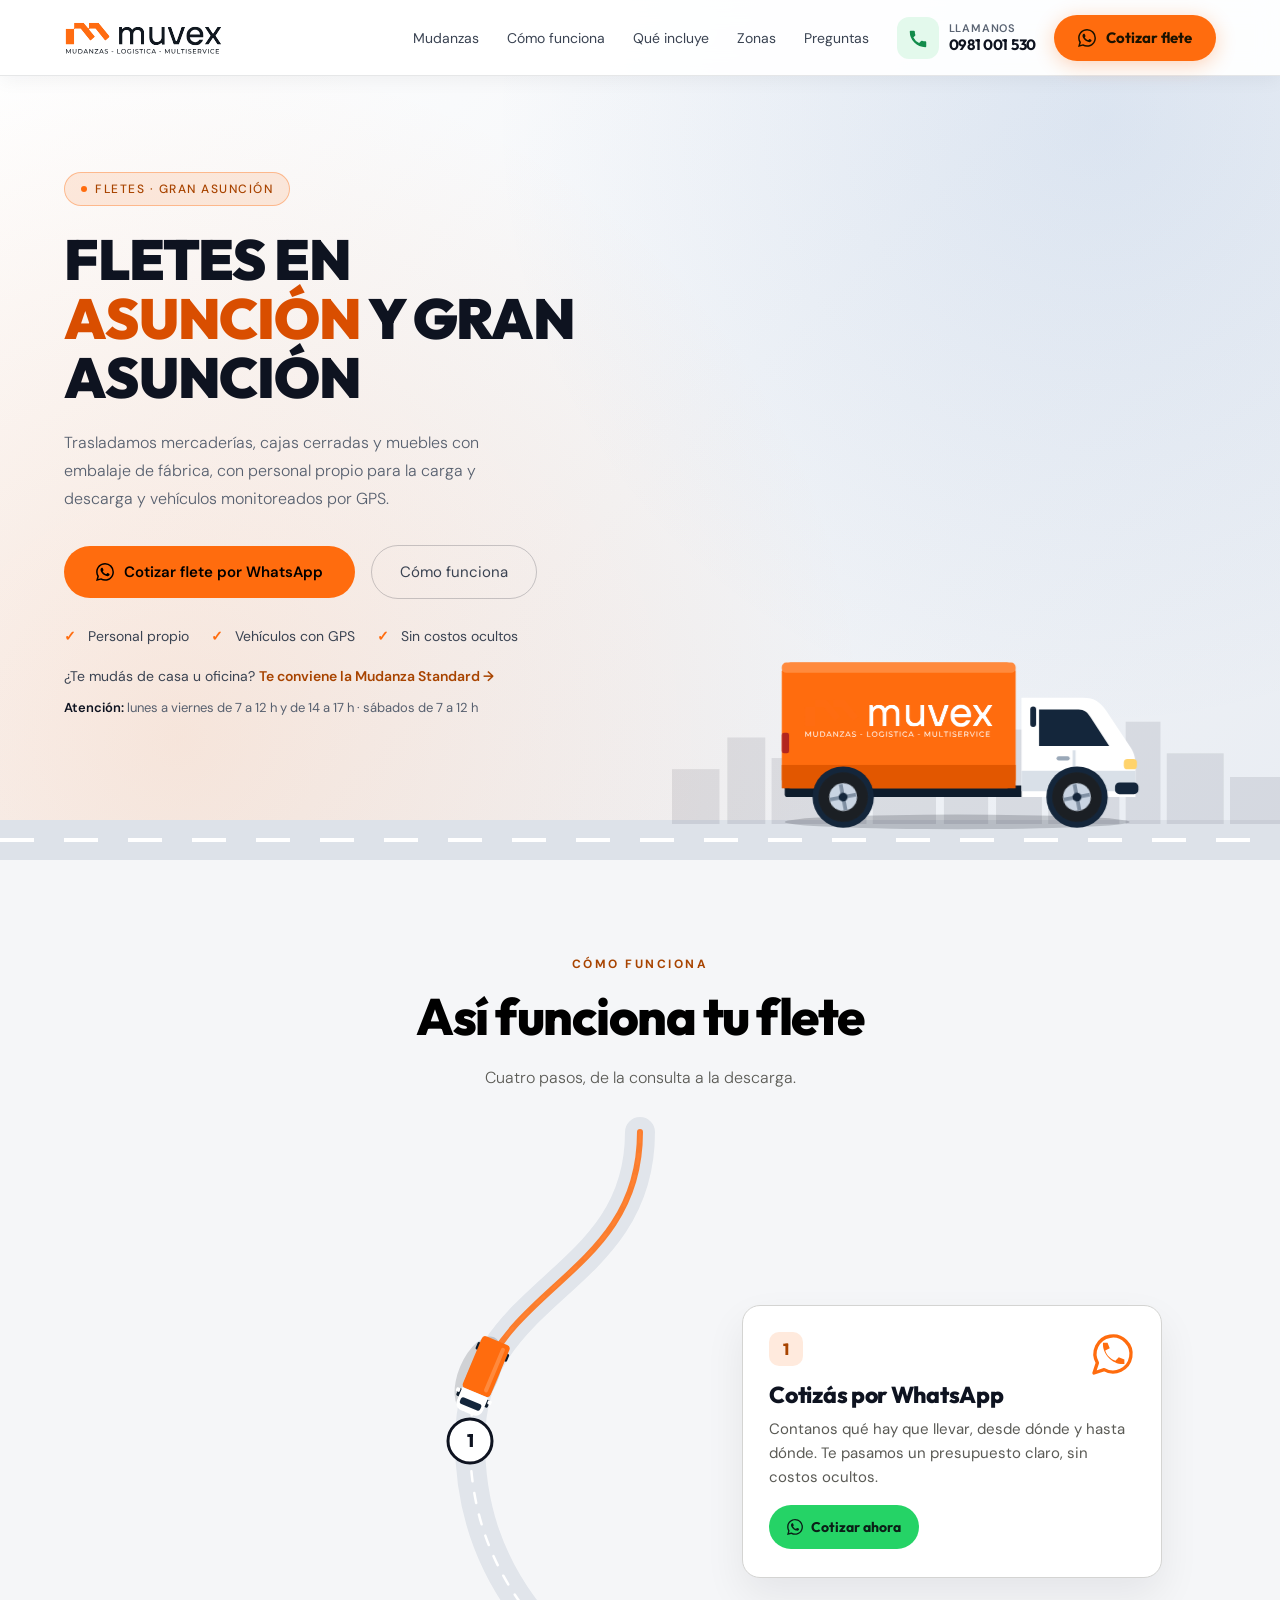
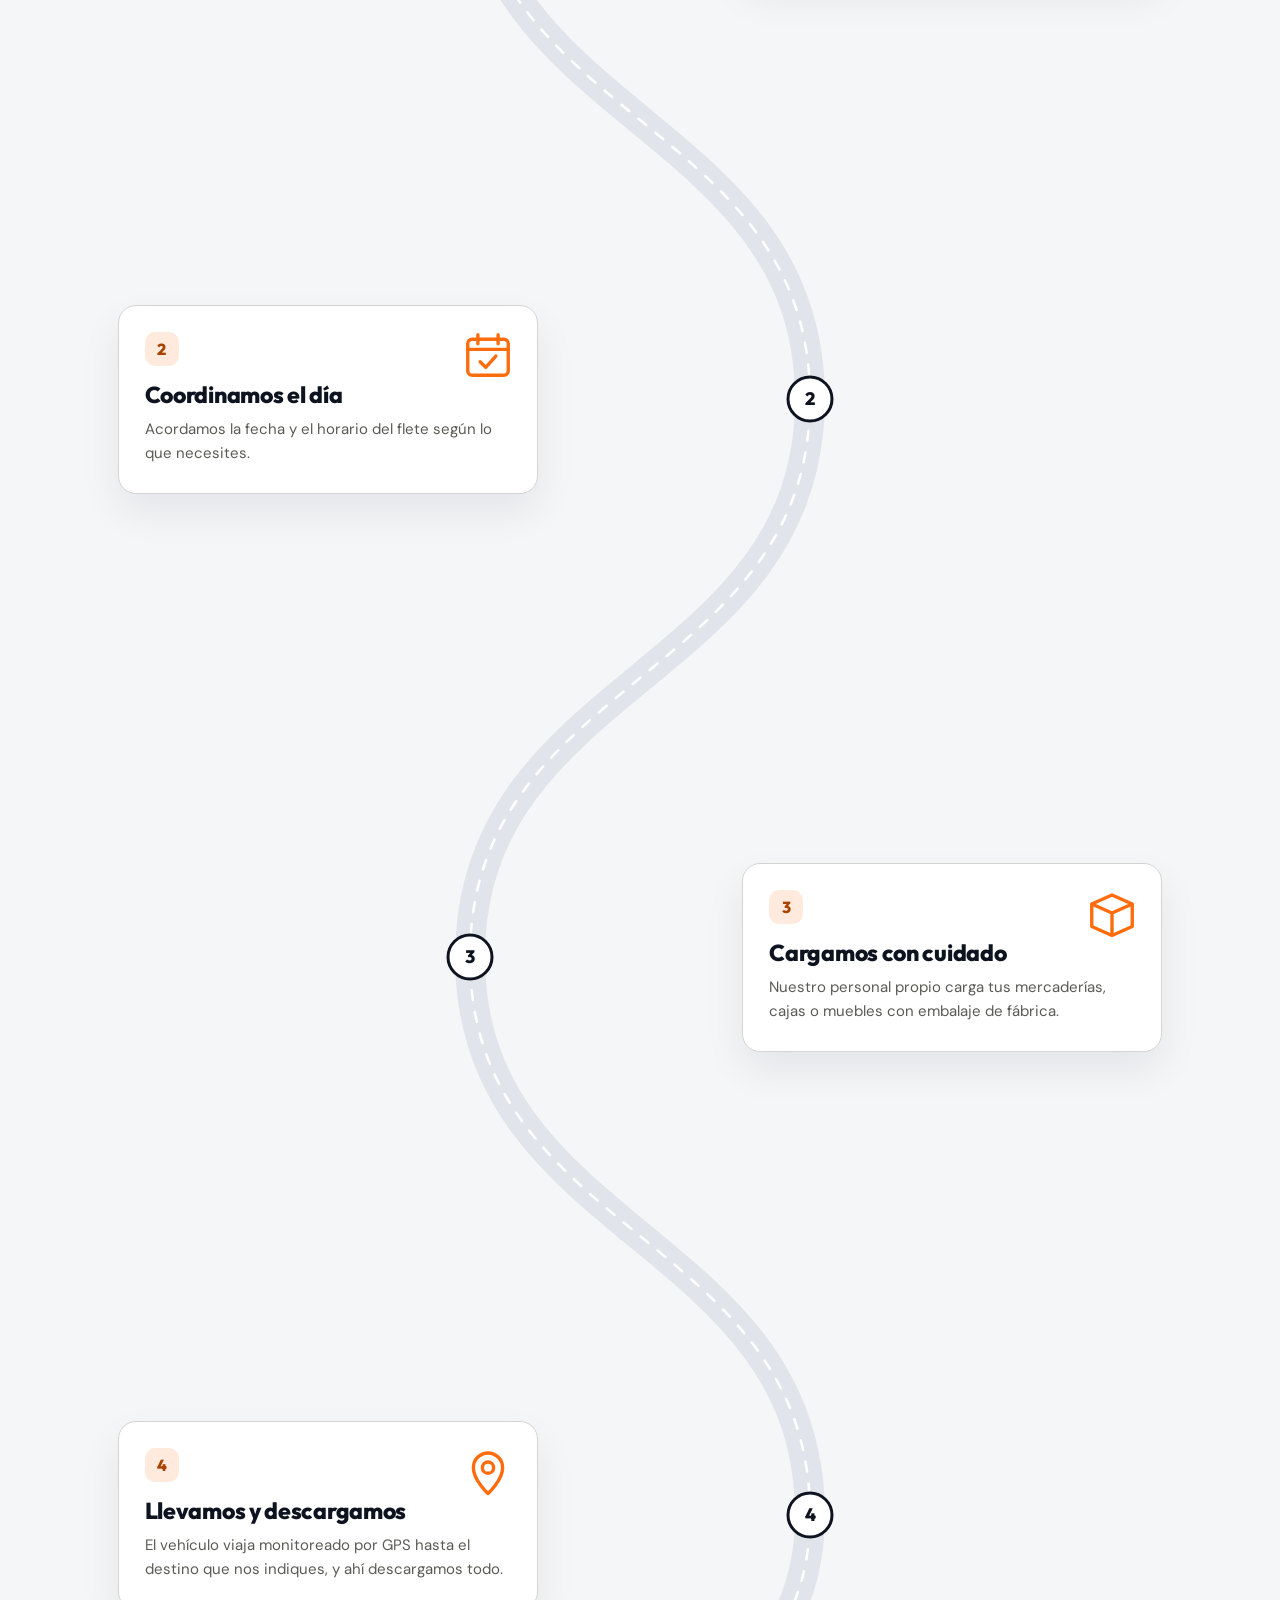
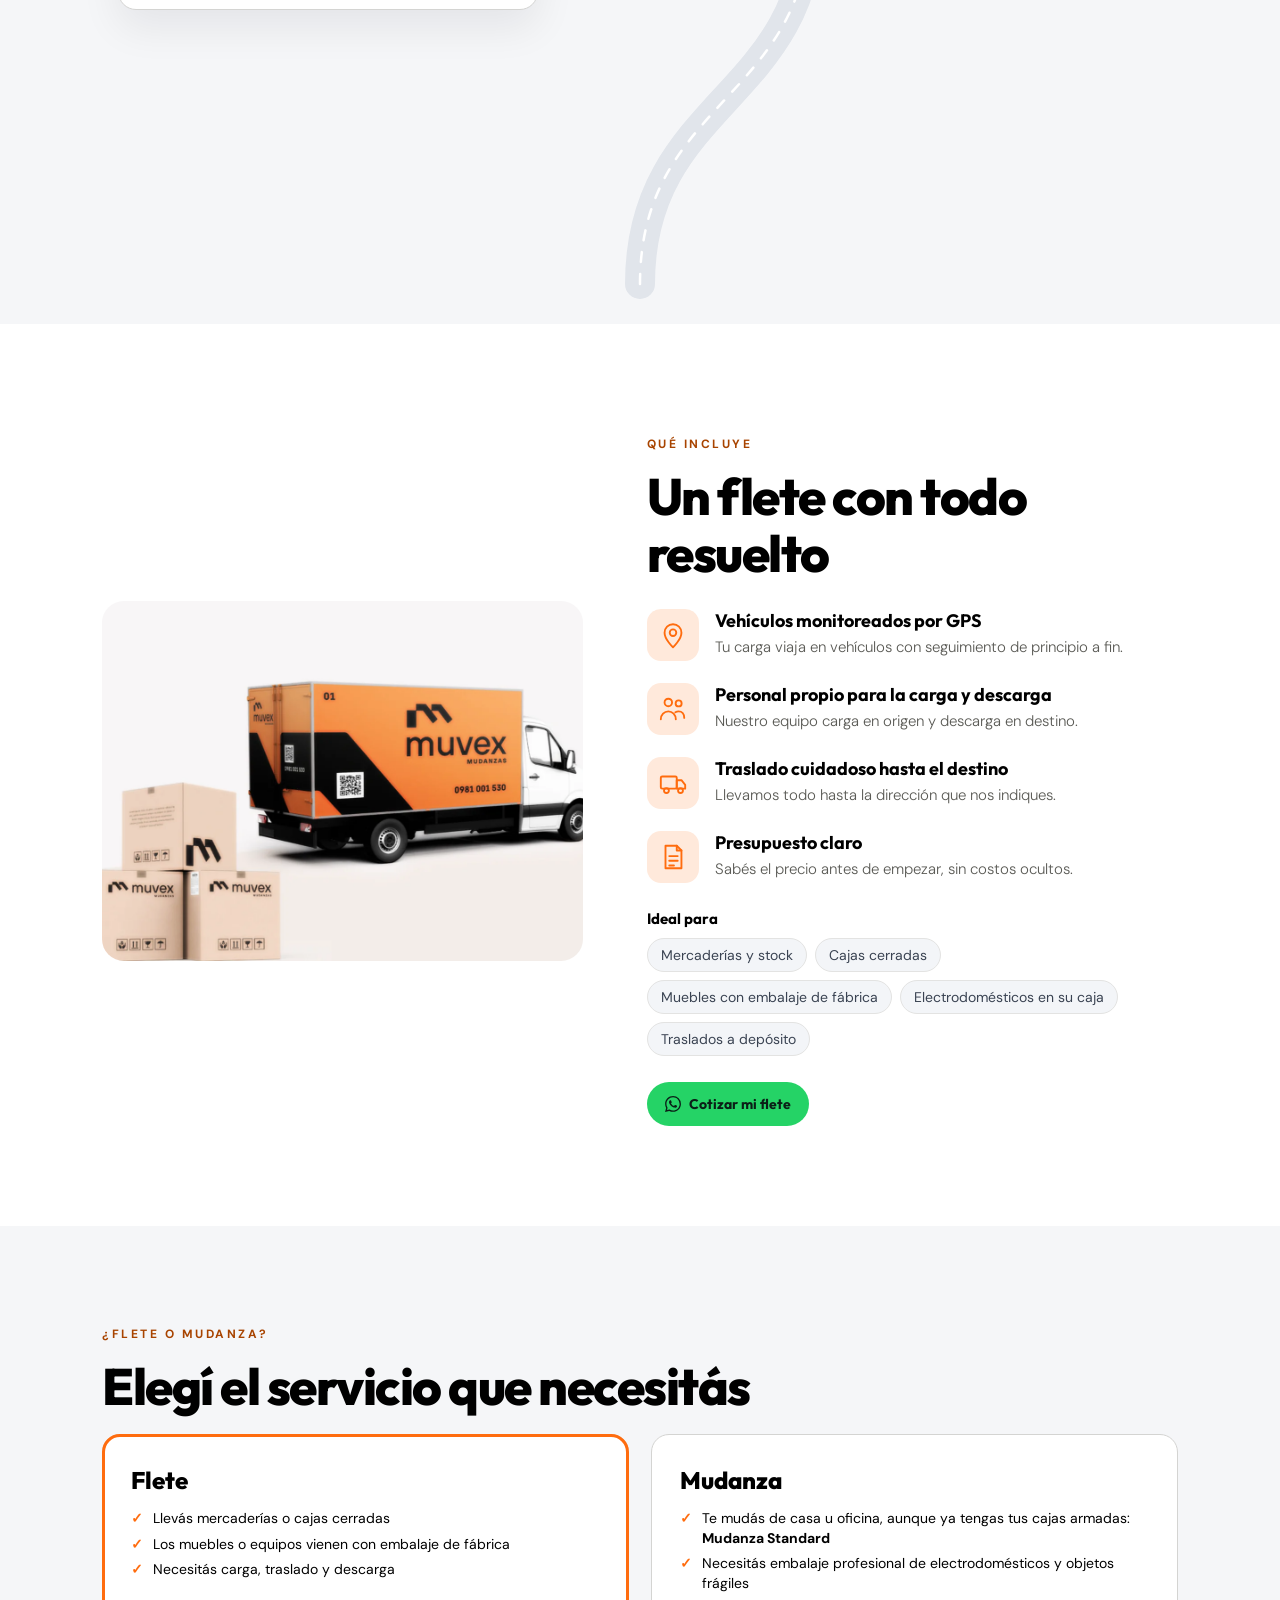
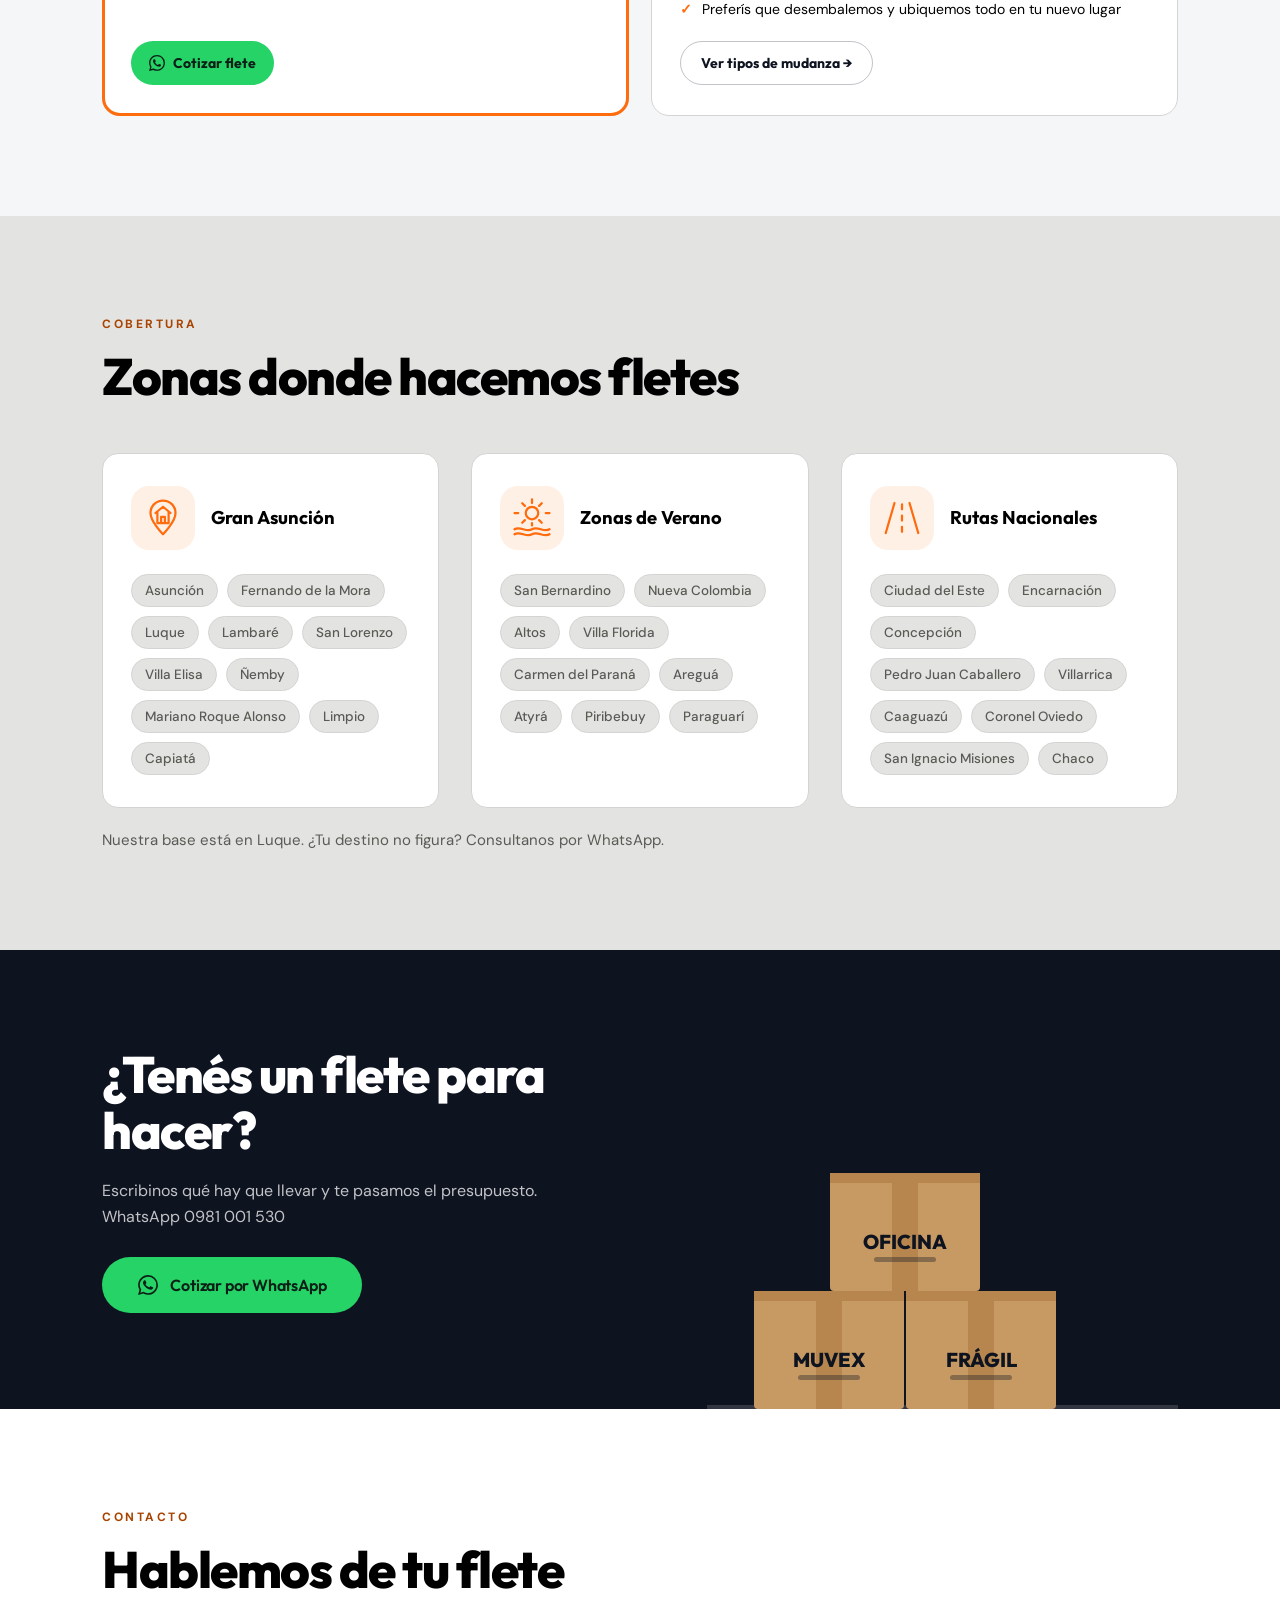
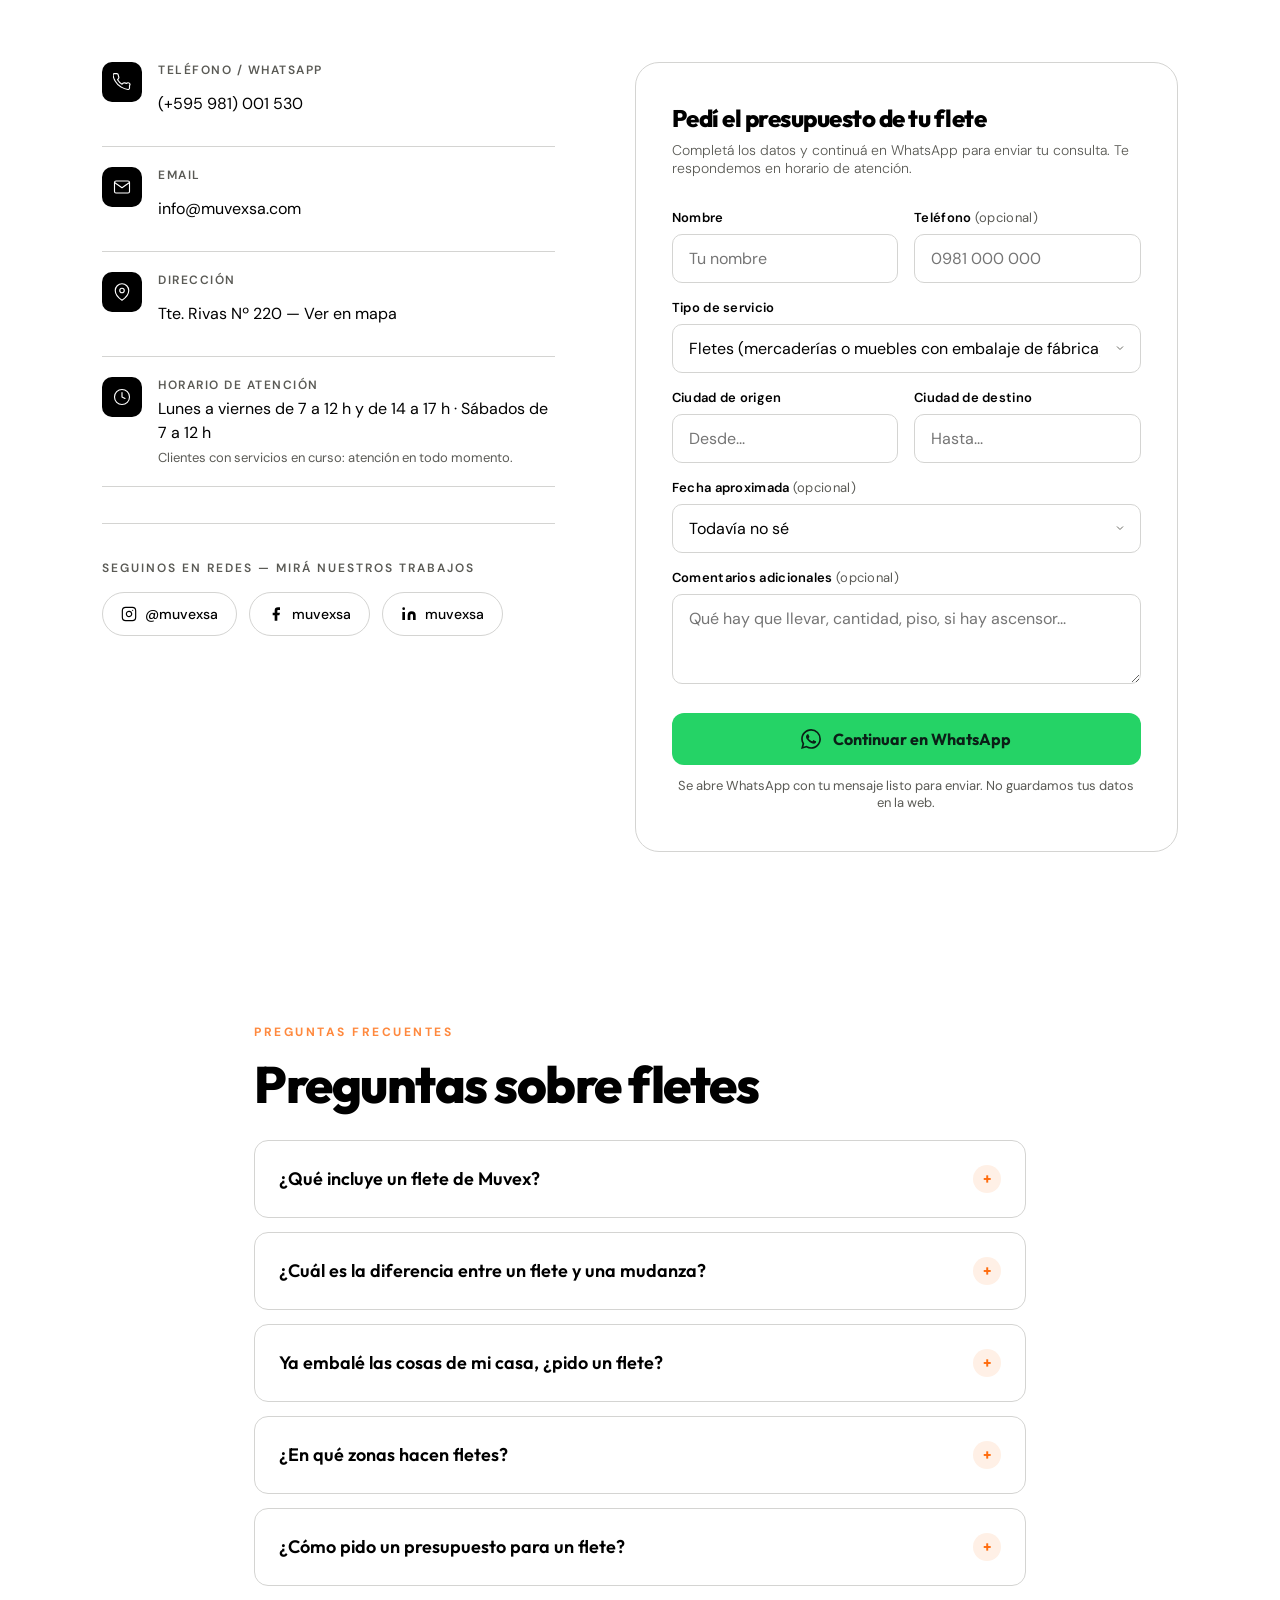
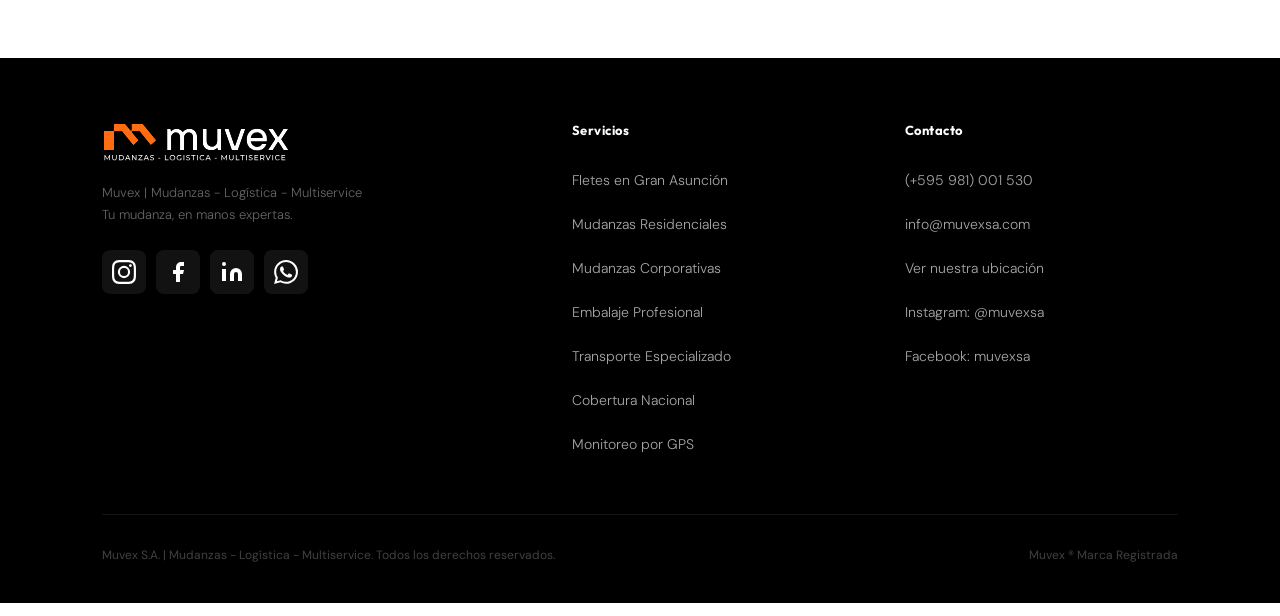
==== fletes/index.html @ d92fb5b8 "Páginas /fletes/ y /tipos-de-mudanza/, CSS compartido, horario nuevo y enlaces en la portada" ====
<!DOCTYPE html>
<html lang="es">
<head>
<meta charset="UTF-8">
<meta name="viewport" content="width=device-width, initial-scale=1.0">
<title>Fletes en Asunción y Gran Asunción | Muvex S.A.</title>
<meta name="description" content="Fletes en Asunción y Gran Asunción: traslado de mercaderías, cajas cerradas y muebles con embalaje de fábrica, con personal propio para carga y descarga y vehículos con GPS.">
<link rel="canonical" href="https://www.muvexsa.com/fletes/">
<meta name="theme-color" content="#FF6C0E">

<meta property="og:type" content="website">
<meta property="og:locale" content="es_PY">
<meta property="og:site_name" content="Muvex S.A.">
<meta property="og:url" content="https://www.muvexsa.com/fletes/">
<meta property="og:title" content="Fletes en Asunción y Gran Asunción | Muvex S.A.">
<meta property="og:description" content="Traslado de mercaderías, cajas cerradas y muebles con embalaje de fábrica, con personal propio y vehículos con GPS. Cotizá tu flete por WhatsApp.">
<meta property="og:image" content="https://www.muvexsa.com/images/og-muvex.jpg">
<meta property="og:image:width" content="1200">
<meta property="og:image:height" content="630">
<meta name="twitter:card" content="summary_large_image">

<link rel="icon" type="image/svg+xml" href="/images/logo-m.svg">
<link rel="icon" type="image/x-icon" href="/images/favicon.ico">
<link rel="icon" type="image/png" sizes="32x32" href="/images/favicon-32x32.png">
<link rel="icon" type="image/png" sizes="16x16" href="/images/favicon-16x16.png">
<link rel="apple-touch-icon" sizes="180x180" href="/images/favicon-180x180.png">

<script async src="https://www.googletagmanager.com/gtag/js?id=AW-17824651050"></script>
<script>
  window.dataLayer = window.dataLayer || [];
  function gtag(){dataLayer.push(arguments);}
  gtag('js', new Date());
  gtag('config', 'AW-17824651050');
  gtag('config', 'G-0B0B4570NR');
</script>
<link rel="preconnect" href="https://fonts.googleapis.com">
<link rel="preconnect" href="https://fonts.gstatic.com" crossorigin>
<link href="https://fonts.googleapis.com/css2?family=Outfit:wght@600;700;800;900&family=DM+Sans:ital,opsz,wght@0,9..40,300;0,9..40,400;0,9..40,500;1,9..40,300&display=swap" rel="stylesheet">
<link rel="stylesheet" href="/assets/muvex.css?v=20261126b">
<link rel="stylesheet" href="/assets/paginas.css?v=20261126b">
<script>if(!(window.matchMedia&&matchMedia('(prefers-reduced-motion: reduce)').matches)&&'IntersectionObserver' in window)document.documentElement.classList.add('fl-anim');</script>
<script type="application/ld+json">
{
  "@context": "https://schema.org",
  "@graph": [
    {
      "@type": "Service",
      "@id": "https://www.muvexsa.com/fletes/#servicio",
      "name": "Fletes en Asunción y Gran Asunción",
      "serviceType": "Flete",
      "url": "https://www.muvexsa.com/fletes/",
      "description": "Traslado de mercaderías, cajas cerradas o muebles con embalaje de fábrica, con personal propio para la carga y descarga y vehículos monitoreados por GPS.",
      "provider": {
        "@type": "MovingCompany",
        "@id": "https://www.muvexsa.com/#organization",
        "name": "Muvex S.A.",
        "url": "https://www.muvexsa.com",
        "telephone": "+595981001530",
        "address": {
          "@type": "PostalAddress",
          "streetAddress": "Tte. Rivas Nº 220",
          "addressLocality": "Luque",
          "addressRegion": "Central",
          "addressCountry": "PY"
        }
      },
      "areaServed": [
        {
          "@type": "City",
          "name": "Asunción"
        },
        {
          "@type": "City",
          "name": "Fernando de la Mora"
        },
        {
          "@type": "City",
          "name": "Luque"
        },
        {
          "@type": "City",
          "name": "Lambaré"
        },
        {
          "@type": "City",
          "name": "San Lorenzo"
        },
        {
          "@type": "City",
          "name": "Villa Elisa"
        },
        {
          "@type": "City",
          "name": "Ñemby"
        },
        {
          "@type": "City",
          "name": "Mariano Roque Alonso"
        },
        {
          "@type": "City",
          "name": "Limpio"
        },
        {
          "@type": "City",
          "name": "Capiatá"
        }
      ]
    },
    {
      "@type": "BreadcrumbList",
      "itemListElement": [
        {
          "@type": "ListItem",
          "position": 1,
          "name": "Inicio",
          "item": "https://www.muvexsa.com/"
        },
        {
          "@type": "ListItem",
          "position": 2,
          "name": "Fletes",
          "item": "https://www.muvexsa.com/fletes/"
        }
      ]
    },
    {
      "@type": "FAQPage",
      "mainEntity": [
        {
          "@type": "Question",
          "name": "¿Qué incluye un flete de Muvex?",
          "acceptedAnswer": {
            "@type": "Answer",
            "text": "Incluye el traslado de mercaderías, cajas cerradas o muebles con embalaje de fábrica, con personal propio para la carga y la descarga y vehículos monitoreados por GPS, hasta el destino que nos indiques."
          }
        },
        {
          "@type": "Question",
          "name": "¿Cuál es la diferencia entre un flete y una mudanza?",
          "acceptedAnswer": {
            "@type": "Answer",
            "text": "El flete es para mercaderías, cajas cerradas o muebles que vienen con embalaje de fábrica: nos encargamos de la carga, el traslado y la descarga. Si te mudás de casa u oficina, lo que necesitás es una mudanza (Standard, Integral o Llave en Mano), que suma embalaje de muebles y objetos y, según el paquete, desembalaje y organización en tu nuevo lugar."
          }
        },
        {
          "@type": "Question",
          "name": "Ya embalé las cosas de mi casa, ¿pido un flete?",
          "acceptedAnswer": {
            "@type": "Answer",
            "text": "Te conviene la Mudanza Standard: incluye la carga, el traslado y la descarga de tus cajas y el embalaje de los muebles grandes."
          }
        },
        {
          "@type": "Question",
          "name": "¿En qué zonas hacen fletes?",
          "acceptedAnswer": {
            "@type": "Answer",
            "text": "Hacemos fletes en Asunción y todo Gran Asunción: Fernando de la Mora, Luque, Lambaré, San Lorenzo, Villa Elisa, Ñemby, Mariano Roque Alonso, Limpio, Capiatá. Nuestra base está en Luque. También hacemos traslados al interior del país; consultanos por tu destino."
          }
        },
        {
          "@type": "Question",
          "name": "¿Cómo pido un presupuesto para un flete?",
          "acceptedAnswer": {
            "@type": "Answer",
            "text": "Escribinos por WhatsApp al 0981 001 530 o completá el formulario de esta página con qué hay que llevar, desde dónde y hasta dónde. Te pasamos un presupuesto claro, sin costos ocultos."
          }
        }
      ]
    }
  ]
}
</script>
</head>
<body>

<!-- NAV -->
<nav aria-label="Principal">
  <a href="/" class="nav-logo" aria-label="Muvex - inicio">
    <img src="/images/logo-muvex-dark.svg" alt="Muvex - Mudanzas, Logística y Multiservice" width="159" height="34">
  </a>
  <ul class="nav-links">
    <li><a href="/tipos-de-mudanza/">Mudanzas</a></li>
    <li><a href="#como-funciona">Cómo funciona</a></li>
    <li><a href="#incluye">Qué incluye</a></li>
    <li><a href="#cobertura">Zonas</a></li>
    <li><a href="#faq">Preguntas</a></li>
    <li>
      <div style="display:flex;align-items:center;gap:18px;flex-shrink:0;">
        <a href="tel:+595981001530" class="nav-phone" data-origen="nav-llamar" style="display:flex;align-items:center;gap:10px;text-decoration:none;color:#0E1320;">
          <div style="width:42px;height:42px;background:rgba(37,211,102,0.12);border-radius:12px;display:flex;align-items:center;justify-content:center;flex-shrink:0;">
            <svg style="width:22px;height:22px;" viewBox="0 0 24 24" fill="#128C4B"><path d="M6.62 10.79a15.05 15.05 0 006.59 6.59l2.2-2.2a1 1 0 011.01-.24 11.47 11.47 0 003.58.57 1 1 0 011 1V21a1 1 0 01-1 1A17 17 0 013 5a1 1 0 011-1h3.5a1 1 0 011 1 11.47 11.47 0 00.57 3.58 1 1 0 01-.25 1.01l-2.2 2.2z"/></svg>
          </div>
          <div>
            <div style="font-size:11px;font-weight:600;color:#5A6473;letter-spacing:0.8px;line-height:1;margin-bottom:3px;">LLAMANOS</div>
            <div style="font-family:var(--font-display);font-size:15px;font-weight:700;color:#0E1320;letter-spacing:-0.3px;line-height:1;">0981 001 530</div>
          </div>
        </a>
        <a href="https://wa.me/595981001530" class="nav-cta" target="_blank" rel="noopener" data-origen="nav-cotizar">
          <svg class="whatsapp-icon" viewBox="0 0 24 24"><path d="M17.472 14.382c-.297-.149-1.758-.867-2.03-.967-.273-.099-.471-.148-.67.15-.197.297-.767.966-.94 1.164-.173.199-.347.223-.644.075-.297-.15-1.255-.463-2.39-1.475-.883-.788-1.48-1.761-1.653-2.059-.173-.297-.018-.458.13-.606.134-.133.298-.347.446-.52.149-.174.198-.298.298-.497.099-.198.05-.371-.025-.52-.075-.149-.669-1.612-.916-2.207-.242-.579-.487-.5-.669-.51-.173-.008-.371-.01-.57-.01-.198 0-.52.074-.792.372-.272.297-1.04 1.016-1.04 2.479 0 1.462 1.065 2.875 1.213 3.074.149.198 2.096 3.2 5.077 4.487.709.306 1.262.489 1.694.625.712.227 1.36.195 1.871.118.571-.085 1.758-.719 2.006-1.413.248-.694.248-1.289.173-1.413-.074-.124-.272-.198-.57-.347m-5.421 7.403h-.004a9.87 9.87 0 01-5.031-1.378l-.361-.214-3.741.982.998-3.648-.235-.374a9.86 9.86 0 01-1.51-5.26c.001-5.45 4.436-9.884 9.888-9.884 2.64 0 5.122 1.03 6.988 2.898a9.825 9.825 0 012.893 6.994c-.003 5.45-4.437 9.884-9.885 9.884m8.413-18.297A11.815 11.815 0 0012.05 0C5.495 0 .16 5.335.157 11.892c0 2.096.547 4.142 1.588 5.945L.057 24l6.305-1.654a11.882 11.882 0 005.683 1.448h.005c6.554 0 11.89-5.335 11.893-11.893a11.821 11.821 0 00-3.48-8.413z"/></svg>
          Cotizar flete
        </a>
      </div>
    </li>
  </ul>

  <div class="nav-mobile-actions">
    <a href="tel:+595981001530" class="nav-mobile-call" data-origen="nav-movil-llamar" aria-label="Llamar al 0981 001 530">
      <svg viewBox="0 0 24 24"><path d="M6.62 10.79a15.05 15.05 0 006.59 6.59l2.2-2.2a1 1 0 011.01-.24 11.47 11.47 0 003.58.57 1 1 0 011 1V21a1 1 0 01-1 1A17 17 0 013 5a1 1 0 011-1h3.5a1 1 0 011 1 11.47 11.47 0 00.57 3.58 1 1 0 01-.25 1.01l-2.2 2.2z"/></svg>
    </a>
    <a href="https://wa.me/595981001530" class="nav-mobile-cta" target="_blank" rel="noopener" data-origen="nav-movil-cotizar" aria-label="Cotizar flete por WhatsApp">
      <svg viewBox="0 0 24 24"><path d="M17.472 14.382c-.297-.149-1.758-.867-2.03-.967-.273-.099-.471-.148-.67.15-.197.297-.767.966-.94 1.164-.173.199-.347.223-.644.075-.297-.15-1.255-.463-2.39-1.475-.883-.788-1.48-1.761-1.653-2.059-.173-.297-.018-.458.13-.606.134-.133.298-.347.446-.52.149-.174.198-.298.298-.497.099-.198.05-.371-.025-.52-.075-.149-.669-1.612-.916-2.207-.242-.579-.487-.5-.669-.51-.173-.008-.371-.01-.57-.01-.198 0-.52.074-.792.372-.272.297-1.04 1.016-1.04 2.479 0 1.462 1.065 2.875 1.213 3.074.149.198 2.096 3.2 5.077 4.487.709.306 1.262.489 1.694.625.712.227 1.36.195 1.871.118.571-.085 1.758-.719 2.006-1.413.248-.694.248-1.289.173-1.413-.074-.124-.272-.198-.57-.347m-5.421 7.403h-.004a9.87 9.87 0 01-5.031-1.378l-.361-.214-3.741.982.998-3.648-.235-.374a9.86 9.86 0 01-1.51-5.26c.001-5.45 4.436-9.884 9.888-9.884 2.64 0 5.122 1.03 6.988 2.898a9.825 9.825 0 012.893 6.994c-.003 5.45-4.437 9.884-9.885 9.884m8.413-18.297A11.815 11.815 0 0012.05 0C5.495 0 .16 5.335.157 11.892c0 2.096.547 4.142 1.588 5.945L.057 24l6.305-1.654a11.882 11.882 0 005.683 1.448h.005c6.554 0 11.89-5.335 11.893-11.893a11.821 11.821 0 00-3.48-8.413z"/></svg>
      <span>Cotizar</span>
    </a>
    <button class="nav-toggle" id="nav-toggle" aria-label="Abrir menú" aria-expanded="false" aria-controls="nav-menu"><span></span></button>
  </div>
  <ul class="nav-menu" id="nav-menu">
    <li><a href="/tipos-de-mudanza/">Mudanzas</a></li>
    <li><a href="#como-funciona">Cómo funciona</a></li>
    <li><a href="#incluye">Qué incluye</a></li>
    <li><a href="#cobertura">Zonas</a></li>
    <li><a href="#faq">Preguntas frecuentes</a></li>
    <li><a href="#contacto">Contacto y presupuesto</a></li>
    <li class="nav-menu-socials">
      <a href="https://www.instagram.com/muvexsa/" target="_blank" rel="noopener" aria-label="Instagram"><svg viewBox="0 0 24 24"><path d="M12 2.163c3.204 0 3.584.012 4.85.07 3.252.148 4.771 1.691 4.919 4.919.058 1.265.069 1.645.069 4.849 0 3.205-.012 3.584-.069 4.849-.149 3.225-1.664 4.771-4.919 4.919-1.266.058-1.644.07-4.85.07-3.204 0-3.584-.012-4.849-.07-3.26-.149-4.771-1.699-4.919-4.92-.058-1.265-.07-1.644-.07-4.849 0-3.204.013-3.583.07-4.849.149-3.227 1.664-4.771 4.919-4.919 1.266-.057 1.645-.069 4.849-.069zm0-2.163c-3.259 0-3.667.014-4.947.072-4.358.2-6.78 2.618-6.98 6.98-.059 1.281-.073 1.689-.073 4.948 0 3.259.014 3.668.072 4.948.2 4.358 2.618 6.78 6.98 6.98 1.281.058 1.689.072 4.948.072 3.259 0 3.668-.014 4.948-.072 4.354-.2 6.782-2.618 6.979-6.98.059-1.28.073-1.689.073-4.948 0-3.259-.014-3.667-.072-4.947-.196-4.354-2.617-6.78-6.979-6.98-1.281-.059-1.69-.073-4.949-.073zm0 5.838c-3.403 0-6.162 2.759-6.162 6.162s2.759 6.163 6.162 6.163 6.162-2.759 6.162-6.163c0-3.403-2.759-6.162-6.162-6.162zm0 10.162c-2.209 0-4-1.79-4-4 0-2.209 1.791-4 4-4s4 1.791 4 4c0 2.21-1.791 4-4 4zm6.406-11.845c-.796 0-1.441.645-1.441 1.44s.645 1.44 1.441 1.44c.795 0 1.439-.645 1.439-1.44s-.644-1.44-1.439-1.44z"/></svg></a>
      <a href="https://www.facebook.com/muvexsa/" target="_blank" rel="noopener" aria-label="Facebook"><svg viewBox="0 0 24 24"><path d="M24 12.073c0-6.627-5.373-12-12-12s-12 5.373-12 12c0 5.99 4.388 10.954 10.125 11.854v-8.385H7.078v-3.47h3.047V9.43c0-3.007 1.792-4.669 4.533-4.669 1.312 0 2.686.235 2.686.235v2.953H15.83c-1.491 0-1.956.925-1.956 1.874v2.25h3.328l-.532 3.47h-2.796v8.385C19.612 23.027 24 18.062 24 12.073z"/></svg></a>
      <a href="https://www.linkedin.com/company/muvexsa/" target="_blank" rel="noopener" aria-label="LinkedIn"><svg viewBox="0 0 24 24"><path d="M20.447 20.452h-3.554v-5.569c0-1.328-.027-3.037-1.852-3.037-1.853 0-2.136 1.445-2.136 2.939v5.667H9.351V9h3.414v1.561h.046c.477-.9 1.637-1.85 3.37-1.85 3.601 0 4.267 2.37 4.267 5.455v6.286zM5.337 7.433c-1.144 0-2.063-.926-2.063-2.065 0-1.138.92-2.063 2.063-2.063 1.14 0 2.064.925 2.064 2.063 0 1.139-.925 2.065-2.064 2.065zm1.782 13.019H3.555V9h3.564v11.452zM22.225 0H1.771C.792 0 0 .774 0 1.729v20.542C0 23.227.792 24 1.771 24h20.451C23.2 24 24 23.227 24 22.271V1.729C24 .774 23.2 0 22.222 0h.003z"/></svg></a>
    </li>
  </ul>
</nav>

<!-- HERO -->
<section class="fl-hero" id="inicio">
  <div class="hero-texture"></div>
  <div class="hero-left">
    <div class="hero-badge">Fletes · Gran Asunción</div>
    <h1 class="hero-title">Fletes en <span>Asunción</span> y Gran Asunción</h1>
    <p class="hero-subtitle">Trasladamos mercaderías, cajas cerradas y muebles con embalaje de fábrica, con personal propio para la carga y descarga y vehículos monitoreados por GPS.</p>
    <div class="hero-actions">
      <a href="https://wa.me/595981001530" class="btn-primary" target="_blank" rel="noopener" data-origen="fletes-hero">
        <svg viewBox="0 0 24 24"><path d="M17.472 14.382c-.297-.149-1.758-.867-2.03-.967-.273-.099-.471-.148-.67.15-.197.297-.767.966-.94 1.164-.173.199-.347.223-.644.075-.297-.15-1.255-.463-2.39-1.475-.883-.788-1.48-1.761-1.653-2.059-.173-.297-.018-.458.13-.606.134-.133.298-.347.446-.52.149-.174.198-.298.298-.497.099-.198.05-.371-.025-.52-.075-.149-.669-1.612-.916-2.207-.242-.579-.487-.5-.669-.51-.173-.008-.371-.01-.57-.01-.198 0-.52.074-.792.372-.272.297-1.04 1.016-1.04 2.479 0 1.462 1.065 2.875 1.213 3.074.149.198 2.096 3.2 5.077 4.487.709.306 1.262.489 1.694.625.712.227 1.36.195 1.871.118.571-.085 1.758-.719 2.006-1.413.248-.694.248-1.289.173-1.413-.074-.124-.272-.198-.57-.347m-5.421 7.403h-.004a9.87 9.87 0 01-5.031-1.378l-.361-.214-3.741.982.998-3.648-.235-.374a9.86 9.86 0 01-1.51-5.26c.001-5.45 4.436-9.884 9.888-9.884 2.64 0 5.122 1.03 6.988 2.898a9.825 9.825 0 012.893 6.994c-.003 5.45-4.437 9.884-9.885 9.884m8.413-18.297A11.815 11.815 0 0012.05 0C5.495 0 .16 5.335.157 11.892c0 2.096.547 4.142 1.588 5.945L.057 24l6.305-1.654a11.882 11.882 0 005.683 1.448h.005c6.554 0 11.89-5.335 11.893-11.893a11.821 11.821 0 00-3.48-8.413z"/></svg>
        Cotizar flete por WhatsApp
      </a>
      <a href="#como-funciona" class="btn-secondary">Cómo funciona</a>
    </div>
    <ul class="fl-points">
      <li>Personal propio</li>
      <li>Vehículos con GPS</li>
      <li>Sin costos ocultos</li>
    </ul>
    <p class="fl-moving">¿Te mudás de casa u oficina? <a href="/tipos-de-mudanza/#standard">Te conviene la Mudanza Standard →</a></p>
    <p class="fl-hours"><strong>Atención:</strong> lunes a viernes de 7 a 12 h y de 14 a 17 h · sábados de 7 a 12 h</p>
  </div>

  <div class="fl-road" aria-hidden="true"></div>
  <div class="fl-scene" aria-hidden="true">
    <svg class="fl-skyline" viewBox="0 0 800 160">
      <g fill="#0E1320">
        <rect x="0" y="90" width="60" height="70"/><rect x="70" y="50" width="48" height="110"/><rect x="126" y="76" width="70" height="84"/>
        <rect x="206" y="20" width="40" height="140"/><rect x="254" y="64" width="80" height="96"/><rect x="344" y="96" width="56" height="64"/>
        <rect x="410" y="40" width="58" height="120"/><rect x="476" y="80" width="90" height="80"/><rect x="574" y="30" width="44" height="130"/>
        <rect x="626" y="70" width="72" height="90"/><rect x="706" y="100" width="94" height="60"/>
      </g>
    </svg>
    <div class="fl-truck-out">
      <svg class="fl-truck fl-truck-in" viewBox="0 0 260 130">
        <ellipse cx="128" cy="119" rx="118" ry="5" fill="#0E1320" opacity=".18"/>
        <g>
          <circle class="fl-puff" cx="2" cy="104" r="5" fill="#B9C3CF"/>
          <circle class="fl-puff" cx="2" cy="104" r="5" fill="#B9C3CF"/>
          <circle class="fl-puff" cx="2" cy="104" r="5" fill="#B9C3CF"/>
        </g>
        <g class="fl-body">
          <rect x="10" y="94" width="236" height="8" rx="2" fill="#0E1C2C"/>
          <rect x="8" y="10" width="160" height="86" rx="6" fill="#FF6C0E"/>
          <rect x="8" y="80" width="160" height="16" fill="#E25700"/>
          <rect x="8" y="10" width="160" height="7" rx="3" fill="#FF8A3D"/>
          <rect x="8" y="58" width="5" height="14" rx="1.5" fill="#B3261E"/>
          <image href="/images/logo-muvex.svg" x="22" y="34" width="132" height="28" preserveAspectRatio="xMidYMid meet"/>
          <path d="M172 34h42c8 0 12 3 16 9l16 24c3 4 4 8 4 13v22h-78z" fill="#fff"/>
          <path d="M184 42h27c4 0 6 2 8 5l13 20h-48z" fill="#14263B"/>
          <path d="M208 70v28" stroke="#D9E0E8" stroke-width="2"/>
          <rect x="196" y="74" width="9" height="3" rx="1.5" fill="#9AA8B8"/>
          <rect x="178" y="40" width="4" height="14" rx="2" fill="#14263B"/>
          <rect x="172" y="84" width="78" height="14" fill="#D9E0E8"/>
          <rect x="242" y="76" width="9" height="7" rx="2.5" fill="#FFD36B"/>
          <rect x="236" y="92" width="16" height="8" rx="3" fill="#14263B"/>
          <circle cx="50" cy="102" r="21" fill="#14263B"/>
          <circle cx="210" cy="102" r="21" fill="#14263B"/>
        </g>
        <g transform="translate(50 102)"><g class="fl-wheel-spin"><g class="fl-wheel">
          <circle r="17" fill="#1B1F24"/><circle r="9.5" fill="#C9D4E2"/>
          <path d="M0-9V9M-9 0H9" stroke="#7F8FA2" stroke-width="2.5"/><circle r="3" fill="#14263B"/>
        </g></g></g>
        <g transform="translate(210 102)"><g class="fl-wheel-spin"><g class="fl-wheel">
          <circle r="17" fill="#1B1F24"/><circle r="9.5" fill="#C9D4E2"/>
          <path d="M0-9V9M-9 0H9" stroke="#7F8FA2" stroke-width="2.5"/><circle r="3" fill="#14263B"/>
        </g></g></g>
      </svg>
    </div>
  </div>
</section>

<!-- CÓMO FUNCIONA: ruta animada -->
<section class="fl-how" id="como-funciona" style="padding-left:0;padding-right:0">
  <div class="fl-how-head">
    <p class="section-label">Cómo funciona</p>
    <h2 class="section-title">Así funciona tu flete</h2>
    <p class="section-body">Cuatro pasos, de la consulta a la descarga.</p>
  </div>
  <div class="fl-route" id="fl-route">
    <svg class="fl-map" id="fl-map" aria-hidden="true">
      <path id="fl-road-base" fill="none" stroke="#E1E5EB" stroke-width="30" stroke-linecap="round"/>
      <path id="fl-road-line" fill="none" stroke="#fff" stroke-width="2.5" stroke-dasharray="10 12" stroke-linecap="round"/>
      <path id="fl-road-trail" fill="none" stroke="#FF6C0E" stroke-width="6" stroke-linecap="round" opacity=".85"/>
      <g id="fl-pins"></g>
      <g id="fl-van">
        <ellipse cx="0" cy="4" rx="40" ry="20" fill="#0E1320" opacity=".16"/>
        <rect x="-30" y="-17" width="8" height="5" rx="1.5" fill="#0E1C2C"/><rect x="-30" y="12" width="8" height="5" rx="1.5" fill="#0E1C2C"/>
        <rect x="20" y="-17" width="8" height="5" rx="1.5" fill="#0E1C2C"/><rect x="20" y="12" width="8" height="5" rx="1.5" fill="#0E1C2C"/>
        <rect x="-38" y="-15" width="56" height="30" rx="4" fill="#FF6C0E"/>
        <rect x="-34" y="-11" width="48" height="4" rx="2" fill="#FF8A3D"/>
        <path d="M18 -14h14c5 0 8 4 8 8v12c0 4-3 8-8 8H18z" fill="#fff"/>
        <rect x="27" y="-11" width="7" height="22" rx="2.5" fill="#14263B"/>
        <rect x="20" y="-19" width="4" height="4" rx="1" fill="#fff"/><rect x="20" y="15" width="4" height="4" rx="1" fill="#fff"/>
      </g>
    </svg>

    <div class="fl-stop r">
      <div class="fl-card">
        <svg class="fl-ico" viewBox="0 0 48 48" fill="none" stroke="#FF6C0E" stroke-width="3" stroke-linejoin="round" stroke-linecap="round"><path d="M8 40l3-9a16 16 0 1 1 6 6z"/><path d="M18 20c1 4 5 8 9 9l3-3 5 2v4c-10 1-20-9-19-19h4l2 5z" fill="#FF6C0E" stroke="none"/></svg>
        <span class="fl-step">1</span>
        <h3>Cotizás por WhatsApp</h3>
        <p>Contanos qué hay que llevar, desde dónde y hasta dónde. Te pasamos un presupuesto claro, sin costos ocultos.</p>
        <a href="https://wa.me/595981001530" class="service-cta" target="_blank" rel="noopener" data-origen="fletes-ruta"><svg viewBox="0 0 24 24"><path d="M17.472 14.382c-.297-.149-1.758-.867-2.03-.967-.273-.099-.471-.148-.67.15-.197.297-.767.966-.94 1.164-.173.199-.347.223-.644.075-.297-.15-1.255-.463-2.39-1.475-.883-.788-1.48-1.761-1.653-2.059-.173-.297-.018-.458.13-.606.134-.133.298-.347.446-.52.149-.174.198-.298.298-.497.099-.198.05-.371-.025-.52-.075-.149-.669-1.612-.916-2.207-.242-.579-.487-.5-.669-.51-.173-.008-.371-.01-.57-.01-.198 0-.52.074-.792.372-.272.297-1.04 1.016-1.04 2.479 0 1.462 1.065 2.875 1.213 3.074.149.198 2.096 3.2 5.077 4.487.709.306 1.262.489 1.694.625.712.227 1.36.195 1.871.118.571-.085 1.758-.719 2.006-1.413.248-.694.248-1.289.173-1.413-.074-.124-.272-.198-.57-.347m-5.421 7.403h-.004a9.87 9.87 0 01-5.031-1.378l-.361-.214-3.741.982.998-3.648-.235-.374a9.86 9.86 0 01-1.51-5.26c.001-5.45 4.436-9.884 9.888-9.884 2.64 0 5.122 1.03 6.988 2.898a9.825 9.825 0 012.893 6.994c-.003 5.45-4.437 9.884-9.885 9.884m8.413-18.297A11.815 11.815 0 0012.05 0C5.495 0 .16 5.335.157 11.892c0 2.096.547 4.142 1.588 5.945L.057 24l6.305-1.654a11.882 11.882 0 005.683 1.448h.005c6.554 0 11.89-5.335 11.893-11.893a11.821 11.821 0 00-3.48-8.413z"/></svg>Cotizar ahora</a>
      </div>
    </div>
    <div class="fl-stop l">
      <div class="fl-card">
        <svg class="fl-ico" viewBox="0 0 48 48" fill="none" stroke="#FF6C0E" stroke-width="3" stroke-linejoin="round" stroke-linecap="round"><rect x="6" y="10" width="36" height="32" rx="4"/><path d="M6 19h36M15 6v8M33 6v8"/><path d="M17 30l5 5 9-10"/></svg>
        <span class="fl-step">2</span>
        <h3>Coordinamos el día</h3>
        <p>Acordamos la fecha y el horario del flete según lo que necesites.</p>
      </div>
    </div>
    <div class="fl-stop r">
      <div class="fl-card">
        <svg class="fl-ico" viewBox="0 0 48 48" fill="none" stroke="#FF6C0E" stroke-width="3" stroke-linejoin="round"><path d="M6 16l18-8 18 8v20l-18 8-18-8z"/><path d="M6 16l18 8 18-8M24 24v20"/></svg>
        <span class="fl-step">3</span>
        <h3>Cargamos con cuidado</h3>
        <p>Nuestro personal propio carga tus mercaderías, cajas o muebles con embalaje de fábrica.</p>
      </div>
    </div>
    <div class="fl-stop l">
      <div class="fl-card">
        <svg class="fl-ico" viewBox="0 0 48 48" fill="none" stroke="#FF6C0E" stroke-width="3" stroke-linejoin="round" stroke-linecap="round"><path d="M24 44s-13-12-13-23a13 13 0 0 1 26 0c0 11-13 23-13 23z"/><circle cx="24" cy="21" r="5"/></svg>
        <span class="fl-step">4</span>
        <h3>Llevamos y descargamos</h3>
        <p>El vehículo viaja monitoreado por GPS hasta el destino que nos indiques, y ahí descargamos todo.</p>
      </div>
    </div>
  </div>
</section>

<!-- QUÉ INCLUYE -->
<section class="fl-incl" id="incluye">
  <div class="fl-incl-layout">
    <div class="fl-incl-photo">
      <img src="/images/servicio-fletes-deposito.webp" alt="Camión de Muvex con cajas listas para un flete" width="800" height="600" loading="lazy" decoding="async">
    </div>
    <div>
      <p class="section-label">Qué incluye</p>
      <h2 class="section-title">Un flete con todo resuelto</h2>
      <ul class="fl-incl-list">
        <li>
          <span class="fl-incl-ic"><svg viewBox="0 0 32 32"><path d="M16 29s-9-8.3-9-15.5a9 9 0 0 1 18 0C25 20.7 16 29 16 29z"/><circle cx="16" cy="13.5" r="3.5"/></svg></span>
          <div><h3>Vehículos monitoreados por GPS</h3><p>Tu carga viaja en vehículos con seguimiento de principio a fin.</p></div>
        </li>
        <li>
          <span class="fl-incl-ic"><svg viewBox="0 0 32 32"><circle cx="11" cy="9" r="4"/><circle cx="22" cy="10" r="3.2"/><path d="M3 27c0-5 3.6-8.5 8-8.5s8 3.5 8 8.5M18.5 19.5c1-.6 2.2-1 3.5-1 3.6 0 6 2.9 6 7"/></svg></span>
          <div><h3>Personal propio para la carga y descarga</h3><p>Nuestro equipo carga en origen y descarga en destino.</p></div>
        </li>
        <li>
          <span class="fl-incl-ic"><svg viewBox="0 0 32 32"><rect x="3" y="9" width="17" height="13" rx="1.5"/><path d="M20 13h5l4 5v4h-9z"/><circle cx="9" cy="24" r="2.6"/><circle cx="24" cy="24" r="2.6"/></svg></span>
          <div><h3>Traslado cuidadoso hasta el destino</h3><p>Llevamos todo hasta la dirección que nos indiques.</p></div>
        </li>
        <li>
          <span class="fl-incl-ic"><svg viewBox="0 0 32 32"><path d="M8 4h12l5 5v19H8z"/><path d="M20 4v5h5M12 15h9M12 20h9M12 25h5"/></svg></span>
          <div><h3>Presupuesto claro</h3><p>Sabés el precio antes de empezar, sin costos ocultos.</p></div>
        </li>
      </ul>
      <p class="fl-ideal-title">Ideal para</p>
      <div class="fl-chips"><span>Mercaderías y stock</span><span>Cajas cerradas</span><span>Muebles con embalaje de fábrica</span><span>Electrodomésticos en su caja</span><span>Traslados a depósito</span></div>
      <a href="https://wa.me/595981001530" class="service-cta" target="_blank" rel="noopener" data-origen="fletes-incluye"><svg viewBox="0 0 24 24"><path d="M17.472 14.382c-.297-.149-1.758-.867-2.03-.967-.273-.099-.471-.148-.67.15-.197.297-.767.966-.94 1.164-.173.199-.347.223-.644.075-.297-.15-1.255-.463-2.39-1.475-.883-.788-1.48-1.761-1.653-2.059-.173-.297-.018-.458.13-.606.134-.133.298-.347.446-.52.149-.174.198-.298.298-.497.099-.198.05-.371-.025-.52-.075-.149-.669-1.612-.916-2.207-.242-.579-.487-.5-.669-.51-.173-.008-.371-.01-.57-.01-.198 0-.52.074-.792.372-.272.297-1.04 1.016-1.04 2.479 0 1.462 1.065 2.875 1.213 3.074.149.198 2.096 3.2 5.077 4.487.709.306 1.262.489 1.694.625.712.227 1.36.195 1.871.118.571-.085 1.758-.719 2.006-1.413.248-.694.248-1.289.173-1.413-.074-.124-.272-.198-.57-.347m-5.421 7.403h-.004a9.87 9.87 0 01-5.031-1.378l-.361-.214-3.741.982.998-3.648-.235-.374a9.86 9.86 0 01-1.51-5.26c.001-5.45 4.436-9.884 9.888-9.884 2.64 0 5.122 1.03 6.988 2.898a9.825 9.825 0 012.893 6.994c-.003 5.45-4.437 9.884-9.885 9.884m8.413-18.297A11.815 11.815 0 0012.05 0C5.495 0 .16 5.335.157 11.892c0 2.096.547 4.142 1.588 5.945L.057 24l6.305-1.654a11.882 11.882 0 005.683 1.448h.005c6.554 0 11.89-5.335 11.893-11.893a11.821 11.821 0 00-3.48-8.413z"/></svg>Cotizar mi flete</a>
    </div>
  </div>
</section>

<!-- ¿FLETE O MUDANZA? -->
<section class="fl-vs" id="flete-o-mudanza">
  <p class="section-label">¿Flete o mudanza?</p>
  <h2 class="section-title">Elegí el servicio que necesitás</h2>
  <div class="fl-vs-grid">
    <div class="fl-vs-card main">
      <h3>Flete</h3>
      <ul class="service-incl">
        <li>Llevás mercaderías o cajas cerradas</li>
        <li>Los muebles o equipos vienen con embalaje de fábrica</li>
        <li>Necesitás carga, traslado y descarga</li>
      </ul>
      <a href="https://wa.me/595981001530" class="service-cta" target="_blank" rel="noopener" data-origen="fletes-comparar"><svg viewBox="0 0 24 24"><path d="M17.472 14.382c-.297-.149-1.758-.867-2.03-.967-.273-.099-.471-.148-.67.15-.197.297-.767.966-.94 1.164-.173.199-.347.223-.644.075-.297-.15-1.255-.463-2.39-1.475-.883-.788-1.48-1.761-1.653-2.059-.173-.297-.018-.458.13-.606.134-.133.298-.347.446-.52.149-.174.198-.298.298-.497.099-.198.05-.371-.025-.52-.075-.149-.669-1.612-.916-2.207-.242-.579-.487-.5-.669-.51-.173-.008-.371-.01-.57-.01-.198 0-.52.074-.792.372-.272.297-1.04 1.016-1.04 2.479 0 1.462 1.065 2.875 1.213 3.074.149.198 2.096 3.2 5.077 4.487.709.306 1.262.489 1.694.625.712.227 1.36.195 1.871.118.571-.085 1.758-.719 2.006-1.413.248-.694.248-1.289.173-1.413-.074-.124-.272-.198-.57-.347m-5.421 7.403h-.004a9.87 9.87 0 01-5.031-1.378l-.361-.214-3.741.982.998-3.648-.235-.374a9.86 9.86 0 01-1.51-5.26c.001-5.45 4.436-9.884 9.888-9.884 2.64 0 5.122 1.03 6.988 2.898a9.825 9.825 0 012.893 6.994c-.003 5.45-4.437 9.884-9.885 9.884m8.413-18.297A11.815 11.815 0 0012.05 0C5.495 0 .16 5.335.157 11.892c0 2.096.547 4.142 1.588 5.945L.057 24l6.305-1.654a11.882 11.882 0 005.683 1.448h.005c6.554 0 11.89-5.335 11.893-11.893a11.821 11.821 0 00-3.48-8.413z"/></svg>Cotizar flete</a>
    </div>
    <div class="fl-vs-card">
      <h3>Mudanza</h3>
      <ul class="service-incl">
        <li>Te mudás de casa u oficina, aunque ya tengas tus cajas armadas: <strong>Mudanza Standard</strong></li>
        <li>Necesitás embalaje profesional de electrodomésticos y objetos frágiles</li>
        <li>Preferís que desembalemos y ubiquemos todo en tu nuevo lugar</li>
      </ul>
      <a href="/tipos-de-mudanza/" class="fl-vs-link">Ver tipos de mudanza →</a>
    </div>
  </div>
</section>

<section class="coverage" id="cobertura">
  <p class="section-label">Cobertura</p>
  <h2 class="section-title">Zonas donde hacemos fletes</h2>
  <div class="coverage-grid">
    <div class="coverage-col">
      <div class="coverage-zone-head">
        <div class="coverage-icon">
          <svg viewBox="0 0 32 32" aria-hidden="true" focusable="false"><path d="M26 12c0 7-10 17-10 17S6 19 6 12a10 10 0 0 1 20 0Z"/><path d="m10 12 6-5 6 5M11.5 11v9h9v-9M14.5 20v-5h3v5"/></svg>
        </div>
        <h3 class="coverage-zone-title">Gran Asunción</h3>
      </div>
      <div class="coverage-tags">
        <span class="coverage-tag">Asunción</span>
        <span class="coverage-tag">Fernando de la Mora</span>
        <span class="coverage-tag">Luque</span>
        <span class="coverage-tag">Lambaré</span>
        <span class="coverage-tag">San Lorenzo</span>
        <span class="coverage-tag">Villa Elisa</span>
        <span class="coverage-tag">Ñemby</span>
        <span class="coverage-tag">Mariano Roque Alonso</span>
        <span class="coverage-tag">Limpio</span>
        <span class="coverage-tag">Capiatá</span>
      </div>
    </div>
    <div class="coverage-col">
      <div class="coverage-zone-head">
        <div class="coverage-icon">
          <svg viewBox="0 0 32 32" aria-hidden="true" focusable="false"><circle cx="16" cy="12" r="5"/><path d="M16 1v3M16 20v2M5 12H2M30 12h-3M8.2 4.2l2.1 2.1M21.7 17.7l2.1 2.1M23.8 4.2l-2.1 2.1M10.3 17.7l-2.1 2.1M2 25c4.7-3 9.3 3 14 0s9.3 3 14 0M2 29c4.7-3 9.3 3 14 0s9.3 3 14 0"/></svg>
        </div>
        <h3 class="coverage-zone-title">Zonas de Verano</h3>
      </div>
      <div class="coverage-tags">
        <span class="coverage-tag">San Bernardino</span>
        <span class="coverage-tag">Nueva Colombia</span>
        <span class="coverage-tag">Altos</span>
        <span class="coverage-tag">Villa Florida</span>
        <span class="coverage-tag">Carmen del Paraná</span>
        <span class="coverage-tag">Areguá</span>
        <span class="coverage-tag">Atyrá</span>
        <span class="coverage-tag">Piribebuy</span>
        <span class="coverage-tag">Paraguarí</span>
      </div>
    </div>
    <div class="coverage-col">
      <div class="coverage-zone-head">
        <div class="coverage-icon">
          <svg viewBox="0 0 32 32" aria-hidden="true" focusable="false"><path d="M10 4 3 28M22 4l7 24M16 5v4M16 14v4M16 23v4"/></svg>
        </div>
        <h3 class="coverage-zone-title">Rutas Nacionales</h3>
      </div>
      <div class="coverage-tags">
        <span class="coverage-tag">Ciudad del Este</span>
        <span class="coverage-tag">Encarnación</span>
        <span class="coverage-tag">Concepción</span>
        <span class="coverage-tag">Pedro Juan Caballero</span>
        <span class="coverage-tag">Villarrica</span>
        <span class="coverage-tag">Caaguazú</span>
        <span class="coverage-tag">Coronel Oviedo</span>
        <span class="coverage-tag">San Ignacio Misiones</span>
        <span class="coverage-tag">Chaco</span>
      </div>
    </div>
  </div>
  <p class="fl-cov-note">Nuestra base está en Luque. ¿Tu destino no figura? Consultanos por WhatsApp.</p>
</section>

<!-- CTA con cajas -->
<section class="fl-cta">
  <div class="fl-cta-txt">
    <h2 class="section-title">¿Tenés un flete para hacer?</h2>
    <p>Escribinos qué hay que llevar y te pasamos el presupuesto.<br>WhatsApp 0981 001 530</p>
    <a href="https://wa.me/595981001530" class="btn-white" target="_blank" rel="noopener" data-origen="fletes-banner">
      <svg viewBox="0 0 24 24"><path d="M17.472 14.382c-.297-.149-1.758-.867-2.03-.967-.273-.099-.471-.148-.67.15-.197.297-.767.966-.94 1.164-.173.199-.347.223-.644.075-.297-.15-1.255-.463-2.39-1.475-.883-.788-1.48-1.761-1.653-2.059-.173-.297-.018-.458.13-.606.134-.133.298-.347.446-.52.149-.174.198-.298.298-.497.099-.198.05-.371-.025-.52-.075-.149-.669-1.612-.916-2.207-.242-.579-.487-.5-.669-.51-.173-.008-.371-.01-.57-.01-.198 0-.52.074-.792.372-.272.297-1.04 1.016-1.04 2.479 0 1.462 1.065 2.875 1.213 3.074.149.198 2.096 3.2 5.077 4.487.709.306 1.262.489 1.694.625.712.227 1.36.195 1.871.118.571-.085 1.758-.719 2.006-1.413.248-.694.248-1.289.173-1.413-.074-.124-.272-.198-.57-.347m-5.421 7.403h-.004a9.87 9.87 0 01-5.031-1.378l-.361-.214-3.741.982.998-3.648-.235-.374a9.86 9.86 0 01-1.51-5.26c.001-5.45 4.436-9.884 9.888-9.884 2.64 0 5.122 1.03 6.988 2.898a9.825 9.825 0 012.893 6.994c-.003 5.45-4.437 9.884-9.885 9.884m8.413-18.297A11.815 11.815 0 0012.05 0C5.495 0 .16 5.335.157 11.892c0 2.096.547 4.142 1.588 5.945L.057 24l6.305-1.654a11.882 11.882 0 005.683 1.448h.005c6.554 0 11.89-5.335 11.893-11.893a11.821 11.821 0 00-3.48-8.413z"/></svg>
      Cotizar por WhatsApp
    </a>
  </div>
  <div class="fl-stack" aria-hidden="true">
    <div class="fl-floor"></div>
    <div class="fl-box fl-b1"><svg viewBox="0 0 150 118"><rect width="150" height="118" rx="4" fill="#C89A63"/><rect x="62" width="26" height="118" fill="#B7864F"/><rect x="0" y="0" width="150" height="10" fill="#B7864F"/><text x="75" y="76" text-anchor="middle" font-family="Outfit, sans-serif" font-weight="800" font-size="20" fill="#0E1320">MUVEX</text><rect x="44" y="84" width="62" height="5" rx="2.5" fill="#0E1320" opacity=".35"/></svg></div>
    <div class="fl-box fl-b2"><svg viewBox="0 0 150 118"><rect width="150" height="118" rx="4" fill="#C89A63"/><rect x="62" width="26" height="118" fill="#B7864F"/><rect x="0" y="0" width="150" height="10" fill="#B7864F"/><text x="75" y="76" text-anchor="middle" font-family="Outfit, sans-serif" font-weight="800" font-size="20" fill="#0E1320">FRÁGIL</text><rect x="44" y="84" width="62" height="5" rx="2.5" fill="#0E1320" opacity=".35"/></svg></div>
    <div class="fl-box fl-b3"><svg viewBox="0 0 150 118"><rect width="150" height="118" rx="4" fill="#C89A63"/><rect x="62" width="26" height="118" fill="#B7864F"/><rect x="0" y="0" width="150" height="10" fill="#B7864F"/><text x="75" y="76" text-anchor="middle" font-family="Outfit, sans-serif" font-weight="800" font-size="20" fill="#0E1320">OFICINA</text><rect x="44" y="84" width="62" height="5" rx="2.5" fill="#0E1320" opacity=".35"/></svg></div>
  </div>
</section>

<section class="contact" id="contacto">
  <p class="section-label">Contacto</p>
  <h2 class="section-title">Hablemos de tu flete</h2>
  <div class="contact-grid">
    <div class="contact-info">
      <div class="contact-item">
        <div class="contact-icon">
          <svg viewBox="0 0 24 24"><path d="M22 16.92v3a2 2 0 01-2.18 2 19.79 19.79 0 01-8.63-3.07A19.5 19.5 0 013.07 11a19.79 19.79 0 01-3.07-8.67A2 2 0 012 .84h3a2 2 0 012 1.72 12.84 12.84 0 00.7 2.81 2 2 0 01-.45 2.11L6.09 8.91a16 16 0 006 6l1.27-1.27a2 2 0 012.11-.45 12.84 12.84 0 002.81.7A2 2 0 0122 16.92z"/></svg>
        </div>
        <div class="contact-detail">
          <div class="contact-label">Teléfono / WhatsApp</div>
          <a href="https://wa.me/595981001530" class="contact-value" target="_blank" rel="noopener" data-origen="fletes-contacto">(+595 981) 001 530</a>
        </div>
      </div>
      <div class="contact-item">
        <div class="contact-icon">
          <svg viewBox="0 0 24 24"><path d="M4 4h16c1.1 0 2 .9 2 2v12c0 1.1-.9 2-2 2H4c-1.1 0-2-.9-2-2V6c0-1.1.9-2 2-2z"/><polyline points="22,6 12,13 2,6"/></svg>
        </div>
        <div class="contact-detail">
          <div class="contact-label">Email</div>
          <a href="mailto:info@muvexsa.com" class="contact-value">info@muvexsa.com</a>
        </div>
      </div>
      <div class="contact-item">
        <div class="contact-icon">
          <svg viewBox="0 0 24 24"><path d="M21 10c0 7-9 13-9 13s-9-6-9-13a9 9 0 0118 0z"/><circle cx="12" cy="10" r="3"/></svg>
        </div>
        <div class="contact-detail">
          <div class="contact-label">Dirección</div>
          <a href="https://www.google.com/maps/search/?api=1&amp;query=-25.2672502%2C-57.5059692" class="contact-value" target="_blank" rel="noopener">Tte. Rivas Nº 220 — Ver en mapa</a>
        </div>
      </div>
      <div class="contact-item">
        <div class="contact-icon">
          <svg viewBox="0 0 24 24"><circle cx="12" cy="12" r="10"/><polyline points="12 6 12 12 16 14"/></svg>
        </div>
        <div class="contact-detail">
          <div class="contact-label">Horario de atención</div>
          <div class="contact-value static">Lunes a viernes de 7 a 12 h y de 14 a 17 h · Sábados de 7 a 12 h</div>
          <div class="contact-note">Clientes con servicios en curso: atención en todo momento.</div>
        </div>
      </div>

      <div class="socials-block">
        <div class="socials-title">Seguinos en redes — mirá nuestros trabajos</div>
        <div class="social-links">
          <a href="https://www.instagram.com/muvexsa/" class="social-link" target="_blank" rel="noopener">
            <svg viewBox="0 0 24 24" fill="none" stroke="currentColor" stroke-width="1.75" stroke-linecap="round" stroke-linejoin="round"><rect x="2" y="2" width="20" height="20" rx="5" ry="5"/><path d="M16 11.37A4 4 0 1112.63 8 4 4 0 0116 11.37z"/><line x1="17.5" y1="6.5" x2="17.51" y2="6.5"/></svg>
            @muvexsa
          </a>
          <a href="https://www.facebook.com/muvexsa/" class="social-link" target="_blank" rel="noopener">
            <svg viewBox="0 0 24 24" fill="currentColor"><path d="M18 2h-3a5 5 0 00-5 5v3H7v4h3v8h4v-8h3l1-4h-4V7a1 1 0 011-1h3z"/></svg>
            muvexsa
          </a>
          <a href="https://www.linkedin.com/company/muvexsa/" class="social-link" target="_blank" rel="noopener">
            <svg viewBox="0 0 24 24" fill="currentColor"><path d="M16 8a6 6 0 016 6v7h-4v-7a2 2 0 00-2-2 2 2 0 00-2 2v7h-4v-7a6 6 0 016-6zM2 9h4v12H2z"/><circle cx="4" cy="4" r="2"/></svg>
            muvexsa
          </a>
        </div>
      </div>
    </div>

    <!-- FORM: arma el mensaje y lo abre en WhatsApp (no envía nada por sí solo) -->
    <form class="budget-form" id="budget-form" novalidate>
      <div class="form-title">Pedí el presupuesto de tu flete</div>
      <div class="form-sub">Completá los datos y continuá en WhatsApp para enviar tu consulta. Te respondemos en horario de atención.</div>
      <div class="form-row">
        <div class="form-group">
          <label class="form-label" for="f-name">Nombre</label>
          <input type="text" class="form-input" placeholder="Tu nombre" id="f-name" name="nombre" autocomplete="name" required>
          <div class="form-error" id="err-name">Ingresá tu nombre.</div>
        </div>
        <div class="form-group">
          <label class="form-label" for="f-phone">Teléfono <span class="opt">(opcional)</span></label>
          <input type="tel" class="form-input" placeholder="0981 000 000" id="f-phone" name="telefono" autocomplete="tel" inputmode="tel">
        </div>
      </div>
      <div class="form-group">
        <label class="form-label" for="f-type">Tipo de servicio</label>
        <select class="form-select" id="f-type" name="servicio" required>
          <option value="">Seleccioná una opción</option>
          <option selected>Fletes (mercaderías o muebles con embalaje de fábrica)</option>
          <option>Mudanza Standard</option>
          <option>Mudanza Integral</option>
          <option>Mudanza Llave en Mano</option>
          <option>Mudanza corporativa / oficina</option>
          <option>No sé, quiero asesoramiento</option>
        </select>
        <div class="form-error" id="err-type">Elegí un tipo de servicio (si no sabés, marcá "quiero asesoramiento").</div>
      </div>
      <div class="form-row">
        <div class="form-group">
          <label class="form-label" for="f-from">Ciudad de origen</label>
          <input type="text" class="form-input" placeholder="Desde..." id="f-from" name="origen" autocomplete="off">
        </div>
        <div class="form-group">
          <label class="form-label" for="f-to">Ciudad de destino</label>
          <input type="text" class="form-input" placeholder="Hasta..." id="f-to" name="destino" autocomplete="off">
        </div>
      </div>
      <div class="form-group">
        <label class="form-label" for="f-date">Fecha aproximada <span class="opt">(opcional)</span></label>
        <select class="form-select" id="f-date" name="fecha">
          <option value="">Todavía no sé</option>
          <option>Esta semana</option>
          <option>En las próximas 2 semanas</option>
          <option>Este mes</option>
          <option>El mes que viene</option>
          <option>Más adelante</option>
        </select>
      </div>
      <div class="form-group">
        <label class="form-label" for="f-msg">Comentarios adicionales <span class="opt">(opcional)</span></label>
        <textarea class="form-textarea" placeholder="Qué hay que llevar, cantidad, piso, si hay ascensor..." id="f-msg" name="detalles"></textarea>
      </div>
      <button type="submit" class="form-whatsapp-btn" id="send-wa-btn">
        <svg viewBox="0 0 24 24"><path d="M17.472 14.382c-.297-.149-1.758-.867-2.03-.967-.273-.099-.471-.148-.67.15-.197.297-.767.966-.94 1.164-.173.199-.347.223-.644.075-.297-.15-1.255-.463-2.39-1.475-.883-.788-1.48-1.761-1.653-2.059-.173-.297-.018-.458.13-.606.134-.133.298-.347.446-.52.149-.174.198-.298.298-.497.099-.198.05-.371-.025-.52-.075-.149-.669-1.612-.916-2.207-.242-.579-.487-.5-.669-.51-.173-.008-.371-.01-.57-.01-.198 0-.52.074-.792.372-.272.297-1.04 1.016-1.04 2.479 0 1.462 1.065 2.875 1.213 3.074.149.198 2.096 3.2 5.077 4.487.709.306 1.262.489 1.694.625.712.227 1.36.195 1.871.118.571-.085 1.758-.719 2.006-1.413.248-.694.248-1.289.173-1.413-.074-.124-.272-.198-.57-.347m-5.421 7.403h-.004a9.87 9.87 0 01-5.031-1.378l-.361-.214-3.741.982.998-3.648-.235-.374a9.86 9.86 0 01-1.51-5.26c.001-5.45 4.436-9.884 9.888-9.884 2.64 0 5.122 1.03 6.988 2.898a9.825 9.825 0 012.893 6.994c-.003 5.45-4.437 9.884-9.885 9.884m8.413-18.297A11.815 11.815 0 0012.05 0C5.495 0 .16 5.335.157 11.892c0 2.096.547 4.142 1.588 5.945L.057 24l6.305-1.654a11.882 11.882 0 005.683 1.448h.005c6.554 0 11.89-5.335 11.893-11.893a11.821 11.821 0 00-3.48-8.413z"/></svg>
        Continuar en WhatsApp
      </button>
      <p class="form-privacy">Se abre WhatsApp con tu mensaje listo para enviar. No guardamos tus datos en la web.</p>
    </form>
  </div>
</section>

<!-- FAQ -->
<section class="faq" id="faq">
  <p class="section-label" style="color: rgba(255,108,14,0.8)">Preguntas frecuentes</p>
  <h2 class="section-title">Preguntas sobre fletes</h2>
  <div class="faq-list">
    <details class="faq-item">
      <summary class="faq-question">
        ¿Qué incluye un flete de Muvex?
        <span class="faq-icon">+</span>
      </summary>
      <div class="faq-answer">
        <p>Incluye el traslado de mercaderías, cajas cerradas o muebles con embalaje de fábrica, con personal propio para la carga y la descarga y vehículos monitoreados por GPS, hasta el destino que nos indiques.</p>
      </div>
    </details>
    <details class="faq-item">
      <summary class="faq-question">
        ¿Cuál es la diferencia entre un flete y una mudanza?
        <span class="faq-icon">+</span>
      </summary>
      <div class="faq-answer">
        <p>El flete es para mercaderías, cajas cerradas o muebles que vienen con embalaje de fábrica: nos encargamos de la carga, el traslado y la descarga. Si te mudás de casa u oficina, lo que necesitás es una mudanza (Standard, Integral o Llave en Mano), que suma embalaje de muebles y objetos y, según el paquete, desembalaje y organización en tu nuevo lugar.</p>
      </div>
    </details>
    <details class="faq-item">
      <summary class="faq-question">
        Ya embalé las cosas de mi casa, ¿pido un flete?
        <span class="faq-icon">+</span>
      </summary>
      <div class="faq-answer">
        <p>Te conviene la Mudanza Standard: incluye la carga, el traslado y la descarga de tus cajas y el embalaje de los muebles grandes.</p>
      </div>
    </details>
    <details class="faq-item">
      <summary class="faq-question">
        ¿En qué zonas hacen fletes?
        <span class="faq-icon">+</span>
      </summary>
      <div class="faq-answer">
        <p>Hacemos fletes en Asunción y todo Gran Asunción: Fernando de la Mora, Luque, Lambaré, San Lorenzo, Villa Elisa, Ñemby, Mariano Roque Alonso, Limpio, Capiatá. Nuestra base está en Luque. También hacemos traslados al interior del país; consultanos por tu destino.</p>
      </div>
    </details>
    <details class="faq-item">
      <summary class="faq-question">
        ¿Cómo pido un presupuesto para un flete?
        <span class="faq-icon">+</span>
      </summary>
      <div class="faq-answer">
        <p>Escribinos por WhatsApp al 0981 001 530 o completá el formulario de esta página con qué hay que llevar, desde dónde y hasta dónde. Te pasamos un presupuesto claro, sin costos ocultos.</p>
      </div>
    </details>
  </div>
</section>

<footer>
  <div class="footer-top">
    <div>
      <div class="footer-logo">
        <img src="/images/logo-muvex.svg" alt="Muvex" width="187" height="40" style="height:40px;width:auto;" loading="lazy">
      </div>
      <p class="footer-tagline">Muvex | Mudanzas - Logística - Multiservice<br>Tu mudanza, en manos expertas.</p>
      <div class="footer-social">
        <a href="https://www.instagram.com/muvexsa/" target="_blank" rel="noopener" aria-label="Instagram">
          <svg viewBox="0 0 24 24"><path d="M12 2.163c3.204 0 3.584.012 4.85.07 3.252.148 4.771 1.691 4.919 4.919.058 1.265.069 1.645.069 4.849 0 3.205-.012 3.584-.069 4.849-.149 3.225-1.664 4.771-4.919 4.919-1.266.058-1.644.07-4.85.07-3.204 0-3.584-.012-4.849-.07-3.26-.149-4.771-1.699-4.919-4.92-.058-1.265-.07-1.644-.07-4.849 0-3.204.013-3.583.07-4.849.149-3.227 1.664-4.771 4.919-4.919 1.266-.057 1.645-.069 4.849-.069zM12 0C8.741 0 8.333.014 7.053.072 2.695.272.273 2.69.073 7.052.014 8.333 0 8.741 0 12c0 3.259.014 3.668.072 4.948.2 4.358 2.618 6.78 6.98 6.98C8.333 23.986 8.741 24 12 24c3.259 0 3.668-.014 4.948-.072 4.354-.2 6.782-2.618 6.979-6.98.059-1.28.073-1.689.073-4.948 0-3.259-.014-3.667-.072-4.947-.196-4.354-2.617-6.78-6.979-6.98C15.668.014 15.259 0 12 0zm0 5.838a6.162 6.162 0 100 12.324 6.162 6.162 0 000-12.324zM12 16a4 4 0 110-8 4 4 0 010 8zm6.406-11.845a1.44 1.44 0 100 2.881 1.44 1.44 0 000-2.881z"/></svg>
        </a>
        <a href="https://www.facebook.com/muvexsa/" target="_blank" rel="noopener" aria-label="Facebook">
          <svg viewBox="0 0 24 24"><path d="M18 2h-3a5 5 0 00-5 5v3H7v4h3v8h4v-8h3l1-4h-4V7a1 1 0 011-1h3z"/></svg>
        </a>
        <a href="https://www.linkedin.com/company/muvexsa/" target="_blank" rel="noopener" aria-label="LinkedIn">
          <svg viewBox="0 0 24 24"><path d="M16 8a6 6 0 016 6v7h-4v-7a2 2 0 00-2-2 2 2 0 00-2 2v7h-4v-7a6 6 0 016-6zM2 9h4v12H2z"/><circle cx="4" cy="4" r="2"/></svg>
        </a>
        <a href="https://wa.me/595981001530" target="_blank" rel="noopener" aria-label="WhatsApp">
          <svg viewBox="0 0 24 24"><path d="M17.472 14.382c-.297-.149-1.758-.867-2.03-.967-.273-.099-.471-.148-.67.15-.197.297-.767.966-.94 1.164-.173.199-.347.223-.644.075-.297-.15-1.255-.463-2.39-1.475-.883-.788-1.48-1.761-1.653-2.059-.173-.297-.018-.458.13-.606.134-.133.298-.347.446-.52.149-.174.198-.298.298-.497.099-.198.05-.371-.025-.52-.075-.149-.669-1.612-.916-2.207-.242-.579-.487-.5-.669-.51-.173-.008-.371-.01-.57-.01-.198 0-.52.074-.792.372-.272.297-1.04 1.016-1.04 2.479 0 1.462 1.065 2.875 1.213 3.074.149.198 2.096 3.2 5.077 4.487.709.306 1.262.489 1.694.625.712.227 1.36.195 1.871.118.571-.085 1.758-.719 2.006-1.413.248-.694.248-1.289.173-1.413-.074-.124-.272-.198-.57-.347m-5.421 7.403h-.004a9.87 9.87 0 01-5.031-1.378l-.361-.214-3.741.982.998-3.648-.235-.374a9.86 9.86 0 01-1.51-5.26c.001-5.45 4.436-9.884 9.888-9.884 2.64 0 5.122 1.03 6.988 2.898a9.825 9.825 0 012.893 6.994c-.003 5.45-4.437 9.884-9.885 9.884m8.413-18.297A11.815 11.815 0 0012.05 0C5.495 0 .16 5.335.157 11.892c0 2.096.547 4.142 1.588 5.945L.057 24l6.305-1.654a11.882 11.882 0 005.683 1.448h.005c6.554 0 11.89-5.335 11.893-11.893a11.821 11.821 0 00-3.48-8.413z"/></svg>
        </a>
      </div>
    </div>
    <div>
      <div class="footer-col-title">Servicios</div>
      <ul class="footer-links">
        <li><a href="/fletes/">Fletes en Gran Asunción</a></li>
        <li><a href="/#servicios">Mudanzas Residenciales</a></li>
        <li><a href="/#servicios">Mudanzas Corporativas</a></li>
        <li><a href="/#servicios">Embalaje Profesional</a></li>
        <li><a href="/#servicios">Transporte Especializado</a></li>
        <li><a href="/#cobertura">Cobertura Nacional</a></li>
        <li><a href="/#servicios">Monitoreo por GPS</a></li>
      </ul>
    </div>
    <div>
      <div class="footer-col-title">Contacto</div>
      <ul class="footer-links">
        <li><a href="https://wa.me/595981001530">(+595 981) 001 530</a></li>
        <li><a href="mailto:info@muvexsa.com">info@muvexsa.com</a></li>
        <li><a href="https://www.google.com/maps/search/?api=1&amp;query=-25.2672502%2C-57.5059692" target="_blank" rel="noopener">Ver nuestra ubicación</a></li>
        <li><a href="https://www.instagram.com/muvexsa/" target="_blank" rel="noopener">Instagram: @muvexsa</a></li>
        <li><a href="https://www.facebook.com/muvexsa/" target="_blank" rel="noopener">Facebook: muvexsa</a></li>
      </ul>
    </div>
  </div>
  <div class="footer-bottom">
    <span>Muvex S.A. | Mudanzas - Logística - Multiservice. Todos los derechos reservados.</span>
    <span>Muvex ® Marca Registrada</span>
  </div>
</footer>

<div class="mobile-bar" aria-label="Contacto rápido">
  <a href="tel:+595981001530" class="mobile-bar-call" data-origen="barra-llamar">
    <svg viewBox="0 0 24 24"><path d="M6.62 10.79a15.05 15.05 0 006.59 6.59l2.2-2.2a1 1 0 011.01-.24 11.47 11.47 0 003.58.57 1 1 0 011 1V21a1 1 0 01-1 1A17 17 0 013 5a1 1 0 011-1h3.5a1 1 0 011 1 11.47 11.47 0 00.57 3.58 1 1 0 01-.25 1.01l-2.2 2.2z"/></svg>
    Llamar
  </a>
  <a href="https://wa.me/595981001530" class="mobile-bar-wa" target="_blank" rel="noopener" data-origen="barra-whatsapp">
    <svg viewBox="0 0 24 24"><path d="M17.472 14.382c-.297-.149-1.758-.867-2.03-.967-.273-.099-.471-.148-.67.15-.197.297-.767.966-.94 1.164-.173.199-.347.223-.644.075-.297-.15-1.255-.463-2.39-1.475-.883-.788-1.48-1.761-1.653-2.059-.173-.297-.018-.458.13-.606.134-.133.298-.347.446-.52.149-.174.198-.298.298-.497.099-.198.05-.371-.025-.52-.075-.149-.669-1.612-.916-2.207-.242-.579-.487-.5-.669-.51-.173-.008-.371-.01-.57-.01-.198 0-.52.074-.792.372-.272.297-1.04 1.016-1.04 2.479 0 1.462 1.065 2.875 1.213 3.074.149.198 2.096 3.2 5.077 4.487.709.306 1.262.489 1.694.625.712.227 1.36.195 1.871.118.571-.085 1.758-.719 2.006-1.413.248-.694.248-1.289.173-1.413-.074-.124-.272-.198-.57-.347m-5.421 7.403h-.004a9.87 9.87 0 01-5.031-1.378l-.361-.214-3.741.982.998-3.648-.235-.374a9.86 9.86 0 01-1.51-5.26c.001-5.45 4.436-9.884 9.888-9.884 2.64 0 5.122 1.03 6.988 2.898a9.825 9.825 0 012.893 6.994c-.003 5.45-4.437 9.884-9.885 9.884m8.413-18.297A11.815 11.815 0 0012.05 0C5.495 0 .16 5.335.157 11.892c0 2.096.547 4.142 1.588 5.945L.057 24l6.305-1.654a11.882 11.882 0 005.683 1.448h.005c6.554 0 11.89-5.335 11.893-11.893a11.821 11.821 0 00-3.48-8.413z"/></svg>
    WhatsApp
  </a>
</div>

<a href="https://wa.me/595981001530?text=Hola%2C%20me%20gustaría%20solicitar%20un%20presupuesto%20de%20mudanza." class="floating-wa" data-origen="flotante" target="_blank" rel="noopener" aria-label="Contactar por WhatsApp">
  <svg viewBox="0 0 24 24"><path d="M17.472 14.382c-.297-.149-1.758-.867-2.03-.967-.273-.099-.471-.148-.67.15-.197.297-.767.966-.94 1.164-.173.199-.347.223-.644.075-.297-.15-1.255-.463-2.39-1.475-.883-.788-1.48-1.761-1.653-2.059-.173-.297-.018-.458.13-.606.134-.133.298-.347.446-.52.149-.174.198-.298.298-.497.099-.198.05-.371-.025-.52-.075-.149-.669-1.612-.916-2.207-.242-.579-.487-.5-.669-.51-.173-.008-.371-.01-.57-.01-.198 0-.52.074-.792.372-.272.297-1.04 1.016-1.04 2.479 0 1.462 1.065 2.875 1.213 3.074.149.198 2.096 3.2 5.077 4.487.709.306 1.262.489 1.694.625.712.227 1.36.195 1.871.118.571-.085 1.758-.719 2.006-1.413.248-.694.248-1.289.173-1.413-.074-.124-.272-.198-.57-.347m-5.421 7.403h-.004a9.87 9.87 0 01-5.031-1.378l-.361-.214-3.741.982.998-3.648-.235-.374a9.86 9.86 0 01-1.51-5.26c.001-5.45 4.436-9.884 9.888-9.884 2.64 0 5.122 1.03 6.988 2.898a9.825 9.825 0 012.893 6.994c-.003 5.45-4.437 9.884-9.885 9.884m8.413-18.297A11.815 11.815 0 0012.05 0C5.495 0 .16 5.335.157 11.892c0 2.096.547 4.142 1.588 5.945L.057 24l6.305-1.654a11.882 11.882 0 005.683 1.448h.005c6.554 0 11.89-5.335 11.893-11.893a11.821 11.821 0 00-3.48-8.413z"/></svg>
</a>

<script>
  // Botón flotante: se oculta mientras el hero está a la vista (ya tiene su botón de WhatsApp)
  if ('IntersectionObserver' in window) {
    new IntersectionObserver(function(entries) {
      document.body.classList.toggle('hero-visible', entries[0].isIntersecting);
    }, { threshold: 0.35 }).observe(document.getElementById('inicio'));
  }

  // Menú móvil
  var navToggle = document.getElementById('nav-toggle');
  var navMenu = document.getElementById('nav-menu');
  function closeMenu() {
    document.body.classList.remove('menu-open');
    navToggle.setAttribute('aria-expanded', 'false');
    navToggle.setAttribute('aria-label', 'Abrir menú');
  }
  navToggle.addEventListener('click', function() {
    var open = document.body.classList.toggle('menu-open');
    navToggle.setAttribute('aria-expanded', open ? 'true' : 'false');
    navToggle.setAttribute('aria-label', open ? 'Cerrar menú' : 'Abrir menú');
  });
  navMenu.querySelectorAll('a').forEach(function(a) { a.addEventListener('click', closeMenu); });
  document.addEventListener('keydown', function(e) { if (e.key === 'Escape') closeMenu(); });

  // --- Atribución de origen Muvex (web vs Google Ads) ---
  // Conserva durante 90 días los identificadores publicitarios y UTM. De esta manera,
  // el origen no se pierde si la persona navega por la página antes de contactar.
  var MUVEX_ATTRIBUTION_KEY = 'muvex_attribution_v1';
  var MUVEX_ATTRIBUTION_TTL = 90 * 24 * 60 * 60 * 1000;
  var MUVEX_ATTRIBUTION_FIELDS = [
    'gclid', 'gbraid', 'wbraid',
    'utm_source', 'utm_medium', 'utm_campaign', 'utm_term', 'utm_content'
  ];

  function muvexGuardarAtribucion() {
    var params = new URLSearchParams(location.search);
    var data = {};
    MUVEX_ATTRIBUTION_FIELDS.forEach(function(field) {
      var value = params.get(field);
      if (value) data[field] = value.slice(0, 250);
    });
    if (!Object.keys(data).length) return;
    data.saved_at = Date.now();
    try { localStorage.setItem(MUVEX_ATTRIBUTION_KEY, JSON.stringify(data)); } catch (e) {}
  }

  function muvexLeerAtribucion() {
    try {
      var data = JSON.parse(localStorage.getItem(MUVEX_ATTRIBUTION_KEY) || '{}');
      if (!data.saved_at || Date.now() - data.saved_at > MUVEX_ATTRIBUTION_TTL) {
        localStorage.removeItem(MUVEX_ATTRIBUTION_KEY);
        return {};
      }
      return data;
    } catch (e) {
      return {};
    }
  }

  muvexGuardarAtribucion();

  // Se considera anuncio si existe un identificador de clic de Google o un medio pago.
  // utm_source=google sin medio pago (por ejemplo, la ficha de Google Business) cuenta como web.
  function muvexEsGoogleAds() {
    var data = muvexLeerAtribucion();
    var medium = (data.utm_medium || '').toLowerCase();
    return Boolean(data.gclid || data.gbraid || data.wbraid || medium === 'cpc' || medium === 'ppc' || medium === 'paid');
  }
  function muvexOrigenTexto(servicio) {
    var base = muvexEsGoogleAds()
      ? 'Hola, vi su anuncio en Google, quiero cotizar un flete'
      : 'Hola, vengo de la web (página de fletes), quiero cotizar un flete';
    return servicio ? base + ' (' + servicio + ')' : base;
  }
  // Todos los links a WhatsApp reciben el texto prellenado; los de servicio incluyen el paquete elegido
  document.querySelectorAll('a[href*="wa.me"]').forEach(function(a) {
    a.href = 'https://wa.me/595981001530?text=' + encodeURIComponent(muvexOrigenTexto(a.getAttribute('data-servicio')));
  });

  // Conversión WhatsApp para Google Ads + evento en GA4 con el botón de origen.
  // La etiqueta de conversión debe coincidir exactamente con la creada en Google Ads.
  function trackWhatsApp(origen, servicio) {
    if (typeof gtag !== 'undefined') {
      gtag('event', 'conversion', {
        'send_to': 'AW-17824651050/eyyaCNCZ4cUcEKquurNC',
        'value': 1.0,
        'currency': 'USD',
        'transport_type': 'beacon'
      });
      gtag('event', 'contacto_whatsapp', {
        'boton': origen || 'otro',
        'servicio': servicio || '',
        'origen_trafico': muvexEsGoogleAds() ? 'google_ads' : 'web',
        'pagina': 'fletes'
      });
    }
  }
  document.querySelectorAll('a[href*="wa.me"]').forEach(function(link) {
    link.addEventListener('click', function() {
      trackWhatsApp(link.getAttribute('data-origen'), link.getAttribute('data-servicio'));
    });
  });
  // Llamadas telefónicas también se registran en GA4
  document.querySelectorAll('a[href^="tel:"]').forEach(function(link) {
    link.addEventListener('click', function() {
      if (typeof gtag !== 'undefined') gtag('event', 'contacto_llamada', {
        'boton': link.getAttribute('data-origen') || 'otro',
        'pagina': 'fletes',
        'origen_trafico': muvexEsGoogleAds() ? 'google_ads' : 'web'
      });
    });
  });

  // Copia del número: quien selecciona y copia el teléfono en vez de tocar un botón.
  // Se detecta en cualquier parte de la página si lo copiado contiene 981 001 530.
  document.addEventListener('copy', function() {
    var copiado = window.getSelection ? String(window.getSelection()) : '';
    if (copiado.replace(/\D/g, '').indexOf('981001530') === -1) return;
    if (typeof gtag !== 'undefined') gtag('event', 'copia_telefono', {
      'origen_trafico': muvexEsGoogleAds() ? 'google_ads' : 'web'
    });
  });

  // Formulario: valida nombre y tipo de servicio, arma el mensaje y lo abre en WhatsApp
  var form = document.getElementById('budget-form');
  function setInvalid(el, errId, invalid) {
    el.classList.toggle('is-invalid', invalid);
    var err = document.getElementById(errId);
    if (err) err.classList.toggle('show', invalid);
  }
  form.addEventListener('submit', function(e) {
    e.preventDefault();
    var name = document.getElementById('f-name');
    var type = document.getElementById('f-type');
    var okName = name.value.trim().length > 0;
    var okType = type.value !== '';
    setInvalid(name, 'err-name', !okName);
    setInvalid(type, 'err-type', !okType);
    if (!okName || !okType) {
      (okName ? type : name).focus();
      return;
    }
    var phone = document.getElementById('f-phone').value.trim();
    var from = document.getElementById('f-from').value.trim();
    var to = document.getElementById('f-to').value.trim();
    var date = document.getElementById('f-date').value;
    var msg = document.getElementById('f-msg').value.trim();

    var text = 'Hola Muvex! Me gustaría solicitar un presupuesto.';
    text += '\n\n*Nombre:* ' + name.value.trim();
    if (phone) text += '\n*Teléfono:* ' + phone;
    text += '\n*Servicio:* ' + type.value;
    if (from) text += '\n*Desde:* ' + from;
    if (to) text += '\n*Hasta:* ' + to;
    text += '\n*Fecha aproximada:* ' + (date || 'Todavía no sé');
    if (msg) text += '\n*Detalles:* ' + msg;
    text += '\n\n_Origen: ' + (muvexEsGoogleAds() ? 'anuncio en Google' : 'vengo de la web') + ' (página de fletes)_';

    if (typeof gtag !== 'undefined') gtag('event', 'generate_lead', {
      'method': 'whatsapp_form',
      'servicio': type.value,
      'origen_trafico': muvexEsGoogleAds() ? 'google_ads' : 'web'
    });
    trackWhatsApp('formulario', type.value);
    window.open('https://wa.me/595981001530?text=' + encodeURIComponent(text), '_blank', 'noopener');
  });
  ['f-name', 'f-type'].forEach(function(id) {
    document.getElementById(id).addEventListener('input', function() {
      setInvalid(this, id === 'f-name' ? 'err-name' : 'err-type', false);
    });
  });
</script>
<script src="/assets/paginas.js?v=20261126b"></script>

</body>
</html>
---- assets/muvex.css ----
/* Muvex S.A. — estilos compartidos por todas las páginas (portada y fletes).
   Si se cambia este archivo, subir el número ?v= en los <link> de cada página. */
*, *::before, *::after { box-sizing: border-box; margin: 0; padding: 0; }

:root {
  --orange: #FF6C0E;
  --black: #000000;
  --white: #FFFFFF;
  --gray-light: #E3E3E2;
  --gray-mid: #D4D4D2;
  --gray-text: #5A5A55;
  --orange-text: #A84400;     /* naranja oscuro para texto chico sobre fondos claros (contraste AA) */
  --wa-green: #25D366;
  --wa-text: #0B1F17;         /* texto oscuro sobre verde WhatsApp (contraste AA) */
  --font-display: 'Outfit', sans-serif;
  --font-body: 'DM Sans', sans-serif;
}

html { scroll-behavior: smooth; }

body {
  font-family: var(--font-body);
  background: var(--white);
  color: var(--black);
  overflow-x: hidden;
}

/* NAV */
nav {
  position: fixed;
  top: 0; left: 0; right: 0;
  z-index: 100;
  display: flex;
  align-items: center;
  justify-content: space-between;
  padding: 0 5%;
  height: 76px;
  background: rgba(255,255,255,0.93);
  backdrop-filter: blur(12px);
  border-bottom: 1px solid rgba(14,19,32,0.10);
  box-shadow: 0 4px 18px rgba(14,19,32,0.05);
  transition: background 0.3s;
}

.nav-logo {
  display: flex;
  flex-direction: column;
  align-items: flex-start;
  gap: 3px;
  text-decoration: none;
}

.nav-logo img {
  height: 34px;
  width: auto;
}


.nav-links {
  display: flex;
  align-items: center;
  gap: 28px;
  list-style: none;
}
.nav-links > li { flex-shrink: 0; }

.nav-links a {
  display: inline-block;
  padding: 12px 0;
  font-size: 14px;
  font-weight: 400;
  color: #3A4352;
  text-decoration: none;
  opacity: 1;
  transition: color 0.2s;
}

.nav-links a:hover { color: #0E1320; }

/* SOCIAL ICONS EN NAV */
.nav-socials {
  display: flex;
  align-items: center;
  gap: 8px;
}

.nav-social-btn {
  width: 36px;
  height: 36px;
  border-radius: 10px;
  background: rgba(255,255,255,0.1);
  display: flex;
  align-items: center;
  justify-content: center;
  text-decoration: none;
  transition: background 0.2s, transform 0.2s;
}

.nav-social-btn:hover {
  background: var(--orange);
  transform: translateY(-2px);
}

.nav-social-btn svg {
  width: 16px;
  height: 16px;
  fill: white;
}

/* BOTÓN COTIZAR — más grande y con más resalte */
.nav-links .nav-cta, .nav-cta {
  display: inline-flex;
  align-items: center;
  justify-content: center;
  gap: 10px;
  flex-shrink: 0;
  white-space: nowrap;
  background: var(--orange);
  color: #1A1200 !important;
  opacity: 1 !important;
  padding: 0 24px;
  height: 46px;
  line-height: 1;
  border-radius: 100px;
  font-family: var(--font-display);
  font-weight: 700 !important;
  font-size: 15px;
  letter-spacing: 0;
  text-decoration: none;
  box-shadow: 0 4px 20px rgba(255,108,14,0.3);
  transition: transform 0.2s, box-shadow 0.2s, background 0.2s !important;
}

.nav-links .nav-cta:hover, .nav-cta:hover {
  background: #FF8A3D;
  transform: translateY(-2px);
  box-shadow: 0 10px 32px rgba(255,108,14,0.5) !important;
}

.whatsapp-icon {
  width: 18px;
  height: 18px;
  flex-shrink: 0;
  fill: currentColor;
}

/* LOGO GRANDE HERO (más chico que antes: el logo ya está en la barra) */
.hero-logo-wrap {
  margin-bottom: 32px;
  width: 100%;
}

.hero-logo-img {
  width: 100%;
  max-width: 684px;
  height: auto;
  display: block;
}

/* HERO */
.hero {
  min-height: 100vh;
  display: grid;
  grid-template-columns: 1fr 1fr;
  padding-top: 72px;
  background: linear-gradient(135deg, #FFFFFF 0%, #F3F5F8 52%, #E9EDF3 100%);
  position: relative;
  overflow: hidden;
}

.hero-texture {
  position: absolute;
  inset: 0;
  background-image: radial-gradient(circle at 14% 86%, rgba(255,108,14,0.13) 0%, transparent 52%),
                    radial-gradient(circle at 86% 14%, rgba(20,90,180,0.10) 0%, transparent 46%);
}

.hero-left {
  display: flex;
  flex-direction: column;
  justify-content: center;
  padding: 56px 6% 64px 6%;
  position: relative;
  z-index: 2;
}

.hero-badge {
  display: inline-flex;
  align-items: center;
  gap: 8px;
  background: rgba(255,108,14,0.12);
  border: 1px solid rgba(255,108,14,0.38);
  color: var(--orange-text);
  font-size: 12px;
  font-weight: 500;
  letter-spacing: 1.5px;
  text-transform: uppercase;
  padding: 8px 16px;
  border-radius: 100px;
  width: fit-content;
  margin-bottom: 24px;
}

.hero-badge::before {
  content: '';
  width: 6px;
  height: 6px;
  background: var(--orange);
  border-radius: 50%;
}

.hero-title {
  font-family: var(--font-display);
  font-size: clamp(38px, 4.6vw, 60px);
  font-weight: 900;
  text-transform: uppercase;
  line-height: 1.05;
  color: #0E1320;
  letter-spacing: -0.02em;
  margin-bottom: 22px;
}

.hero-title span {
  color: #D94E00;
}

.hero-subtitle {
  font-size: 16px;
  line-height: 1.75;
  color: #57606F;
  max-width: 440px;
  margin-bottom: 32px;
  font-weight: 300;
}

.hero-actions {
  display: flex;
  gap: 16px;
  flex-wrap: wrap;
  align-items: center;
}

.btn-primary {
  display: inline-flex;
  align-items: center;
  gap: 10px;
  background: var(--orange);
  color: var(--black);
  padding: 16px 32px;
  border-radius: 100px;
  font-size: 15px;
  font-weight: 600;
  text-decoration: none;
  transition: transform 0.2s, box-shadow 0.2s;
}

.btn-primary:hover {
  transform: translateY(-2px);
  box-shadow: 0 12px 40px rgba(255,108,14,0.4);
}

.btn-secondary {
  display: inline-flex;
  align-items: center;
  gap: 10px;
  background: transparent;
  color: #3A4352;
  padding: 16px 28px;
  border-radius: 100px;
  font-size: 15px;
  font-weight: 400;
  text-decoration: none;
  border: 1px solid rgba(14,19,32,0.20);
  transition: border-color 0.2s, color 0.2s;
}

.btn-secondary:hover {
  border-color: rgba(14,19,32,0.45);
  color: #0E1320;
}

.hero-stats {
  display: flex;
  gap: 40px;
  margin-top: 40px;
  padding-top: 28px;
  border-top: 1px solid rgba(14,19,32,0.13);
}

.stat-item { }

.stat-number {
  font-family: var(--font-display);
  font-size: 28px;
  font-weight: 700;
  color: #0E1320;
  line-height: 1;
  margin-bottom: 6px;
}

.stat-label {
  font-size: 12px;
  color: #5A6473;
  letter-spacing: 0.5px;
}

.hero-right {
  position: relative;
  overflow: hidden;
}

.hero-right img {
  width: 100%;
  height: 100%;
  object-fit: cover;
  opacity: 1;
  mix-blend-mode: normal;
}

.hero-right::after {
  content: '';
  position: absolute;
  inset: 0;
  background: linear-gradient(to right, #F1F4F8 0%, transparent 22%),
              linear-gradient(to top, #F1F4F8 0%, transparent 20%);
}

.hero-right .hero-card {
  position: absolute;
  bottom: 40px;
  right: 40px;
  z-index: 2;
  background: rgba(13,13,13,0.82);
  backdrop-filter: blur(12px);
  border: 1px solid rgba(255,108,14,0.35);
  color: white;
  padding: 20px 24px;
  border-radius: 20px;
  display: flex;
  flex-direction: column;
  gap: 12px;
  min-width: 220px;
}

.hero-card-top {
  display: flex;
  align-items: center;
  gap: 10px;
}

.hero-card-dot {
  width: 8px;
  height: 8px;
  background: #25D366;
  border-radius: 50%;
  flex-shrink: 0;
  box-shadow: 0 0 0 3px rgba(37,211,102,0.2);
  animation: pulse-dot 2s infinite;
}

@keyframes pulse-dot {
  0%, 100% { box-shadow: 0 0 0 3px rgba(37,211,102,0.2); }
  50% { box-shadow: 0 0 0 6px rgba(37,211,102,0.1); }
}

.hero-card-status {
  font-size: 12px;
  font-weight: 500;
  color: rgba(255,255,255,0.75);
  letter-spacing: 0.5px;
  text-transform: uppercase;
}

.hero-card-phone {
  font-family: var(--font-display);
  font-size: 20px;
  font-weight: 800;
  color: white;
  letter-spacing: -0.5px;
  line-height: 1;
}

.hero-card-link {
  display: flex;
  align-items: center;
  gap: 8px;
  background: var(--wa-green);
  color: var(--wa-text);
  text-decoration: none;
  padding: 12px 18px;
  min-height: 44px;
  border-radius: 100px;
  font-size: 14px;
  font-weight: 700;
  transition: transform 0.2s, box-shadow 0.2s;
  font-family: var(--font-display);
}

.hero-card-link:hover {
  transform: translateY(-2px);
  box-shadow: 0 8px 24px rgba(37,211,102,0.4);
}

.hero-card-link svg {
  width: 16px;
  height: 16px;
  fill: currentColor;
  flex-shrink: 0;
}

/* SCROLL TICKER */
.ticker-wrap {
  background: var(--orange);
  padding: 14px 0;
  overflow: hidden;
  white-space: nowrap;
}

.ticker-track {
  display: inline-flex;
  animation: ticker 20s linear infinite;
  gap: 0;
}

.ticker-item {
  display: inline-flex;
  align-items: center;
  gap: 24px;
  padding: 0 24px;
  font-family: var(--font-display);
  font-size: 13px;
  font-weight: 700;
  color: var(--black);
  letter-spacing: 1px;
  text-transform: uppercase;
}

.ticker-dot {
  width: 4px;
  height: 4px;
  background: rgba(0,0,0,0.5);
  border-radius: 50%;
  flex-shrink: 0;
}

@keyframes ticker {
  from { transform: translateX(0); }
  to { transform: translateX(-50%); }
}

/* SECTION COMMON */
section { padding: 100px 8%; }

.section-label {
  font-size: 12px;
  font-weight: 700;
  letter-spacing: 2.5px;
  text-transform: uppercase;
  color: var(--orange-text);
  margin-bottom: 16px;
}
/* Sobre fondo negro el naranja original tiene contraste de sobra */
.how .section-label, .faq .section-label { color: var(--orange); }

.section-title {
  font-family: var(--font-display);
  font-size: clamp(32px, 4vw, 52px);
  font-weight: 800;
  line-height: 1.1;
  letter-spacing: -1.5px;
  color: var(--black);
  margin-bottom: 20px;
}

.section-body {
  font-size: 16px;
  line-height: 1.75;
  color: var(--gray-text);
  max-width: 580px;
  font-weight: 300;
}

/* SERVICES */
.services {
  background: var(--gray-light);
}

.services-header {
  display: grid;
  grid-template-columns: 1fr 1fr;
  gap: 60px;
  align-items: end;
  margin-bottom: 64px;
}

.services-grid {
  display: grid;
  grid-template-columns: repeat(4, 1fr);
  gap: 18px;
}

/* Tarjeta dividida: foto arriba (sin texto encima), contenido abajo sobre blanco */
.service-card {
  background: var(--white);
  border: 1px solid var(--gray-mid);
  border-radius: 18px;
  overflow: hidden;
  display: flex;
  flex-direction: column;
  position: relative;
  transition: transform 0.3s, box-shadow 0.3s;
}
.service-card:hover { transform: translateY(-4px); box-shadow: 0 18px 40px rgba(0,0,0,0.08); }
.service-card.featured { outline: 3px solid var(--orange); outline-offset: -3px; }
.service-card.best-value { outline: 3px solid var(--black); outline-offset: -3px; }

.service-photo { position: relative; aspect-ratio: 4 / 3; overflow: hidden; background: var(--gray-light); }
.service-photo img { width: 100%; height: 100%; object-fit: cover; display: block; transition: transform 0.5s ease; }
.service-card:hover .service-photo img { transform: scale(1.05); }

.service-card-content { padding: 22px 22px 24px; display: flex; flex-direction: column; flex: 1; }

.service-number {
  font-family: var(--font-display);
  font-size: 15px;
  font-weight: 700;
  color: var(--orange-text);
  letter-spacing: 1px;
  margin-bottom: 8px;
}

/* Título y descripción con altura fija (2 y 3 líneas) para que las 4 tarjetas queden alineadas */
.service-name {
  font-family: var(--font-display);
  font-size: 23px;
  font-weight: 800;
  color: var(--black);
  line-height: 1.15;
  min-height: 2.3em;
  display: flex;
  align-items: flex-start;
  margin-bottom: 10px;
  letter-spacing: -0.4px;
}

.service-desc {
  font-size: 15px;
  line-height: 1.55;
  min-height: 4.65em;
  color: var(--gray-text);
  font-weight: 300;
  margin-bottom: 14px;
}

.service-incl { list-style: none; display: flex; flex-direction: column; gap: 6px; margin-bottom: 18px; }
.service-incl li { position: relative; padding-left: 22px; font-size: 14px; line-height: 1.4; color: var(--black); }
.service-incl li::before { content: "✓"; position: absolute; left: 0; color: var(--orange); font-weight: 700; }

/* Botón "Consultar este servicio": abre WhatsApp con el paquete ya indicado */
.service-cta {
  display: inline-flex;
  align-items: center;
  gap: 8px;
  align-self: flex-start;
  margin-top: auto;
  min-height: 44px;
  padding: 10px 18px;
  border-radius: 100px;
  background: var(--wa-green);
  color: var(--wa-text);
  font-family: var(--font-display);
  font-weight: 700;
  font-size: 14px;
  text-decoration: none;
  transition: transform 0.2s, box-shadow 0.2s;
}
.service-cta svg { width: 16px; height: 16px; fill: currentColor; flex-shrink: 0; }
.service-cta:hover { transform: translateY(-2px); box-shadow: 0 8px 24px rgba(37,211,102,0.35); }

/* ===== TABLA COMPARATIVA "¿Qué incluye cada paquete?" ===== */
.compare { margin-top: 56px; }
.compare-title { font-family: var(--font-display); font-size: 24px; font-weight: 800; letter-spacing: -0.5px; margin-bottom: 6px; }
.compare-sub { color: var(--gray-text); font-size: 15px; margin-bottom: 22px; }
.compare-table-wrap { overflow-x: auto; }
.compare-table {
  width: 100%;
  border-collapse: separate;
  border-spacing: 0;
  background: var(--white);
  border: 1px solid var(--gray-mid);
  border-radius: 18px;
  overflow: hidden;
  font-size: 15px;
}
.compare-table th, .compare-table td { padding: 14px 16px; border-bottom: 1px solid var(--gray-light); text-align: center; }
.compare-table th { font-family: var(--font-display); font-size: 15px; font-weight: 700; background: var(--black); color: var(--white); }
.compare-table th:first-child, .compare-table td:first-child { text-align: left; font-weight: 500; }
.compare-table td.y { color: var(--orange-text); font-weight: 800; font-size: 18px; }
.compare-table td.n { color: #B5B5B0; }
.compare-table .hl { background: rgba(255,108,14,0.08); }
.compare-table th.hl { background: var(--orange); color: var(--black); }
.compare-table tr:last-child td { border-bottom: 0; }
.compare-table .service-cta { min-height: 40px; padding: 8px 14px; font-size: 13px; }
.compare-table th small { display: block; font-weight: 500; font-size: 11px; opacity: 0.8; margin-top: 2px; letter-spacing: 0.5px; }

/* Versión móvil de la comparativa: un desplegable por paquete */
.compare-mobile { display: none; flex-direction: column; gap: 10px; }
.compare-mobile details { background: var(--white); border: 1px solid var(--gray-mid); border-radius: 14px; padding: 4px 16px; }
.compare-mobile summary { list-style: none; cursor: pointer; padding: 14px 0; font-family: var(--font-display); font-weight: 700; font-size: 16px; display: flex; justify-content: space-between; align-items: center; gap: 12px; }
.compare-mobile summary::-webkit-details-marker { display: none; }
.compare-mobile summary::after { content: "+"; color: var(--orange); font-weight: 700; font-size: 20px; }
.compare-mobile details[open] summary::after { content: "–"; }
.compare-mobile .service-incl { margin: 0 0 14px; }
.compare-mobile .service-cta { margin: 0 0 14px; }

/* HOW IT WORKS — versión clara: 3 tarjetas en fila (ilustración arriba, texto abajo) */
.how {
  background: linear-gradient(135deg, #FFFFFF 0%, #F3F5F8 52%, #E9EDF3 100%);
  color: #0E1320;
  position: relative;
  overflow: hidden;
}

.how::before {
  content: '';
  position: absolute;
  top: -100px; right: -100px;
  width: 400px; height: 400px;
  background: radial-gradient(circle, rgba(255,108,14,0.12) 0%, transparent 70%);
  pointer-events: none;
}

.how .section-title { color: #0E1320; }

.how-grid {
  display: grid;
  grid-template-columns: repeat(3, 1fr);
  gap: 28px;
  margin-top: 56px;
  position: relative;
}

.how-step {
  display: flex;
  flex-direction: column;
  background: var(--white);
  border: 1px solid rgba(14,19,32,0.08);
  border-radius: 18px;
  box-shadow: 0 8px 24px rgba(14,19,32,0.06);
  position: relative;
  transition: transform 0.25s, box-shadow 0.25s;
}

.how-step:hover { transform: translateY(-4px); box-shadow: 0 18px 40px rgba(14,19,32,0.10); }

/* Flecha naranja entre un paso y el siguiente (solo escritorio) */
.how-step:not(:last-child)::after {
  content: '';
  position: absolute;
  top: 125px; right: -32px;
  width: 36px; height: 36px;
  border-radius: 50%;
  background: var(--orange) url("data:image/svg+xml,%3Csvg xmlns='http://www.w3.org/2000/svg' viewBox='0 0 24 24'%3E%3Cpath d='M5 12h13M13 6l6 6-6 6' fill='none' stroke='%23160D04' stroke-width='2.4' stroke-linecap='round' stroke-linejoin='round'/%3E%3C/svg%3E") center / 18px no-repeat;
  box-shadow: 0 6px 16px rgba(255,108,14,0.35), 0 0 0 5px #F3F5F8;
  z-index: 2;
}

.how-step-img {
  display: flex;
  align-items: center;
  justify-content: center;
  background: var(--white);
  height: 250px;
  border-radius: 18px 18px 0 0;
  border-bottom: 1px solid rgba(14,19,32,0.06);
  overflow: hidden;
}

.how-step-img img {
  width: 100%;
  height: 100%;
  object-fit: contain;
  display: block;
  padding: 22px;
}

.how-step-text {
  padding: 26px 30px 34px;
  display: flex;
  flex-direction: column;
}

.step-num {
  font-family: var(--font-display);
  font-size: 56px;
  font-weight: 800;
  line-height: 1;
  color: rgba(255,108,14,0.30);
  margin-bottom: 10px;
  letter-spacing: -2px;
}

.step-title {
  font-family: var(--font-display);
  font-size: 24px;
  font-weight: 800;
  color: #0E1320;
  margin-bottom: 14px;
  letter-spacing: -0.5px;
  line-height: 1.15;
}

.step-desc {
  font-size: 15px;
  line-height: 1.7;
  color: #57606F;
  font-weight: 400;
}

/* WHY US */
.why {
  background: var(--white);
}

.why-layout {
  display: grid;
  grid-template-columns: 1fr 1fr;
  gap: 80px;
  align-items: center;
  margin-top: 0;
}

.why-img {
  position: relative;
  border-radius: 24px;
  overflow: hidden;
  align-self: stretch;   /* misma altura que la lista de la derecha: sin hueco vacío */
  min-height: 480px;
}
/* "+5 años" visible también en móvil (donde la foto se oculta) */
.why-badge-mobile { display: none; }

.why-img img {
  width: 100%;
  height: 100%;
  object-fit: cover;
}

.why-img-badge {
  position: absolute;
  bottom: 28px;
  left: 28px;
  right: 28px;
  background: var(--black);
  color: white;
  padding: 20px 24px;
  border-radius: 16px;
  display: flex;
  align-items: center;
  gap: 16px;
}

.why-img-badge .big-text {
  font-family: var(--font-display);
  font-size: 32px;
  font-weight: 800;
  color: var(--orange);
  line-height: 1;
  flex-shrink: 0;
}

.why-img-badge .small-text {
  font-size: 13px;
  color: rgba(255,255,255,0.7);
  line-height: 1.4;
  font-weight: 300;
}

.why-features {
  display: flex;
  flex-direction: column;
  gap: 0;
}

.why-feature {
  display: flex;
  gap: 24px;
  padding: 28px 0;
  border-bottom: 1px solid var(--gray-mid);
  align-items: flex-start;
}

.why-feature:first-child { padding-top: 0; }
.why-feature:last-child { border-bottom: none; }

.feature-icon {
  --feature-icon-bg: #FFF0E3;
  width: 80px;
  height: 80px;
  background: var(--feature-icon-bg);
  border-radius: 20px;
  display: flex;
  align-items: center;
  justify-content: center;
  flex-shrink: 0;
}

.feature-icon svg {
  width: 64px;
  height: 64px;
  stroke: var(--orange);
  fill: none;
  stroke-width: 2.4;
  stroke-linecap: round;
  stroke-linejoin: round;
}

.feature-icon .icon-surface { fill: var(--feature-icon-bg); }

.feature-text { min-width: 0; }

.feature-title {
  font-family: var(--font-display);
  font-size: 16px;
  font-weight: 700;
  color: var(--black);
  margin-bottom: 6px;
  letter-spacing: -0.2px;
}

.feature-desc {
  font-size: 13px;
  line-height: 1.65;
  color: var(--gray-text);
  font-weight: 300;
}


/* CTA BANNER */
.cta-banner {
  background: var(--orange);
  padding: 80px 8%;
  display: flex;
  align-items: center;
  justify-content: space-between;
  gap: 48px;
  flex-wrap: wrap;
}

.cta-banner-left {}

.cta-banner-title {
  font-family: var(--font-display);
  font-size: clamp(28px, 3.5vw, 48px);
  font-weight: 800;
  color: var(--black);
  line-height: 1.1;
  letter-spacing: -1px;
  margin-bottom: 12px;
}

.cta-banner-sub {
  font-size: 15px;
  color: rgba(0,0,0,0.75);
  font-weight: 400;
}

.btn-white {
  display: inline-flex;
  align-items: center;
  gap: 12px;
  background: var(--black);
  color: var(--white);
  padding: 18px 36px;
  border-radius: 100px;
  font-size: 16px;
  font-weight: 600;
  text-decoration: none;
  font-family: var(--font-display);
  letter-spacing: -0.2px;
  white-space: nowrap;
  transition: transform 0.2s, box-shadow 0.2s;
}

.btn-white:hover {
  transform: translateY(-2px);
  box-shadow: 0 16px 48px rgba(0,0,0,0.2);
}

.btn-white svg {
  width: 20px;
  height: 20px;
  fill: var(--wa-green);
}

/* CONTACT */
.contact {
  background: var(--gray-light);
}

.contact-grid {
  display: grid;
  grid-template-columns: minmax(0, 1fr) minmax(0, 1.2fr);
  gap: 80px;
  margin-top: 64px;
  align-items: start;
}

.contact-info { min-width: 0; }

.contact-item {
  display: flex;
  gap: 16px;
  align-items: flex-start;
  padding: 20px 0;
  border-bottom: 1px solid var(--gray-mid);
}

.contact-item:first-child { padding-top: 0; }
.contact-item:last-child { border-bottom: none; }

.contact-icon {
  width: 40px;
  height: 40px;
  background: var(--black);
  border-radius: 10px;
  display: flex;
  align-items: center;
  justify-content: center;
  flex-shrink: 0;
}

.contact-icon svg {
  width: 18px;
  height: 18px;
  stroke: white;
  fill: none;
  stroke-width: 1.5;
  stroke-linecap: round;
  stroke-linejoin: round;
}

.contact-detail {}

.contact-label {
  font-size: 12px;
  font-weight: 600;
  letter-spacing: 1.5px;
  text-transform: uppercase;
  color: var(--gray-text);
  margin-bottom: 4px;
}

.contact-value {
  display: inline-block;
  font-size: 16px;
  line-height: 1.5;
  padding: 10px 0;
  color: var(--black);
  font-weight: 400;
  text-decoration: none;
  overflow-wrap: anywhere;
}
.contact-value.static { padding: 0; }
.contact-note { font-size: 13px; color: var(--gray-text); margin-top: 4px; }

.contact-value:hover { color: var(--orange); }

/* SOCIAL SECTION */
.socials-block {
  margin-top: 36px;
  padding-top: 36px;
  border-top: 1px solid var(--gray-mid);
}

.socials-title {
  font-size: 12px;
  font-weight: 600;
  letter-spacing: 2px;
  text-transform: uppercase;
  color: var(--gray-text);
  margin-bottom: 16px;
}

.social-links {
  display: flex;
  flex-wrap: wrap;
  gap: 12px;
}

.social-link {
  display: flex;
  align-items: center;
  gap: 8px;
  min-height: 44px;
  background: var(--white);
  border: 1px solid var(--gray-mid);
  color: var(--black);
  padding: 10px 18px;
  border-radius: 100px;
  font-size: 14px;
  font-weight: 500;
  text-decoration: none;
  transition: border-color 0.2s, color 0.2s;
}

.social-link:hover {
  border-color: var(--orange);
  color: var(--orange);
}

.social-link svg {
  width: 16px;
  height: 16px;
}

/* PRESUPUESTO FORM */
.budget-form {
  background: var(--white);
  border-radius: 24px;
  padding: 40px 36px;
  border: 1px solid var(--gray-mid);
  min-width: 0;
}

.form-title {
  font-family: var(--font-display);
  font-size: 24px;
  font-weight: 800;
  color: var(--black);
  letter-spacing: -0.5px;
  margin-bottom: 8px;
}

.form-sub {
  font-size: 14px;
  color: var(--gray-text);
  margin-bottom: 32px;
  font-weight: 300;
}

.form-group {
  margin-bottom: 16px;
}

.form-row {
  display: grid;
  grid-template-columns: 1fr 1fr;
  gap: 16px;
  margin-bottom: 0;
}

.form-label {
  display: block;
  font-size: 13px;
  font-weight: 600;
  letter-spacing: 0.3px;
  color: var(--black);
  margin-bottom: 8px;
}
.form-label .opt { color: var(--gray-text); font-weight: 400; }

.form-input {
  width: 100%;
  padding: 13px 16px;
  border: 1.5px solid var(--gray-mid);
  border-radius: 10px;
  font-size: 16px; /* 16px evita el zoom automático de iOS al enfocar */
  font-family: var(--font-body);
  color: var(--black);
  background: var(--white);
  transition: border-color 0.2s;
  outline: none;
}

.form-input:focus { border-color: var(--orange); }
.form-input.is-invalid, .form-select.is-invalid { border-color: #C0392B; }
.form-error { display: none; font-size: 13px; color: #C0392B; margin-top: 6px; }
.form-error.show { display: block; }

.form-select {
  width: 100%;
  padding: 13px 40px 13px 16px;
  border: 1.5px solid var(--gray-mid);
  border-radius: 10px;
  font-size: 16px;
  font-family: var(--font-body);
  color: var(--black);
  background: var(--white);
  cursor: pointer;
  appearance: none;
  background-image: url("data:image/svg+xml,%3Csvg xmlns='http://www.w3.org/2000/svg' width='12' height='12' viewBox='0 0 24 24' fill='none' stroke='%236B6B65' stroke-width='2'%3E%3Cpath d='M6 9l6 6 6-6'/%3E%3C/svg%3E");
  background-repeat: no-repeat;
  background-position: right 14px center;
  transition: border-color 0.2s;
  outline: none;
}

.form-select:focus { border-color: var(--orange); }

.form-textarea {
  width: 100%;
  padding: 13px 16px;
  border: 1.5px solid var(--gray-mid);
  border-radius: 10px;
  font-size: 16px;
  font-family: var(--font-body);
  color: var(--black);
  background: var(--white);
  resize: vertical;
  min-height: 90px;
  transition: border-color 0.2s;
  outline: none;
}

.form-textarea:focus { border-color: var(--orange); }

.form-whatsapp-btn {
  display: flex;
  align-items: center;
  justify-content: center;
  gap: 12px;
  width: 100%;
  background: var(--wa-green);
  color: var(--wa-text);
  border: none;
  padding: 16px;
  min-height: 52px;
  border-radius: 12px;
  font-size: 16px;
  font-weight: 700;
  font-family: var(--font-display);
  cursor: pointer;
  transition: transform 0.2s, box-shadow 0.2s;
  text-decoration: none;
  margin-top: 24px;
}

.form-whatsapp-btn:hover {
  transform: translateY(-2px);
  box-shadow: 0 12px 36px rgba(37,211,102,0.3);
}

.form-whatsapp-btn svg {
  width: 20px;
  height: 20px;
  fill: currentColor;
}
.form-privacy { font-size: 13px; color: var(--gray-text); margin-top: 12px; text-align: center; }

/* FOOTER */
footer {
  background: var(--black);
  padding: 64px 8% 40px;
  color: rgba(255,255,255,0.5);
}

.footer-top {
  display: grid;
  grid-template-columns: 1.5fr 1fr 1fr;
  gap: 60px;
  padding-bottom: 48px;
  border-bottom: 1px solid rgba(255,255,255,0.08);
  margin-bottom: 32px;
}

.footer-logo {
  display: flex;
  align-items: center;
  gap: 10px;
  margin-bottom: 20px;
}

.footer-logo-text {
  font-family: var(--font-display);
  font-size: 20px;
  font-weight: 700;
  color: white;
}

.footer-tagline {
  font-size: 13px;
  line-height: 1.7;
  color: rgba(255,255,255,0.4);
  font-weight: 300;
  max-width: 280px;
  margin-bottom: 24px;
}

.footer-social {
  display: flex;
  gap: 10px;
}

.footer-social a {
  width: 44px;
  height: 44px;
  background: rgba(255,255,255,0.07);
  border-radius: 8px;
  display: flex;
  align-items: center;
  justify-content: center;
  transition: background 0.2s;
}

.footer-social a:hover { background: var(--orange); }

.footer-social a svg {
  width: 24px;
  height: 24px;
  fill: white;
}

.footer-col-title {
  font-family: var(--font-display);
  font-size: 13px;
  font-weight: 700;
  color: white;
  letter-spacing: 0.5px;
  margin-bottom: 20px;
}

.footer-links {
  list-style: none;
  display: flex;
  flex-direction: column;
  gap: 0;
}

.footer-links a {
  display: inline-flex;
  align-items: center;
  min-height: 44px;
  font-size: 14px;
  padding: 2px 0;
  color: rgba(255,255,255,0.65);
  text-decoration: none;
  transition: color 0.2s;
  font-weight: 300;
}

.footer-links a:hover { color: var(--orange); }

.footer-bottom {
  display: flex;
  justify-content: space-between;
  align-items: center;
  font-size: 12px;
  color: rgba(255,255,255,0.25);
}

/* FLOATING WA BUTTON */
.floating-wa {
  position: fixed;
  bottom: 28px;
  right: 28px;
  z-index: 999;
  width: 60px;
  height: 60px;
  background: #25D366;
  border-radius: 50%;
  display: flex;
  align-items: center;
  justify-content: center;
  text-decoration: none;
  box-shadow: 0 8px 32px rgba(37,211,102,0.45);
  transition: transform 0.3s;
  animation: pulse-wa 2.5s infinite;
}

.floating-wa:hover { transform: scale(1.1); }
body.hero-visible .floating-wa { opacity: 0; pointer-events: none; }   /* mientras el hero (con su tarjeta de WhatsApp) está a la vista, no se duplica */
.floating-wa { transition: transform 0.3s, opacity 0.3s; }

.floating-wa svg {
  width: 28px;
  height: 28px;
  fill: white;
}

@keyframes pulse-wa {
  0%, 100% { box-shadow: 0 8px 32px rgba(37,211,102,0.45); }
  50% { box-shadow: 0 8px 48px rgba(37,211,102,0.7); }
}

/* MAP */
.map-section {
  background: var(--white);
  padding: 0;
  position: relative;
}

.map-section iframe {
  width: 100%;
  height: 360px;
  border: none;
  display: block;
}

.map-card {
  position: absolute;
  top: 20px;
  left: 8%;
  background: var(--white);
  border-radius: 14px;
  box-shadow: 0 8px 28px rgba(0,0,0,0.18);
  padding: 16px 18px;
  display: flex;
  flex-direction: column;
  gap: 4px;
  max-width: 260px;
}
.map-card-title { font-family: var(--font-display); font-size: 17px; font-weight: 700; color: var(--black); }
.map-card-addr { font-size: 14px; color: var(--gray-text); }
.map-card-btn {
  margin-top: 10px;
  align-self: flex-start;
  background: var(--orange);
  color: var(--black);
  font-weight: 700;
  font-size: 14px;
  text-decoration: none;
  padding: 9px 16px;
  border-radius: 999px;
  transition: transform .2s ease, box-shadow .2s ease;
}
.map-card-btn:hover { transform: translateY(-1px); box-shadow: 0 6px 16px rgba(255,108,14,0.35); }

/* ===== SOCIAL PROOF BAND ===== */
.social-proof {
  background: var(--white);
  padding: 44px 8% 48px;
  border-bottom: 1px solid var(--gray-mid);
}
.social-proof-title {
  text-align: center;
  font-family: var(--font-body);
  font-size: 0.78rem;
  letter-spacing: 0.18em;
  text-transform: uppercase;
  color: var(--gray-text);
  margin-bottom: 32px;
  font-weight: 600;
}
.logo-strip {
  display: grid;
  grid-template-columns: repeat(5, 1fr);
  gap: 24px;
  align-items: center;
  max-width: 1100px;
  margin: 0 auto;
}
.client-logo {
  height: 80px;
  display: flex;
  align-items: center;
  justify-content: center;
  padding: 8px 20px;
  border: 1px solid var(--gray-mid);
  border-radius: 12px;
  background: var(--gray-light);
  overflow: hidden;
  transition: border-color 0.3s ease, transform 0.3s ease, box-shadow 0.3s ease;
}
.client-logo img {
  max-width: 100%;
  max-height: 48px;
  width: auto;
  height: auto;
  object-fit: contain;
  opacity: 1;
  transition: all 0.3s ease;
}
/* Ajuste por logo para igualar el peso óptico dentro del mismo box */
.client-logo.logo-alcogreen img { max-height: 44px; }
.client-logo.logo-eximia   img { max-height: 46px; }
.client-logo.logo-catedral img { max-height: 52px; }
.client-logo.logo-raices   img { max-height: 44px; }
.client-logo.logo-blackcow img { max-height: 62px; }
.client-logo:hover {
  border-color: var(--orange);
  transform: translateY(-3px);
  box-shadow: 0 8px 20px rgba(0,0,0,0.06);
}

/* ===== METODOS DE PAGO (MARQUEE) ===== */
.payments { background: var(--gray-light); padding: 96px 0; overflow: hidden; }
.payments-head { text-align: center; padding: 0 8%; margin-bottom: 48px; }
.payments-title {
  font-family: var(--font-display);
  font-weight: 900; text-transform: uppercase; letter-spacing: -0.02em;
  font-size: clamp(28px, 4vw, 48px); line-height: 1.05; color: var(--black);
}
.payments-sub { margin-top: 14px; font-family: var(--font-body); font-size: 1rem; color: var(--gray-text); }
.marquee {
  position: relative; width: 100%; overflow: hidden;
  -webkit-mask-image: linear-gradient(90deg, transparent 0, #000 7%, #000 93%, transparent 100%);
          mask-image: linear-gradient(90deg, transparent 0, #000 7%, #000 93%, transparent 100%);
}
.marquee-track { display: flex; width: max-content; animation: marquee-scroll 42s linear infinite; }
.marquee:hover .marquee-track { animation-play-state: paused; }
.pay-logo {
  flex: 0 0 auto; width: 152px; height: 92px; margin: 0 12px;
  background-color: var(--white); background-repeat: no-repeat; background-position: center; background-size: 76% auto;
  border: 1px solid var(--gray-mid); border-radius: 14px; box-shadow: 0 2px 8px rgba(0,0,0,0.04);
  opacity: 1;
  transition: filter 0.35s ease, opacity 0.35s ease, transform 0.35s ease, box-shadow 0.35s ease, border-color 0.35s ease;
}
.pay-logo:hover {
  transform: translateY(-5px);
  border-color: var(--orange); box-shadow: 0 14px 28px rgba(0,0,0,0.10);
}
.pl-visa { background-image: url("../images/pago-visa.svg"); }
.pl-mastercard { background-image: url("../images/pago-mastercard.svg"); }
.pl-amex { background-image: url("../images/pago-amex.svg"); }
.pl-diners { background-image: url("../images/pago-diners.svg"); }
.pl-bancardcheck { background-image: url("../images/pago-bancardcheck.svg"); }
.pl-discover { background-image: url("../images/pago-discover.svg"); }
.pl-elo { background-image: url("../images/pago-elo.svg"); }
.pl-jcb { background-image: url("../images/pago-jcb.svg"); }
.pl-unionpay { background-image: url("../images/pago-unionpay.svg"); }
.pl-credicard { background-image: url("../images/pago-credicard.svg"); }
.pl-infonet { background-image: url("../images/pago-infonet.svg"); }
.pl-unica { background-image: url("../images/pago-unica.svg"); }
@keyframes marquee-scroll { from { transform: translateX(0); } to { transform: translateX(-50%); } }
@media (prefers-reduced-motion: reduce) { .marquee-track { animation: none; } .marquee { overflow-x: auto; } }


/* ===== SERVICE CARD BADGES ===== */
.service-badge {
  position: absolute;
  top: 12px;
  left: 12px;
  z-index: 2;
  display: inline-flex;
  align-items: center;
  gap: 6px;
  background: var(--orange);
  color: var(--black);
  font-family: var(--font-body);
  font-weight: 700;
  font-size: 0.72rem;
  letter-spacing: 0.04em;
  text-transform: uppercase;
  padding: 6px 11px;
  border-radius: 100px;
  box-shadow: 0 6px 18px rgba(0,0,0,0.25);
}
.service-badge.value { background: var(--black); color: var(--white); }

/* ===== COVERAGE ZONES ===== */
.coverage {
  background: var(--gray-light);
}
.coverage-grid {
  display: grid;
  grid-template-columns: repeat(3, minmax(0, 1fr));
  gap: 32px;
  margin-top: 48px;
}
.coverage-col {
  background: var(--white);
  border: 1px solid var(--gray-mid);
  border-radius: 16px;
  padding: 32px 28px;
  transition: transform 0.3s, box-shadow 0.3s;
}
.coverage-col:hover {
  transform: translateY(-4px);
  box-shadow: 0 18px 40px rgba(0,0,0,0.07);
}
.coverage-zone-head {
  display: flex;
  align-items: center;
  gap: 16px;
  margin-bottom: 24px;
}
.coverage-icon {
  width: 64px; height: 64px;
  flex-shrink: 0;
  border-radius: 18px;
  background: rgba(255,108,14,0.1);
  display: flex; align-items: center; justify-content: center;
}
.coverage-icon svg {
  width: 40px; height: 40px;
  fill: none;
  stroke: var(--orange);
  stroke-width: 1.8;
  stroke-linecap: round;
  stroke-linejoin: round;
}
.coverage-zone-title {
  font-family: var(--font-display);
  font-weight: 700;
  font-size: 1.15rem;
  line-height: 1.3;
  color: var(--black);
}
.coverage-tags {
  display: flex;
  flex-wrap: wrap;
  gap: 9px;
}
.coverage-tag {
  background: var(--gray-light);
  border: 1px solid var(--gray-mid);
  color: var(--gray-text);
  font-family: var(--font-body);
  font-size: 0.84rem;
  font-weight: 500;
  padding: 7px 13px;
  border-radius: 100px;
  transition: background 0.25s, color 0.25s;
}
.coverage-col:hover .coverage-tag { color: var(--black); }

/* ===== HERO CAROUSEL (crossfade) ===== */
.hero-slides { position: absolute; inset: 0; }
.hero-slides img {
  position: absolute; inset: 0;
  width: 100%; height: 100%;
  object-fit: cover;
  opacity: 0;
  mix-blend-mode: normal;
  transition: opacity 1.1s ease-in-out;
}
.hero-slides img.active { opacity: 1; }
/* Zoom lento y sutil sobre la foto visible (lo activa el script; no corre con "reducir movimiento") */
.hero-slides.zoom img { transition: opacity 1.1s ease-in-out, transform 7s ease-out; }
.hero-slides.zoom img.active { transform: scale(1.05); }
/* Foto apaisada del camión completo: en escritorio se muestra entera (sin recortar) y con los bordes difuminados,
   porque la columna del hero es más alta que ancha. La máscara tiene la misma proporción que la foto (1400x1040). */
@media (min-width: 901px) {
  .hero-slides img.hero-slide-entera {
    object-fit: contain;
    -webkit-mask-image: url("data:image/svg+xml,%3Csvg xmlns='http://www.w3.org/2000/svg' width='1400' height='1040' viewBox='0 0 1400 1040'%3E%3Cfilter id='b' x='-20%25' y='-20%25' width='140%25' height='140%25'%3E%3CfeGaussianBlur stdDeviation='14'/%3E%3C/filter%3E%3Crect x='30' y='30' width='1340' height='980' rx='40' fill='%23000' filter='url(%23b)'/%3E%3C/svg%3E");
            mask-image: url("data:image/svg+xml,%3Csvg xmlns='http://www.w3.org/2000/svg' width='1400' height='1040' viewBox='0 0 1400 1040'%3E%3Cfilter id='b' x='-20%25' y='-20%25' width='140%25' height='140%25'%3E%3CfeGaussianBlur stdDeviation='14'/%3E%3C/filter%3E%3Crect x='30' y='30' width='1340' height='980' rx='40' fill='%23000' filter='url(%23b)'/%3E%3C/svg%3E");
    -webkit-mask-size: contain; mask-size: contain;
    -webkit-mask-position: center; mask-position: center;
    -webkit-mask-repeat: no-repeat; mask-repeat: no-repeat;
    transform: scale(0.955);                     /* el zoom lento va de 95,5 % a 100 %: nunca se sale de la columna */
  }
  .hero-slides.zoom img.hero-slide-entera.active { transform: scale(1); }
}
/* Render del camión (trae fondo claro propio): se difuminan sus bordes para que se funda con el fondo del hero
   en vez de verse como un recuadro. La máscara tiene la misma proporción que la imagen (900x611) y usa "contain",
   así calza exacto con la foto en cualquier tamaño de pantalla. */
.hero-slides img[src*="img-presentac"] {
  -webkit-mask-image: url("data:image/svg+xml,%3Csvg xmlns='http://www.w3.org/2000/svg' width='900' height='611' viewBox='0 0 900 611'%3E%3Cfilter id='b' x='-20%25' y='-20%25' width='140%25' height='140%25'%3E%3CfeGaussianBlur stdDeviation='24'/%3E%3C/filter%3E%3Crect x='34' y='28' width='832' height='555' rx='40' fill='%23000' filter='url(%23b)'/%3E%3C/svg%3E");
          mask-image: url("data:image/svg+xml,%3Csvg xmlns='http://www.w3.org/2000/svg' width='900' height='611' viewBox='0 0 900 611'%3E%3Cfilter id='b' x='-20%25' y='-20%25' width='140%25' height='140%25'%3E%3CfeGaussianBlur stdDeviation='24'/%3E%3C/filter%3E%3Crect x='34' y='28' width='832' height='555' rx='40' fill='%23000' filter='url(%23b)'/%3E%3C/svg%3E");
  -webkit-mask-size: contain; mask-size: contain;
  -webkit-mask-position: center; mask-position: center;
  -webkit-mask-repeat: no-repeat; mask-repeat: no-repeat;
}

/* ===== NAV MÓVIL (hamburguesa + acciones compactas) ===== */
.nav-mobile-actions { display: none; align-items: center; gap: 8px; }
.nav-mobile-call, .nav-mobile-cta, .nav-toggle {
  display: inline-flex; align-items: center; justify-content: center;
  min-width: 44px; min-height: 44px; border-radius: 12px; text-decoration: none;
}
.nav-mobile-call { background: rgba(37,211,102,0.14); }
.nav-mobile-call svg { width: 22px; height: 22px; fill: #128C4B; }
.nav-mobile-cta {
  gap: 6px; padding: 0 14px; background: var(--orange); color: var(--black);
  font-family: var(--font-display); font-weight: 700; font-size: 14px; white-space: nowrap;
}
.nav-mobile-cta svg { width: 16px; height: 16px; fill: currentColor; }
.nav-toggle { background: rgba(14,19,32,0.06); border: 0; cursor: pointer; padding: 0; }
.nav-toggle span, .nav-toggle span::before, .nav-toggle span::after {
  display: block; width: 20px; height: 2px; background: #0E1320; border-radius: 2px;
  position: relative; transition: transform 0.25s, opacity 0.25s;
}
.nav-toggle span::before, .nav-toggle span::after { content: ''; position: absolute; left: 0; }
.nav-toggle span::before { top: -6px; }
.nav-toggle span::after { top: 6px; }
body.menu-open .nav-toggle span { background: transparent; }
body.menu-open .nav-toggle span::before { transform: translateY(6px) rotate(45deg); }
body.menu-open .nav-toggle span::after { transform: translateY(-6px) rotate(-45deg); }

.nav-menu {
  display: none;
  position: fixed; top: 60px; left: 0; right: 0; z-index: 99;
  background: rgba(255,255,255,0.97); backdrop-filter: blur(12px);
  border-bottom: 1px solid rgba(14,19,32,0.10);
  box-shadow: 0 12px 28px rgba(14,19,32,0.10);
  padding: 8px 5% 20px;
  list-style: none;
}
body.menu-open .nav-menu { display: block; }
.nav-menu a {
  display: block; padding: 14px 4px; font-size: 17px; color: #0E1320; text-decoration: none;
  border-bottom: 1px solid rgba(14,19,32,0.08); font-weight: 500;
}
.nav-menu li:last-child a { border-bottom: 0; }
.nav-menu-socials { display: flex; gap: 10px; padding-top: 14px; }
.nav-menu-socials a {
  width: 44px; height: 44px; border-radius: 12px; background: rgba(14,19,32,0.06);
  display: flex; align-items: center; justify-content: center; padding: 0; border: 0;
}
.nav-menu-socials svg { width: 18px; height: 18px; fill: #0E1320; }

/* ===== BARRA INFERIOR FIJA (solo móvil): Llamar | WhatsApp ===== */
.mobile-bar {
  display: none;
  position: fixed; left: 0; right: 0; bottom: 0; z-index: 998;
  background: rgba(255,255,255,0.97); backdrop-filter: blur(12px);
  border-top: 1px solid rgba(14,19,32,0.10);
  box-shadow: 0 -6px 20px rgba(14,19,32,0.08);
  padding: 10px 12px calc(10px + env(safe-area-inset-bottom));
  gap: 10px;
}
.mobile-bar a {
  flex: 1; display: inline-flex; align-items: center; justify-content: center; gap: 8px;
  min-height: 48px; border-radius: 12px; text-decoration: none;
  font-family: var(--font-display); font-weight: 700; font-size: 15px;
}
.mobile-bar a svg { width: 20px; height: 20px; fill: currentColor; }
.mobile-bar a { white-space: nowrap; }
.mobile-bar-call { background: rgba(14,19,32,0.06); color: #0E1320; border: 1px solid rgba(14,19,32,0.12); }
.mobile-bar-wa { background: var(--wa-green); color: var(--wa-text); }

/* Escritorio angosto / tablet horizontal: la barra se compacta para que entre el botón Cotizar */
@media (max-width: 1150px) {
  .nav-links { gap: 18px; }
  .nav-links a { font-size: 13px; }
  .nav-phone { display: none !important; }
}

/* ===== TABLET: 2 columnas de servicios antes de llegar a móvil ===== */
@media (max-width: 1200px) {
  .services-grid { grid-template-columns: 1fr 1fr; }
  .how-grid { gap: 22px; }
  .how-step-img { height: 210px; }
  .how-step-text { padding: 22px 22px 28px; }
  .step-title { font-size: 21px; }
  .how-step:not(:last-child)::after { top: 105px; right: -29px; }
  .hero-title { font-size: clamp(34px, 4.2vw, 48px); }
}

/* MOBILE */
@media (max-width: 900px) {
  nav { padding: 0 4%; height: 60px; }
  .nav-logo img { height: 28px; }
  .nav-links { display: none; }
  .nav-mobile-actions { display: flex; }
  .hero { grid-template-columns: 1fr; padding-top: 60px; min-height: 0; }
  .hero-left { padding: 28px 5% 32px; }
  .hero-logo-wrap { display: none; }          /* el logo ya está en la barra */
  .hero-badge { margin-bottom: 16px; }
  .hero-title { font-size: clamp(32px, 9vw, 44px); margin-bottom: 14px; }
  .hero-subtitle { font-size: 15px; line-height: 1.6; margin-bottom: 22px; }
  .hero-actions { gap: 10px; }
  .btn-primary, .btn-secondary { min-height: 48px; padding: 12px 22px; }
  .hero-stats { gap: 20px; margin-top: 26px; padding-top: 20px; justify-content: space-between; }
  .stat-number { font-size: 22px; }
  .hero-right { height: 300px; }
  .hero-right .hero-card { display: none; }   /* en móvil ya están la barra inferior y el botón Cotizar de la nav */
  .hero-right .hero-card-unused {
    bottom: 14px; right: 14px; left: 14px; min-width: auto;
    flex-direction: row; align-items: center; justify-content: space-between;
    padding: 12px 14px; gap: 10px;
  }
  .hero-card-top { display: none; }
  .hero-card-phone { font-size: 16px; margin-bottom: 0; }
  .hero-card-link { padding: 10px 16px; font-size: 13px; white-space: nowrap; flex-shrink: 0; }
  .services-header { grid-template-columns: 1fr; gap: 20px; }
  .services-grid { grid-template-columns: 1fr 1fr; gap: 14px; }
  .service-card-content { padding: 18px 18px 20px; }
  .compare { margin-top: 40px; }
  .compare-table-wrap { display: none; }
  .compare-mobile { display: flex; }
  .logo-strip { grid-template-columns: repeat(3, 1fr); gap: 14px; }
  .coverage-grid { grid-template-columns: 1fr; gap: 14px; }
  .coverage-col { padding: 20px 18px; }
  .coverage-icon { width: 56px; height: 56px; border-radius: 16px; }
  .coverage-icon svg { width: 36px; height: 36px; }
  .coverage-tag { font-size: 0.8rem; padding: 6px 11px; }
  .coverage-tags { gap: 7px; }
  .how-grid { grid-template-columns: 1fr; gap: 18px; margin-top: 36px; }
  .how-step:not(:last-child)::after { display: none; }
  .how-step:hover { transform: none; }
  .how-step-img { height: 210px; }
  .how-step-img img { padding: 16px; }
  .how-step-text { padding: 22px 22px 28px; }
  .step-num { font-size: 48px; margin-bottom: 8px; }
  .step-title { font-size: 22px; margin-bottom: 10px; }
  .why-layout { grid-template-columns: 1fr; gap: 0; }
  .why-img { display: none; }
  .why-feature { gap: 16px; }
  .feature-icon { width: 64px; height: 64px; border-radius: 18px; }
  .feature-icon svg { width: 50px; height: 50px; }
  .why-badge-mobile {
    display: flex; align-items: center; gap: 14px; margin-top: 24px;
    background: var(--black); color: var(--white); border-radius: 14px; padding: 16px 20px;
  }
  .why-badge-mobile .big-text { font-family: var(--font-display); font-size: 30px; font-weight: 800; color: var(--orange); line-height: 1; }
  .why-badge-mobile .small-text { font-size: 14px; color: rgba(255,255,255,0.8); }
  .contact-grid { grid-template-columns: minmax(0, 1fr); gap: 36px; margin-top: 36px; }
  .budget-form { padding: 28px 20px; border-radius: 18px; }
  .footer-top { grid-template-columns: 1fr; gap: 32px; }
  .footer-bottom { flex-direction: column; gap: 12px; text-align: center; }
  section { padding: 56px 5%; }
  .section-title { font-size: clamp(28px, 7.5vw, 40px); }
  .cta-banner { padding: 48px 5%; gap: 24px; }
  .form-row { grid-template-columns: 1fr; }
  .payments { padding: 56px 0; }
  .floating-wa { display: none; }               /* lo reemplaza la barra inferior */
  .mobile-bar { display: flex; }
  body { padding-bottom: 72px; }                /* espacio para la barra inferior */
  .map-section iframe { height: 300px; }
  .map-card { top: auto; bottom: 14px; left: 5%; right: 5%; max-width: none; flex-direction: row; flex-wrap: wrap; align-items: center; column-gap: 10px; padding: 12px 14px; }
  .map-card-btn { margin-top: 0; margin-left: auto; }
}

@media (max-width: 600px) {
  .hero-right { height: 270px; }
  .hero-right .hero-card { padding: 10px 12px; gap: 8px; }
  .hero-card-phone { font-size: 15px; }
  .pay-logo { width: 118px; height: 72px; margin: 0 8px; border-radius: 11px; }
  .services-grid { grid-template-columns: 1fr; }
  .service-name, .service-desc { min-height: 0; }   /* en una columna no hace falta igualar alturas */
  .logo-strip { grid-template-columns: repeat(6, 1fr); gap: 10px; }
  .client-logo { grid-column: span 2; height: 68px; padding: 8px 14px; }
  .client-logo:nth-child(4) { grid-column: 2 / span 2; }   /* fila 2: dos logos centrados (3 + 2) */
  .client-logo:nth-child(5) { grid-column: 4 / span 2; }
  .social-proof { padding: 36px 5% 40px; }
  .hero-stats { gap: 12px; }
  .stat-label { font-size: 12px; }
}

@media (max-width: 380px) {
  .nav-mobile-cta span { display: none; }       /* en pantallas muy angostas queda solo el ícono */
  .nav-mobile-cta { padding: 0; min-width: 44px; }
}

/* Accesibilidad: foco visible con teclado y menos movimiento si el usuario lo pide */
a:focus-visible, button:focus-visible, input:focus-visible, select:focus-visible, textarea:focus-visible, summary:focus-visible {
  outline: 3px solid var(--orange); outline-offset: 2px;
}
/* ===== EL PROCESO: animaciones de las tarjetas (entrada escalonada, números, flechas) =====
   Estado por defecto = estado final (sin JS o con "menos movimiento" se ve todo quieto y completo).
   El JS agrega .anim-ready y, al entrar en pantalla, .in-view. */
.how .step-num {
  display: inline-block;
  align-self: flex-start;
  color: transparent;
  background: linear-gradient(90deg, var(--orange) 0 50%, rgba(255,108,14,0.28) 50% 100%);
  background-size: 200% 100%;
  background-position: 0 0;
  -webkit-background-clip: text;
  background-clip: text;
  transition: filter 0.25s;
}
.how-step:hover .step-num { filter: drop-shadow(0 4px 10px rgba(255,108,14,0.35)); }
.how-step:not(:last-child)::after { transition: box-shadow 0.25s; }
.how-step:hover::after { box-shadow: 0 8px 22px rgba(255,108,14,0.5), 0 0 0 5px #F3F5F8, 0 0 0 10px rgba(255,108,14,0.16); }

/* --d: entrada de la tarjeta · --nd: el número se llena · --ad: aparece la flecha */
.how-step:nth-child(1) { --d: 0s;    --nd: 0.55s; --ad: 0.8s; }
.how-step:nth-child(2) { --d: 0.18s; --nd: 0.73s; --ad: 1s; }
.how-step:nth-child(3) { --d: 0.36s; --nd: 0.91s; }

.how.anim-ready .how-step { opacity: 0; translate: 0 28px; }
.how.anim-ready .step-num { background-position: 100% 0; }
.how.anim-ready .how-step:not(:last-child)::after { scale: 0; }

.how.in-view .how-step, .how .how-step.in-view { animation: how-card-in 0.7s cubic-bezier(.2,.7,.2,1) var(--d) both; }
.how.in-view .step-num, .how .how-step.in-view .step-num { animation: how-num-fill 0.9s ease-out var(--nd) both; }
.how.in-view .how-step:not(:last-child)::after,
.how .how-step.in-view:not(:last-child)::after {
  animation: how-arrow-in 0.45s cubic-bezier(.3,1.6,.5,1) var(--ad) both,
             how-arrow-pulse 2.6s ease-in-out calc(var(--ad) + 1.2s) infinite;
}

@keyframes how-card-in { from { opacity: 0; translate: 0 28px; } to { opacity: 1; translate: 0 0; } }
@keyframes how-num-fill { from { background-position: 100% 0; } to { background-position: 0 0; } }
@keyframes how-arrow-in { from { scale: 0; } to { scale: 1; } }
@keyframes how-arrow-pulse { 0%, 100% { scale: 1; } 50% { scale: 1.12; } }

/* Celular: cada tarjeta se anima al aparecer y una flecha hacia abajo las une */
@media (max-width: 900px) {
  .how-grid { gap: 44px; }
  .how-step:nth-child(n) { --d: 0s; --nd: 0.45s; --ad: 0.75s; }
  .how .how-step:not(:last-child)::after {
    display: block; top: auto; right: auto; bottom: -38px; left: 50%;
    margin-left: -16px; width: 32px; height: 32px; background-size: 16px; rotate: 90deg;
  }
}

/* ===== EL PROCESO: escenas animadas (SVG) de cada paso ===== */
.how-step-img svg { width: 100%; height: 100%; display: block; padding: 10px 16px; box-sizing: border-box; }
.how-step-img svg { transition: transform 0.5s cubic-bezier(.2,.7,.2,1); }
.how-step:hover .how-step-img svg { transform: scale(1.03); }
.how-step:not(.e3-run) .e3 .hA, .how-step:not(.e3-run) .e3 .crew, .how-step:not(.e3-run) .e3 .pin { opacity: 0; }
.how-step:not(.e3-run) .e3 .lift { opacity: 1; transform: translateY(-68px); }
.how-step:not(.e3-run) .e3 .rope { opacity: 1; transform: scaleY(.34); }

.e1 * { transform-box: fill-box; }
.e1 .pop { transform-origin: center; }
.e1-run .e1-fade { animation: e1-fade 10s infinite; }
@keyframes e1-fade { 0% { opacity:0 } 4% { opacity:1 } 94% { opacity:1 } 100% { opacity:0 } }
.e1-run .e1 .phone > g { animation: e1-phoneg 10s infinite;  }
@keyframes e1-phoneg { 0% { transform:translateY(30px);opacity:0 } 5%,100% { transform:translateY(0);opacity:1 } }
.e1-run .e1 .b1 { transform-origin: right bottom; animation: e1-b1 10s infinite; }
@keyframes e1-b1 { 0% { transform:scale(0);opacity:0 } 7% { transform:scale(0);opacity:0 } 9.5% { transform:scale(1.12);opacity:1 } 11% { transform:scale(1);opacity:1 } 92% { transform:scale(1);opacity:1 } 100% { transform:scale(1);opacity:1 } }
.e1 .dots { opacity:0 }
.e1-run .e1 .dots { animation: e1-dots 10s infinite;  }
@keyframes e1-dots { 0%,15% { opacity:0 } 16%,25% { opacity:1 } 26%,100% { opacity:0 } }
.e1-run .e1 .dots circle { animation: e1-dot .9s infinite ease-in-out; } .e1 .d1 { animation-delay:.15s !important } .e1 .d2 { animation-delay:.3s !important }
@keyframes e1-dot { 0%,60%,100% { transform:translateY(0) } 30% { transform:translateY(-2.5px) } }
.e1-run .e1 .b2 { transform-origin: left bottom; animation: e1-b2 10s infinite; }
@keyframes e1-b2 { 0% { transform:scale(0);opacity:0 } 26% { transform:scale(0);opacity:0 } 28.5% { transform:scale(1.12);opacity:1 } 30% { transform:scale(1);opacity:1 } 92% { transform:scale(1);opacity:1 } 100% { transform:scale(1);opacity:1 } }
.e1-run .e1 .adv { animation: e1-adv 10s infinite;  }
@keyframes e1-adv { 0%,30% { transform:translateX(-90px);opacity:0 } 31% { opacity:1 } 38%,100% { transform:translateX(0);opacity:1 } }
.e1 .tape { transform-origin: left center; }
.e1-run .e1 .tape { animation: e1-tape 10s infinite; animation-timing-function: ease-out; }
@keyframes e1-tape { 0%,39% { transform:scaleX(0) } 48%,100% { transform:scaleX(1) } }
.e1-run .e1 .meas { transform-origin: center; animation: e1-meas 10s infinite; }
@keyframes e1-meas { 0% { transform:scale(0);opacity:0 } 48% { transform:scale(0);opacity:0 } 50.5% { transform:scale(1.12);opacity:1 } 52% { transform:scale(1);opacity:1 } 92% { transform:scale(1);opacity:1 } 100% { transform:scale(1);opacity:1 } }
.e1-run .e1 .list > g { animation: e1-listg 10s infinite;  }
@keyframes e1-listg { 0%,50% { transform:translateY(10px);opacity:0 } 54%,100% { transform:translateY(0);opacity:1 } }
.e1 .c1 { stroke-dasharray:14; }
.e1-run .e1 .c1 { animation: e1-c1 10s infinite; }
@keyframes e1-c1 { 0% { stroke-dashoffset:14 } 57% { stroke-dashoffset:14 } 60% { stroke-dashoffset:0 } 100% { stroke-dashoffset:0 } }
.e1 .c2 { stroke-dasharray:14; }
.e1-run .e1 .c2 { animation: e1-c2 10s infinite; }
@keyframes e1-c2 { 0% { stroke-dashoffset:14 } 61% { stroke-dashoffset:14 } 64% { stroke-dashoffset:0 } 100% { stroke-dashoffset:0 } }
.e1 .c3 { stroke-dasharray:14; }
.e1-run .e1 .c3 { animation: e1-c3 10s infinite; }
@keyframes e1-c3 { 0% { stroke-dashoffset:14 } 65% { stroke-dashoffset:14 } 68% { stroke-dashoffset:0 } 100% { stroke-dashoffset:0 } }
.e1 .c4 { stroke-dasharray:14; }
.e1-run .e1 .c4 { animation: e1-c4 10s infinite; }
@keyframes e1-c4 { 0% { stroke-dashoffset:14 } 69% { stroke-dashoffset:14 } 72% { stroke-dashoffset:0 } 100% { stroke-dashoffset:0 } }
.e1 .plane { opacity:0 }
.e1-run .e1 .plane { animation: e1-plane 10s infinite;  }
@keyframes e1-plane { 0%,73% { transform:translate(220px,60px) rotate(-20deg) scale(.6);opacity:0 } 74% { transform:translate(220px,60px) rotate(-20deg) scale(.8);opacity:1 } 79% { transform:translate(275px,30px) rotate(5deg) scale(1);opacity:1 } 82% { transform:translate(305px,130px) rotate(40deg) scale(.6);opacity:0 } 100% { opacity:0 } }
.e1-run .e1 .b3 { transform-origin: left bottom; animation: e1-b3 10s infinite; }
@keyframes e1-b3 { 0% { transform:scale(0);opacity:0 } 82% { transform:scale(0);opacity:0 } 84.5% { transform:scale(1.12);opacity:1 } 86% { transform:scale(1);opacity:1 } 92% { transform:scale(1);opacity:1 } 100% { transform:scale(1);opacity:1 } }
.e1-run .e1 .ok { transform-origin: center; animation: e1-ok 10s infinite; }
@keyframes e1-ok { 0% { transform:scale(0);opacity:0 } 86% { transform:scale(0);opacity:0 } 88.5% { transform:scale(1.12);opacity:1 } 90% { transform:scale(1);opacity:1 } 92% { transform:scale(1);opacity:1 } 100% { transform:scale(1);opacity:1 } }

.e2 * { transform-box: fill-box; }
.e2 .pop { transform-origin: center; }
.e2-run .e2-fade { animation: e2-fade 10s infinite; }
@keyframes e2-fade { 0% { opacity:0 } 4% { opacity:1 } 94% { opacity:1 } 100% { opacity:0 } }
.e2-run .e2 .doc > g { animation: e2-docg 10s infinite;  }
@keyframes e2-docg { 0% { transform:translateY(24px);opacity:0 } 6%,100% { transform:translateY(0);opacity:1 } }
.e2-run .e2 .r1 { animation: e2-r1 10s infinite;  }
@keyframes e2-r1 { 0% { transform:translateX(-10px);opacity:0 } 8% { transform:translateX(-10px);opacity:0 } 11%,100% { transform:translateX(0);opacity:1 } }
.e2-run .e2 .r2 { animation: e2-r2 10s infinite;  }
@keyframes e2-r2 { 0% { transform:translateX(-10px);opacity:0 } 11% { transform:translateX(-10px);opacity:0 } 14%,100% { transform:translateX(0);opacity:1 } }
.e2-run .e2 .r3 { animation: e2-r3 10s infinite;  }
@keyframes e2-r3 { 0% { transform:translateX(-10px);opacity:0 } 14% { transform:translateX(-10px);opacity:0 } 17%,100% { transform:translateX(0);opacity:1 } }
.e2-run .e2 .r4 { animation: e2-r4 10s infinite;  }
@keyframes e2-r4 { 0% { transform:translateX(-10px);opacity:0 } 17% { transform:translateX(-10px);opacity:0 } 20%,100% { transform:translateX(0);opacity:1 } }
.e2 .sel { transform-origin:center; }
.e2-run .e2 .sel { animation: e2-sel 10s infinite;  }
@keyframes e2-sel { 0%,25% { opacity:0;transform:scale(.96) } 28% { opacity:1;transform:scale(1.03) } 30%,100% { opacity:1;transform:scale(1) } }
.e2-run .e2 .dot { transform-origin: center; animation: e2-dot 10s infinite; }
@keyframes e2-dot { 0% { transform:scale(0);opacity:0 } 27% { transform:scale(0);opacity:0 } 29.5% { transform:scale(1.12);opacity:1 } 31% { transform:scale(1);opacity:1 } 92% { transform:scale(1);opacity:1 } 100% { transform:scale(1);opacity:1 } }
.e2-run .e2 .star { transform-origin: center; animation: e2-star 10s infinite; }
@keyframes e2-star { 0% { transform:scale(0);opacity:0 } 31% { transform:scale(0);opacity:0 } 33.5% { transform:scale(1.12);opacity:1 } 35% { transform:scale(1);opacity:1 } 92% { transform:scale(1);opacity:1 } 100% { transform:scale(1);opacity:1 } }
.e2 .line { stroke-dasharray:164; }
.e2-run .e2 .line { animation: e2-line 10s infinite;  }
@keyframes e2-line { 0%,35% { stroke-dashoffset:164 } 40%,100% { stroke-dashoffset:0 } }
.e2-run .e2 .tot { animation: e2-tot 10s infinite;  }
@keyframes e2-tot { 0%,39% { opacity:0 } 42%,100% { opacity:1 } }
.e2-run .e2 .fine { animation: e2-fine 10s infinite;  }
@keyframes e2-fine { 0%,40% { opacity:0 } 43%,100% { opacity:1 } }
.e2 .stamp { transform-origin:center; }
.e2-run .e2 .stamp { animation: e2-stamp 10s infinite;  }
@keyframes e2-stamp { 0%,46% { transform:scale(2.2);opacity:0 } 49% { transform:scale(.95);opacity:1 } 51%,100% { transform:scale(1);opacity:1 } }
.e2-run .e2 .cal > g { animation: e2-calg 10s infinite;  }
@keyframes e2-calg { 0%,53% { transform:translateY(-14px);opacity:0 } 57%,100% { transform:translateY(0);opacity:1 } }
.e2 .ring2 { stroke-dasharray:52; }
.e2-run .e2 .ring2 { animation: e2-ring2 10s infinite; }
@keyframes e2-ring2 { 0% { stroke-dashoffset:52 } 59% { stroke-dashoffset:52 } 65% { stroke-dashoffset:0 } 100% { stroke-dashoffset:0 } }
.e2-run .e2 .hora { transform-origin: center; animation: e2-hora 10s infinite; }
@keyframes e2-hora { 0% { transform:scale(0);opacity:0 } 66% { transform:scale(0);opacity:0 } 68.5% { transform:scale(1.12);opacity:1 } 70% { transform:scale(1);opacity:1 } 92% { transform:scale(1);opacity:1 } 100% { transform:scale(1);opacity:1 } }
.e2-run .e2 .k1 { animation: e2-k1 10s infinite;  }
@keyframes e2-k1 { 0% { transform:translateY(-140px);opacity:0 } 70% { transform:translateY(-140px);opacity:0 } 73% { transform:translateY(0);opacity:1 } 74.2% { transform:translateY(-5px) } 75.5%,100% { transform:translateY(0);opacity:1 } }
.e2-run .e2 .k2 { animation: e2-k2 10s infinite;  }
@keyframes e2-k2 { 0% { transform:translateY(-140px);opacity:0 } 73% { transform:translateY(-140px);opacity:0 } 76% { transform:translateY(0);opacity:1 } 77.2% { transform:translateY(-5px) } 78.5%,100% { transform:translateY(0);opacity:1 } }
.e2-run .e2 .k3 { animation: e2-k3 10s infinite;  }
@keyframes e2-k3 { 0% { transform:translateY(-140px);opacity:0 } 76% { transform:translateY(-140px);opacity:0 } 79% { transform:translateY(0);opacity:1 } 80.2% { transform:translateY(-5px) } 81.5%,100% { transform:translateY(0);opacity:1 } }
.e2-run .e2 .k4 { animation: e2-k4 10s infinite;  }
@keyframes e2-k4 { 0% { transform:translateY(-140px);opacity:0 } 79% { transform:translateY(-140px);opacity:0 } 82% { transform:translateY(0);opacity:1 } 83.2% { transform:translateY(-5px) } 84.5%,100% { transform:translateY(0);opacity:1 } }
.e2-run .e2 .k5 { animation: e2-k5 10s infinite;  }
@keyframes e2-k5 { 0% { transform:translateY(-140px);opacity:0 } 82% { transform:translateY(-140px);opacity:0 } 85% { transform:translateY(0);opacity:1 } 86.2% { transform:translateY(-5px) } 87.5%,100% { transform:translateY(0);opacity:1 } }
.e2-run .e2 .kit { transform-origin: center; animation: e2-kit 10s infinite; }
@keyframes e2-kit { 0% { transform:scale(0);opacity:0 } 87% { transform:scale(0);opacity:0 } 89.5% { transform:scale(1.12);opacity:1 } 91% { transform:scale(1);opacity:1 } 92% { transform:scale(1);opacity:1 } 100% { transform:scale(1);opacity:1 } }

.e3 * { transform-box: fill-box; }
.e3 .pop { transform-origin: center; }
.e3-run .e3-fade { animation: e3-fade 13s infinite; }
@keyframes e3-fade { 0% { opacity:0 } 4% { opacity:1 } 94% { opacity:1 } 100% { opacity:0 } }
.e3 .cl1, .e3 .cl2 { }
.e3-run .e3 .cl1 { animation: e3-cl1 16s infinite; animation-timing-function:linear; }
@keyframes e3-cl1 { 0%,100% { transform:translateX(0) } 50% { transform:translateX(-30px) } }
.e3-run .e3 .cl2 { animation: e3-cl2 20s infinite;  }
@keyframes e3-cl2 { 0%,100% { transform:translateX(0) } 50% { transform:translateX(-24px) } }
.e3-run .e3 .crew { animation: e3-crew 13s infinite;  }
@keyframes e3-crew { 0%,3% { transform:translateX(0);opacity:1;animation-timing-function:ease-in-out } 18% { transform:translateX(70px);opacity:1 } 20% { transform:translateX(70px);opacity:1;animation-timing-function:ease-in } 23% { transform:translateX(80px);opacity:0 } 100% { transform:translateX(80px);opacity:0 } }
.e3-run .e3 .truck { animation: e3-truck 13s infinite;  }
@keyframes e3-truck { 0%,30% { transform:translateX(120px) } 30% { transform:translateX(120px);animation-timing-function:ease-in } 44% { transform:translateX(420px) } 44.1% { transform:translateX(-260px);animation-timing-function:ease-out } 56% { transform:translateX(0) rotate(0) } 57.5% { transform:translateX(3px) rotate(1deg) } 59%,100% { transform:translateX(0) rotate(0) } }
.e3 .truck { transform-origin: right bottom; } .e3 .wh { transform-origin:center; }
.e3-run .e3 .wh { animation: e3-wh 13s infinite;  }
@keyframes e3-wh { 0%,30% { transform:rotate(0);animation-timing-function:ease-in } 44% { transform:rotate(1200deg) } 44.1% { transform:rotate(1200deg);animation-timing-function:ease-out } 56%,100% { transform:rotate(2400deg) } }
.e3-run .e3 .dash { animation: e3-dash 13s infinite;  }
@keyframes e3-dash { 0%,30% { transform:translateX(0);animation-timing-function:ease-in } 44% { transform:translateX(-160px);animation-timing-function:linear } 46% { transform:translateX(-200px);animation-timing-function:ease-out } 56%,100% { transform:translateX(-400px) } }
.e3-run .e3 .bob { animation: e3-bob 13s infinite;  }
@keyframes e3-bob { 0%,30% { transform:translateY(0) } 32% { transform:translateY(0) } 34% { transform:translateY(-1.5px) } 36% { transform:translateY(0) } 38% { transform:translateY(-1.5px) } 40% { transform:translateY(0) } 42% { transform:translateY(-1.5px) } 44% { transform:translateY(0) } 46% { transform:translateY(-1.5px) } 48% { transform:translateY(0) } 50% { transform:translateY(-1.5px) } 52% { transform:translateY(0) } 54% { transform:translateY(-1.5px) } 56% { transform:translateY(0) } 58%,100% { transform:translateY(0) } }
.e3 .puff { opacity:0 }
.e3-run .e3 .puff { animation: e3-puff 13s infinite;  }
@keyframes e3-puff { 0%,29% { opacity:0 } 31%,56% { opacity:1 } 58%,100% { opacity:0 } }
.e3 .pin { transform-origin:center bottom; }
.e3-run .e3 .pin { animation: e3-pin 13s infinite;  }
@keyframes e3-pin { 0%,29% { transform:scale(0) } 32% { transform:scale(1.1) } 34%,54% { transform:scale(1) } 57%,100% { transform:scale(0) } }
.e3-run .e3 .hA { animation: e3-hA 13s infinite;  }
@keyframes e3-hA { 0%,40% { opacity:1 } 44%,100% { opacity:0 } }
.e3-run .e3 .hB { animation: e3-hB 13s infinite;  }
@keyframes e3-hB { 0%,44% { opacity:0;transform:translateX(30px) } 50%,100% { opacity:1;transform:translateX(0) } }
.e3-run .e3 .bw { animation: e3-bw 13s infinite;  }
@keyframes e3-bw { 0%,52% { opacity:0 } 56%,100% { opacity:1 } }
.e3-run .e3 .gw { animation: e3-gw 13s infinite;  }
@keyframes e3-gw { 0%,52% { opacity:0 } 56%,100% { opacity:1 } }
.e3 .lift, .e3 .rope { opacity:0 } .e3 .rope { transform-origin: center top; }
.e3-run .e3 .lift { animation: e3-lift 13s infinite; animation-timing-function:ease-in-out; }
@keyframes e3-lift { 0%,55% { transform:translateY(0);opacity:0 } 58%,62% { transform:translateY(0);opacity:1 } 80%,100% { transform:translateY(-68px);opacity:1 } }
.e3-run .e3 .rope { animation: e3-rope 13s infinite; animation-timing-function:ease-in-out; }
@keyframes e3-rope { 0%,57% { transform:scaleY(1);opacity:0 } 59%,62% { transform:scaleY(1);opacity:1 } 80%,100% { transform:scaleY(.34);opacity:1 } }
.e3-run .e3 .pull { animation: e3-pull .7s infinite ease-in-out; }
@keyframes e3-pull { 0%,100% { transform:translateX(0) } 50% { transform:translateX(6px) } }
.e3-run .e3 .ok { transform-origin: center; animation: e3-ok 13s infinite; }
@keyframes e3-ok { 0% { transform:scale(0);opacity:0 } 84% { transform:scale(0);opacity:0 } 86.5% { transform:scale(1.12);opacity:1 } 88% { transform:scale(1);opacity:1 } 92% { transform:scale(1);opacity:1 } 100% { transform:scale(1);opacity:1 } }


/* ===== Servicios: íconos animados de cada paquete (mismo estilo que "Por qué elegirnos") ===== */
.service-card-content { position: relative; }
.service-icon {
  --service-icon-bg: #FFF0E3;
  position: absolute; top: -40px; right: 18px; z-index: 2;
  width: 76px; height: 76px; border-radius: 20px;
  background: var(--service-icon-bg);
  box-shadow: 0 0 0 4px var(--white), 0 10px 22px rgba(14,19,32,0.10);
  display: flex; align-items: center; justify-content: center;
}
.service-icon svg {
  width: 58px; height: 58px; overflow: visible;
  stroke: var(--orange); fill: none; stroke-width: 2.4; stroke-linecap: round; stroke-linejoin: round;
}
.service-icon .icon-surface { fill: var(--service-icon-bg); }
.service-icon svg * { transform-box: fill-box; }
.service-icon .si-win { fill: rgba(255,108,14,0.28); }
.service-icon .si-rays { opacity: 0; }

/* Se reproduce al aparecer la tarjeta y otra vez al pasar el mouse. Estado por defecto = dibujo final. */
.si-play .si-truck { animation: si-truck 1.6s cubic-bezier(.2,.8,.2,1) both; }
.si-play .si-wheel { transform-origin: center; animation: si-wheel 1.6s cubic-bezier(.2,.8,.2,1) both; }
.si-play .si-road { animation: si-road 1.6s cubic-bezier(.2,.8,.2,1) both; }
.si-play .si-speed { animation: si-speed 1.6s ease-out both; }
@keyframes si-truck { 0% { transform: translateX(-26px); opacity: 0; } 15% { opacity: 1; } 78% { transform: translateX(1.5px); } 100% { transform: translateX(0); } }
@keyframes si-wheel { from { transform: rotate(-540deg); } to { transform: rotate(0); } }
@keyframes si-road { from { stroke-dashoffset: -56; } to { stroke-dashoffset: 0; } }
@keyframes si-speed { 0%, 60% { opacity: 1; } 100% { opacity: 0; } }
.service-icon .si-speed { opacity: 0; }

.service-icon .si-flapL { transform-origin: left center; }
.service-icon .si-flapR { transform-origin: right center; }
.service-icon .si-tape, .service-icon .si-tape2 { stroke-dasharray: 27; }
.si-play .si-box { animation: si-drop .7s cubic-bezier(.3,1.4,.5,1) both; }
.si-play .si-flapL { animation: si-flapL 1.9s ease-in-out both; }
.si-play .si-flapR { animation: si-flapR 1.9s ease-in-out both; }
.si-play .si-tape, .si-play .si-tape2 { animation: si-tape 1.9s ease-out both; }
.si-play .si-ok { transform-origin: center; animation: si-pop 2.3s both; }
@keyframes si-drop { from { transform: translateY(-16px); opacity: 0; } to { transform: translateY(0); opacity: 1; } }
@keyframes si-flapL { 0%, 30% { transform: translate(-7px,-7px) rotate(-28deg); } 55%, 100% { transform: none; } }
@keyframes si-flapR { 0%, 38% { transform: translate(7px,-7px) rotate(28deg); } 62%, 100% { transform: none; } }
@keyframes si-tape { 0%, 64% { stroke-dashoffset: 27; } 86%, 100% { stroke-dashoffset: 0; } }
@keyframes si-pop { 0%, 80% { transform: scale(0); } 92% { transform: scale(1.18); } 100% { transform: scale(1); } }

.service-icon .si-wrap { stroke-opacity: .75; }
.si-play .si-wrap { animation: si-wrap 2.2s ease-out both; }
.si-play .si-bub circle { transform-origin: center; animation: si-bub 2.2s both; }
.si-play .si-bub circle:nth-child(2) { animation-delay: .1s; }
.si-play .si-bub circle:nth-child(3) { animation-delay: .2s; }
.si-play .si-bub circle:nth-child(4) { animation-delay: .3s; }
.si-play .si-bub circle:nth-child(5) { animation-delay: .4s; }
.si-play .si-bub circle:nth-child(6) { animation-delay: .5s; }
@keyframes si-wrap { 0%, 10% { transform: scale(.55); opacity: 0; } 45% { transform: scale(1.05); opacity: 1; } 55%, 100% { transform: scale(1); opacity: 1; } }
@keyframes si-bub { 0%, 40% { transform: scale(0); } 55% { transform: scale(1.3); } 65%, 100% { transform: scale(1); } }

.service-icon .si-key { transform-origin: right center; }
.service-icon .si-keyturn { transform-origin: center; }
.si-play .si-key { animation: si-key 2.4s cubic-bezier(.2,.8,.2,1) both; }
.si-play .si-keyturn { animation: si-turn 2.4s ease-in-out both; }
.si-play .si-win { animation: si-win 2.4s both; }
.si-play .si-rays { animation: si-rays 2.4s both; }
@keyframes si-key { 0% { transform: translateX(18px); opacity: 0; } 15% { opacity: 1; } 40%, 100% { transform: translateX(0); opacity: 1; } }
@keyframes si-turn { 0%, 45% { transform: scaleY(1); } 55% { transform: scaleY(.15); } 65%, 100% { transform: scaleY(1); } }
@keyframes si-win { 0%, 66% { fill: transparent; } 78%, 100% { fill: rgba(255,108,14,0.28); } }
@keyframes si-rays { 0%, 72% { opacity: 0; transform: translateY(3px); } 84% { opacity: 1; transform: translateY(0); } 100% { opacity: 0; } }

@media (max-width: 900px) {
  .service-icon { width: 64px; height: 64px; top: -34px; right: 16px; border-radius: 18px; }
  .service-icon svg { width: 48px; height: 48px; }
}

@media (prefers-reduced-motion: reduce) {
  .ticker-track { animation: none; }
  .floating-wa, .hero-card-dot { animation: none; }
  .hero-slides img { transition: none; }
  html { scroll-behavior: auto; }
}

/* FAQ */
.faq { padding: 72px 24px; max-width: 820px; margin: 0 auto; }
.faq-list { margin-top: 28px; display: flex; flex-direction: column; gap: 14px; }
.faq-item {
  border: 1px solid var(--gray-mid);
  border-radius: 14px;
  padding: 4px 24px;
  background: var(--white);
  transition: border-color 0.2s ease, box-shadow 0.2s ease;
}
.faq-item[open] {
  border-color: rgba(255,108,14,0.35);
  box-shadow: 0 8px 24px rgba(0,0,0,0.06);
}
.faq-question {
  font-family: var(--font-display);
  font-weight: 600;
  font-size: 18px;
  padding: 20px 0;
  cursor: pointer;
  list-style: none;
  display: flex;
  justify-content: space-between;
  align-items: center;
  gap: 16px;
}
.faq-question::-webkit-details-marker { display: none; }
.faq-icon {
  color: var(--orange);
  font-size: 15px;
  font-weight: 700;
  flex-shrink: 0;
  width: 28px;
  height: 28px;
  border-radius: 50%;
  background: rgba(255,108,14,0.1);
  display: flex;
  align-items: center;
  justify-content: center;
  transition: transform 0.25s ease, background 0.25s ease;
}
.faq-item[open] .faq-icon { transform: rotate(135deg); background: var(--orange); color: var(--white); }

.faq-answer {
  padding: 0 0 24px 0;
  font-family: var(--font-body);
  color: var(--gray-text);
  line-height: 1.65;
  font-size: 15px;
  border-top: 1px solid var(--gray-light);
  margin-top: -2px;
  padding-top: 18px;
}
.faq-answer > p { margin-bottom: 12px; }
.faq-answer > p:last-child { margin-bottom: 0; }

/* Lista con check, para servicios / garantías */
.faq-tags { list-style: none; display: flex; flex-direction: column; gap: 10px; margin: 4px 0 16px; }
.faq-tags li {
  position: relative;
  padding-left: 26px;
}
.faq-tags li::before {
  content: "✓";
  position: absolute;
  left: 0;
  top: 0;
  color: var(--orange);
  font-weight: 700;
}
.faq-tags strong { color: #2A2A28; font-family: var(--font-display); font-weight: 600; }

/* Badge de respaldo (RUC) */
.faq-note {
  display: inline-flex;
  align-items: center;
  gap: 8px;
  background: var(--gray-light);
  border-radius: 8px;
  padding: 10px 14px;
  font-size: 14px;
  color: #4A4A45;
  margin-top: 4px;
}

/* Mini pasos numerados dentro de una respuesta */
.faq-steps { display: flex; flex-direction: column; gap: 16px; margin: 12px 0 16px; }
.faq-step { display: flex; align-items: flex-start; gap: 14px; }
.faq-step-num {
  flex-shrink: 0;
  width: 30px;
  height: 30px;
  border-radius: 50%;
  background: var(--orange);
  color: var(--white);
  font-family: var(--font-display);
  font-weight: 700;
  font-size: 14px;
  display: flex;
  align-items: center;
  justify-content: center;
}
.faq-step-title { font-family: var(--font-display); font-weight: 600; color: #2A2A28; font-size: 15px; margin-bottom: 2px; }
.faq-step-desc { color: var(--gray-text); font-size: 14.5px; line-height: 1.55; }

@media (max-width: 640px) {
  .faq { padding: 48px 20px; }
  .faq-item { padding: 4px 16px; }
  .faq-question { font-size: 16px; padding: 16px 0; }
}

/* Enlace "Ver todo sobre fletes" en la tarjeta 01 de la portada */
.service-more { display: inline-block; align-self: flex-start; margin: auto 0 14px; font-size: 14px; font-weight: 600; color: var(--orange-text); text-decoration: none; }
.service-more + .service-cta { margin-top: 0; }
.service-more:hover { text-decoration: underline; }
---- assets/paginas.css ----
/* Muvex S.A. — estilos de las páginas internas (fletes y tipos de mudanza). Se suma a muvex.css. */
/* ===== Página de fletes: estilos propios (el resto viene de /assets/muvex.css) ===== */

/* HERO */
.fl-hero {
  position: relative; overflow: hidden;
  display: grid; grid-template-columns: 1.05fr .95fr; align-items: center;
  min-height: min(100vh, 860px); padding: 76px 0 0;
  background: linear-gradient(135deg, #FFFFFF 0%, #F3F5F8 52%, #E9EDF3 100%);
}
.fl-hero .hero-left { padding: 48px 4% 96px 5vw; }
.fl-scene { z-index: 2; }
.fl-hero .hero-title { font-size: clamp(38px, 4.4vw, 60px); }
.fl-hero .btn-primary svg { width: 18px; height: 18px; fill: currentColor; }
.fl-points { list-style: none; display: flex; flex-wrap: wrap; gap: 10px 22px; margin-top: 28px; }
.fl-points li { position: relative; padding-left: 24px; font-size: 14px; color: #3A4352; }
.fl-points li::before { content: "✓"; position: absolute; left: 0; color: var(--orange); font-weight: 800; }
.fl-hours { margin-top: 14px; font-size: 13px; color: #57606F; }
.fl-moving { margin-top: 22px; font-size: 14px; color: #3A4352; }
.fl-moving a { color: var(--orange-text); font-weight: 600; text-decoration: none; }
.fl-moving a:hover { text-decoration: underline; }
.fl-hours strong { color: #0E1320; font-weight: 600; }

.fl-scene { position: relative; align-self: stretch; min-height: 440px; }
.fl-skyline { position: absolute; right: -4%; bottom: 36px; width: 104%; opacity: .09; }
.fl-road { position: absolute; left: 0; right: 0; bottom: 0; height: 40px; background: #DDE2E9; z-index: 1; }
.fl-road::after { content: ""; position: absolute; left: 0; right: 0; top: 18px; height: 4px;
  background: repeating-linear-gradient(90deg, #fff 0 34px, transparent 34px 64px); }
.fl-truck-out { position: absolute; left: 12%; bottom: 22px; width: clamp(240px, 30vw, 380px);
  transform: translateX(calc(var(--out, 0) * 120%)); will-change: transform; }
.fl-truck { display: block; width: 100%; height: auto; overflow: visible; }

/* Llegada del camión: el estado final es el normal (sin JS o con menos movimiento queda quieto) */
.fl-anim .fl-truck-in { animation: fl-drive-in 1.7s cubic-bezier(.16,.84,.3,1) .15s both; }
.fl-anim .fl-wheel { animation: fl-wheel-in 1.7s cubic-bezier(.16,.84,.3,1) .15s both; transform-box: fill-box; transform-origin: center; }
.fl-anim .fl-body { animation: fl-bump .32s ease-in-out 1.75s 1, fl-idle .18s ease-in-out 2.1s infinite alternate; }
.fl-anim .fl-puff { animation: fl-puff 1.4s ease-out infinite; transform-box: fill-box; transform-origin: center; opacity: 0; }
.fl-anim .fl-puff:nth-child(2) { animation-delay: .45s; }
.fl-anim .fl-puff:nth-child(3) { animation-delay: .9s; }
.fl-wheel-spin { transform-box: fill-box; transform-origin: center; transform: rotate(calc(var(--out, 0) * 1440deg)); }
@keyframes fl-drive-in { from { transform: translateX(-160%); } to { transform: translateX(0); } }
@keyframes fl-wheel-in { from { transform: rotate(-900deg); } to { transform: rotate(0); } }
@keyframes fl-bump { 0%, 100% { transform: translateY(0); } 50% { transform: translateY(-3px); } }
@keyframes fl-idle { from { transform: translateY(0); } to { transform: translateY(-0.7px); } }
@keyframes fl-puff { 0% { transform: translate(0, 0) scale(.4); opacity: .55; } 100% { transform: translate(-30px, -12px) scale(1.8); opacity: 0; } }

/* RUTA "Así funciona tu flete" */
.fl-how { background: #F5F6F8; padding: 96px 0 40px; overflow: hidden; }
.fl-how-head { text-align: center; padding: 0 6%; }
.fl-how-head .section-body { margin: 0 auto; }
.fl-route { position: relative; max-width: 1180px; margin: 0 auto; padding: 70px 0 90px; }
.fl-route svg.fl-map { position: absolute; inset: 0; width: 100%; height: 100%; overflow: visible; pointer-events: none; }
.fl-stop { min-height: min(62vh, 560px); display: grid; grid-template-columns: 1fr 1fr; align-items: center; position: relative; z-index: 2; padding: 0 40px; }
.fl-card { background: #fff; border: 1px solid var(--gray-mid); border-radius: 18px; padding: 26px 26px 28px; max-width: 420px;
  box-shadow: 0 18px 40px rgba(14,19,32,.07); transition: border-color .4s, box-shadow .4s, opacity .7s, transform .7s cubic-bezier(.2,.7,.2,1); }
.fl-card.active { border-color: var(--orange); box-shadow: 0 22px 48px rgba(255,108,14,.18); }
.fl-stop.r .fl-card { grid-column: 2; justify-self: start; margin-left: clamp(40px, 8vw, 120px); }
.fl-stop.l .fl-card { grid-column: 1; justify-self: end; margin-right: clamp(40px, 8vw, 120px); }
.fl-step { display: inline-flex; align-items: center; justify-content: center; width: 34px; height: 34px; border-radius: 10px;
  background: rgba(255,108,14,.14); color: var(--orange-text); font-family: var(--font-display); font-weight: 800; margin-bottom: 14px; }
.fl-card h3 { font-family: var(--font-display); font-size: 23px; font-weight: 800; letter-spacing: -.3px; margin-bottom: 8px; color: #0E1320; }
.fl-card p { color: var(--gray-text); line-height: 1.6; font-size: 15px; }
.fl-card .fl-ico { width: 54px; height: 54px; float: right; margin: -4px -4px 0 12px; }
.fl-card .service-cta { margin-top: 16px; }
.fl-anim .fl-stop .fl-card { opacity: 0; transform: translate(var(--fx, 40px), 50px); }
.fl-anim .fl-stop.l .fl-card { --fx: -40px; }
.fl-anim .fl-stop.fl-in .fl-card { opacity: 1; transform: none; }

/* QUÉ INCLUYE */
.fl-incl-layout { display: grid; grid-template-columns: .95fr 1.05fr; gap: 64px; align-items: center; margin-top: 12px; }
.fl-incl-photo { border-radius: 22px; overflow: hidden; background: var(--gray-light); aspect-ratio: 4 / 3; }
.fl-incl-photo img { width: 100%; height: 100%; object-fit: cover; display: block; }
.fl-incl-list { list-style: none; display: flex; flex-direction: column; gap: 22px; margin: 28px 0 26px; }
.fl-incl-list li { display: flex; gap: 16px; align-items: flex-start; }
.fl-incl-ic { flex-shrink: 0; width: 52px; height: 52px; border-radius: 14px; background: #FFE9DB; display: flex; align-items: center; justify-content: center; }
.fl-incl-ic svg { width: 30px; height: 30px; fill: none; stroke: var(--orange); stroke-width: 2; stroke-linecap: round; stroke-linejoin: round; }
.fl-incl-list h3 { font-family: var(--font-display); font-size: 18px; font-weight: 700; margin-bottom: 4px; }
.fl-incl-list p { font-size: 15px; line-height: 1.55; color: var(--gray-text); font-weight: 300; }
.fl-ideal-title { font-family: var(--font-display); font-weight: 700; font-size: 15px; margin-bottom: 10px; }
.fl-chips { display: flex; flex-wrap: wrap; gap: 8px; margin-bottom: 26px; }
.fl-chips span { font-size: 14px; padding: 7px 13px; border-radius: 100px; background: #F3F5F8; border: 1px solid var(--gray-light); color: #3A4352; }

/* ¿FLETE O MUDANZA? */
.fl-vs { background: #F5F6F8; }
.fl-vs-grid { display: grid; grid-template-columns: 1fr 1fr; gap: 22px; margin-top: 12px; }
.fl-vs-card { background: #fff; border: 1px solid var(--gray-mid); border-radius: 18px; padding: 30px 28px; display: flex; flex-direction: column; }
.fl-vs-card.main { outline: 3px solid var(--orange); outline-offset: -3px; }
.fl-vs-card h3 { font-family: var(--font-display); font-size: 24px; font-weight: 800; margin-bottom: 14px; }
.fl-vs-card .service-incl { margin-bottom: 22px; }
.fl-vs-link { margin-top: auto; align-self: flex-start; display: inline-flex; align-items: center; min-height: 44px; padding: 10px 20px; border-radius: 100px;
  border: 1px solid rgba(14,19,32,.25); color: #0E1320; text-decoration: none; font-family: var(--font-display); font-weight: 700; font-size: 14px; }
.fl-vs-link:hover { border-color: #0E1320; }
.fl-cov-note { margin-top: 22px; color: var(--gray-text); font-size: 15px; }

/* CTA con cajas que caen */
.fl-cta { background: #0E1320; color: #fff; padding: 96px 8% 0; display: grid; grid-template-columns: 1.1fr .9fr; align-items: end; gap: 30px; overflow: hidden; }
.fl-cta .section-title { color: #fff; }
.fl-cta-txt { padding-bottom: 96px; }
.fl-cta-txt p { color: rgba(255,255,255,.75); margin: 0 0 28px; font-size: 16px; line-height: 1.6; }
.fl-cta .btn-white { background: var(--wa-green); color: var(--wa-text); }
.fl-cta .btn-white svg { fill: var(--wa-text); }
.fl-stack { position: relative; height: 320px; }
.fl-box { position: absolute; bottom: 0; width: 150px; }
.fl-box svg { width: 100%; display: block; }
.fl-b1 { left: 10%; } .fl-b2 { left: calc(10% + 152px); } .fl-b3 { left: calc(10% + 76px); bottom: 118px; }
.fl-floor { position: absolute; left: 0; right: 0; bottom: 0; height: 4px; background: rgba(255,255,255,.15); }
.fl-anim .fl-cta .fl-box { opacity: 0; }
.fl-anim .fl-cta.fl-in .fl-b1 { animation: fl-drop .8s cubic-bezier(.3,0,.6,1) both; --r: -8deg; }
.fl-anim .fl-cta.fl-in .fl-b2 { animation: fl-drop .8s cubic-bezier(.3,0,.6,1) .3s both; --r: 10deg; }
.fl-anim .fl-cta.fl-in .fl-b3 { animation: fl-drop .9s cubic-bezier(.3,0,.6,1) .6s both; --r: -14deg; }
@keyframes fl-drop {
  0% { opacity: 1; transform: translateY(-440px) rotate(var(--r)); }
  55% { transform: translateY(0) rotate(0); }
  70% { transform: translateY(-34px) rotate(0); }
  84% { transform: translateY(0); }
  92% { transform: translateY(-9px); }
  100% { opacity: 1; transform: translateY(0); }
}

.contact { background: var(--white); }

/* MÓVIL */
@media (max-width: 900px) {
  .fl-hero { grid-template-columns: 1fr; padding: 60px 0 0; min-height: 0; }
  .fl-hero .hero-left { padding: 26px 5% 8px; }
  .fl-hero .hero-title { font-size: clamp(31px, 8.6vw, 42px); }
  .fl-points { margin-top: 20px; gap: 8px 16px; }
  .fl-points li { font-size: 13px; }
  .fl-hours { margin-top: 10px; }
  .fl-moving { margin-top: 16px; font-size: 13px; }
  .fl-scene { min-height: 170px; }
  .fl-skyline { bottom: 26px; width: 150%; right: -30%; }
  .fl-road { height: 30px; }
  .fl-road::after { top: 13px; }
  .fl-truck-out { width: 200px; left: 8%; bottom: 16px; }
  .fl-how { padding: 56px 0 20px; }
  .fl-stop { grid-template-columns: 1fr; min-height: min(56vh, 480px); padding: 0 16px 0 84px; }
  .fl-stop.r .fl-card, .fl-stop.l .fl-card { grid-column: 1; justify-self: stretch; margin: 0; }
  .fl-card { padding: 22px 20px 24px; }
  .fl-card .fl-ico { width: 44px; height: 44px; }
  .fl-incl-layout { grid-template-columns: 1fr; gap: 28px; }
  .fl-vs-grid { grid-template-columns: 1fr; }
  .fl-cta { grid-template-columns: 1fr; padding: 56px 5% 0; }
  .fl-cta-txt { padding-bottom: 10px; }
  .fl-stack { height: 250px; transform: scale(.8); transform-origin: bottom left; }
}
@media (prefers-reduced-motion: reduce) {
  .fl-truck-out, .fl-wheel-spin { transform: none !important; }
}
.fl-pin { transition: transform .35s cubic-bezier(.3,1.8,.5,1); }

/* ===== Escenas de los paquetes de mudanza (solo corren con .run, cuando están en pantalla) ===== */
.mz-svg { display: block; width: 100%; height: auto; }
.mz-svg g, .mz-svg rect, .mz-svg circle { transform-box: fill-box; }
.s1-roll, .s3-box { opacity: 0; }

.run .s1-f { transform-origin: 0% 50%; }
.run .s1-f1 { animation: s1-f1 7s linear infinite; }
.run .s1-f2 { animation: s1-f2 7s linear infinite; }
.run .s1-f3 { animation: s1-f3 7s linear infinite; }
.run .s1-f4 { animation: s1-f4 7s linear infinite; }
.run .s1-shine { animation: s1-shine 7s ease-in-out infinite; }
.run .s1-roll { animation: s1-roll 7s linear infinite; }
.run .s1-b1 { animation: s1-b1 7s infinite; }
.run .s1-b2 { animation: s1-b2 7s infinite; }
.run .s1-b3 { animation: s1-b3 7s infinite; }
.run .s1-ok { transform-origin: 50% 50%; animation: s1-ok 7s infinite; }
@keyframes s1-f1 { 0%, 8% { transform: scaleX(0); opacity: 1; } 48%, 94% { transform: scaleX(1); opacity: 1; } 100% { transform: scaleX(1); opacity: 0; } }
@keyframes s1-f2 { 0%, 9% { transform: scaleX(0); opacity: 1; } 48%, 94% { transform: scaleX(1); opacity: 1; } 100% { transform: scaleX(1); opacity: 0; } }
@keyframes s1-f3 { 0%, 10% { transform: scaleX(0); opacity: 1; } 48%, 94% { transform: scaleX(1); opacity: 1; } 100% { transform: scaleX(1); opacity: 0; } }
@keyframes s1-f4 { 0%, 11% { transform: scaleX(0); opacity: 1; } 48%, 94% { transform: scaleX(1); opacity: 1; } 100% { transform: scaleX(1); opacity: 0; } }
@keyframes s1-shine { 0%, 48% { opacity: 0; } 54%, 94% { opacity: 1; } 100% { opacity: 0; } }
@keyframes s1-roll { 0%, 4% { opacity: 0; transform: translateX(0); } 8% { opacity: 1; transform: translateX(0); } 48% { opacity: 1; transform: translateX(164px); } 53%, 100% { opacity: 0; transform: translateX(164px); } }
@keyframes s1-b1 { 0%, 52% { opacity: 0; transform: translateY(-170px); animation-timing-function: ease-in; } 53% { opacity: 1; }
  59% { transform: translateY(0); animation-timing-function: ease-out; } 62% { transform: translateY(-12px); animation-timing-function: ease-in; }
  65%, 94% { opacity: 1; transform: translateY(0); } 100% { opacity: 0; transform: translateY(0); } }
@keyframes s1-b2 { 0%, 58% { opacity: 0; transform: translateY(-170px); animation-timing-function: ease-in; } 59% { opacity: 1; }
  65% { transform: translateY(0); animation-timing-function: ease-out; } 68% { transform: translateY(-12px); animation-timing-function: ease-in; }
  71%, 94% { opacity: 1; transform: translateY(0); } 100% { opacity: 0; transform: translateY(0); } }
@keyframes s1-b3 { 0%, 64% { opacity: 0; transform: translateY(-140px); animation-timing-function: ease-in; } 65% { opacity: 1; }
  71% { transform: translateY(0); animation-timing-function: ease-out; } 74% { transform: translateY(-10px); animation-timing-function: ease-in; }
  77%, 94% { opacity: 1; transform: translateY(0); } 100% { opacity: 0; transform: translateY(0); } }
@keyframes s1-ok { 0%, 78% { transform: scale(0); opacity: 1; } 83% { transform: scale(1.2); } 87%, 94% { transform: scale(1); opacity: 1; } 100% { transform: scale(1); opacity: 0; } }

.run .s2-bub circle { transform-origin: 50% 50%; animation: s2-bub 7.5s infinite; }
.run .s2-bub circle:nth-child(2) { animation-delay: .1s; } .run .s2-bub circle:nth-child(3) { animation-delay: .2s; }
.run .s2-bub circle:nth-child(4) { animation-delay: .3s; } .run .s2-bub circle:nth-child(5) { animation-delay: .4s; }
.run .s2-bub circle:nth-child(6) { animation-delay: .5s; } .run .s2-bub circle:nth-child(7) { animation-delay: .6s; }
.run .s2-bub circle:nth-child(8) { animation-delay: .7s; } .run .s2-bub circle:nth-child(9) { animation-delay: .8s; }
.run .s2-glass { animation: s2-glass 7.5s ease-in-out infinite; }
.run .s2-plates { animation: s2-plates 7.5s ease-in-out infinite; }
.run .s2-flapL { transform-origin: 0% 100%; animation: s2-flapL 7.5s ease-in-out infinite; }
.run .s2-flapR { transform-origin: 100% 100%; animation: s2-flapR 7.5s ease-in-out infinite; }
.run .s2-tape { transform-origin: 0% 50%; animation: s2-tape 7.5s ease-in-out infinite; }
.run .s2-sticker { transform-origin: 50% 50%; animation: s2-sticker 7.5s infinite; }
@keyframes s2-bub { 0%, 6% { transform: scale(0); } 12%, 100% { transform: scale(1); } }
@keyframes s2-glass { 0% { opacity: 0; transform: translate(0, 0); } 4%, 26% { opacity: 1; transform: translate(0, 0); }
  36% { transform: translate(110px, -60px); } 44% { transform: translate(222px, -30px); } 50%, 94% { opacity: 1; transform: translate(222px, 50px); }
  100% { opacity: 0; transform: translate(222px, 50px); } }
@keyframes s2-plates { 0% { opacity: 0; transform: translate(0, 0); } 4%, 46% { opacity: 1; transform: translate(0, 0); }
  54% { transform: translate(80px, -60px); } 60% { transform: translate(160px, -30px); } 66%, 94% { opacity: 1; transform: translate(160px, 50px); }
  100% { opacity: 0; transform: translate(160px, 50px); } }
@keyframes s2-flapL { 0%, 68% { transform: rotate(-150deg); } 74%, 100% { transform: rotate(0); } }
@keyframes s2-flapR { 0%, 70% { transform: rotate(120deg); } 76%, 100% { transform: rotate(0); } }
@keyframes s2-tape { 0%, 77% { transform: scaleX(0); } 83%, 100% { transform: scaleX(1); } }
@keyframes s2-sticker { 0%, 84% { transform: scale(0); } 89% { transform: scale(1.15); } 92%, 100% { transform: scale(1); } }

.run .s3-box { animation: s3-box 8s ease-in-out infinite; }
.run .s3-books { animation: s3-books 8s ease-in-out infinite; }
.run .s3-plant { animation: s3-plant 8s ease-in-out infinite; }
.run .s3-frame { transform-origin: 50% 0%; animation: s3-frame 8s ease-in-out infinite; }
.run .s3-glow { transform-origin: 50% 50%; animation: s3-glow 8s ease-in-out infinite; }
.run .s3-key { transform-origin: 0% 50%; animation: s3-key 8s infinite; }
@keyframes s3-box { 0% { opacity: 0; } 6%, 74% { opacity: 1; transform: scaleY(1); } 82%, 100% { opacity: 0; transform: scaleY(.2); } }
@keyframes s3-books { 0%, 10% { opacity: 0; transform: translate(48px, 110px); } 12% { opacity: 1; transform: translate(48px, 110px); }
  20% { transform: translate(20px, -20px); } 26%, 94% { opacity: 1; transform: translate(0, 0); } 100% { opacity: 0; transform: translate(0, 0); } }
@keyframes s3-plant { 0%, 26% { opacity: 0; transform: translate(-22px, 100px); } 28% { opacity: 1; transform: translate(-22px, 100px); }
  36% { transform: translate(-6px, -24px); } 42%, 94% { opacity: 1; transform: translate(0, 0); } 100% { opacity: 0; transform: translate(0, 0); } }
@keyframes s3-frame { 0%, 42% { opacity: 0; transform: translate(-133px, 100px) rotate(0); } 44% { opacity: 1; transform: translate(-133px, 100px); }
  54% { transform: translate(0, 0) rotate(8deg); } 58% { transform: rotate(-5deg); } 62% { transform: rotate(2deg); } 65%, 94% { opacity: 1; transform: rotate(0); }
  100% { opacity: 0; } }
@keyframes s3-glow { 0%, 62% { opacity: 0; transform: scale(.6); } 70%, 94% { opacity: .35; transform: scale(1); } 100% { opacity: 0; } }
@keyframes s3-key { 0%, 82% { opacity: 0; transform: scale(0) rotate(-30deg); } 87% { opacity: 1; transform: scale(1.2) rotate(8deg); }
  90% { transform: scale(1) rotate(-4deg); } 93%, 96% { opacity: 1; transform: scale(1) rotate(0); } 100% { opacity: 0; } }

/* ===== Página de tipos de mudanza ===== */
.mz-pick { background: #fff; padding-top: 72px; padding-bottom: 40px; }
.mz-pick .section-title { margin-bottom: 34px; }
.mz-pick-grid { display: grid; grid-template-columns: repeat(3, 1fr); gap: 28px; }
.mz-pick-card { position: relative; display: flex; flex-direction: column; padding: 28px 26px 0; background: #fff; color: inherit; text-decoration: none;
  border: 1.6px solid #1F2D3A; border-radius: 8px; box-shadow: 6px 6px 0 #DCE6F2; transition: transform .18s, box-shadow .18s; }
.mz-pick-card:hover { transform: translate(-2px, -2px); box-shadow: 8px 8px 0 #B9CBE3; }
.mz-pick-card.featured { box-shadow: 6px 6px 0 var(--orange); }
.mz-pick-card.featured:hover { box-shadow: 8px 8px 0 var(--orange); }
.mz-pick-tab { position: absolute; top: -13px; left: 24px; background: var(--orange); color: #1F2D3A; border: 1.6px solid #1F2D3A; border-radius: 4px;
  font-family: var(--font-display); font-weight: 700; font-size: 12px; line-height: 1; padding: 6px 10px; }
.mz-pick-top { display: flex; align-items: flex-start; justify-content: space-between; gap: 12px; }
.mz-pick-name { font-family: var(--font-display); font-weight: 800; font-size: 34px; line-height: 1; letter-spacing: -1.2px; color: #0E1320; padding-top: 6px; }
.mz-pick-ico { flex-shrink: 0; width: 56px; height: 56px; }
.mz-pick-ico svg { width: 100%; height: 100%; display: block; }
.mz-pick-txt { margin-top: 12px; font-size: 16px; line-height: 1.5; color: #3A4352; max-width: 30ch; }
.mz-pick-lvl { display: flex; align-items: center; gap: 10px; margin: 20px 0 22px; font-size: 13px; color: #57606F; }
.mz-meter { display: inline-flex; gap: 3px; }
.mz-meter i { width: 18px; height: 10px; border: 1.6px solid #1F2D3A; border-radius: 2px; background: #fff; }
.mz-meter i.on { background: var(--orange); }
.mz-pick-go { margin: auto -26px 0; padding: 14px 26px; border-top: 1.6px dashed #9AA8B8; display: flex; align-items: center; justify-content: space-between;
  font-family: var(--font-display); font-weight: 700; font-size: 15px; color: #1F2D3A; }
.mz-pick-arrow { width: 30px; height: 30px; border: 1.6px solid #1F2D3A; border-radius: 50%; display: inline-flex; align-items: center; justify-content: center; transition: background .18s, color .18s; }
.mz-pick-arrow svg { width: 14px; height: 14px; }
.mz-pick-card:hover .mz-pick-arrow { background: #1F2D3A; color: #fff; }
.mz-pick-note { margin-top: 34px; font-size: 14px; color: var(--gray-text); }
.mz-pick-note a { color: var(--orange-text); font-weight: 600; text-decoration: none; }

.mz-pkg { scroll-margin-top: 70px; }
.mz-pkg:nth-of-type(even) { background: #F5F6F8; }
.mz-pkg-layout { display: grid; grid-template-columns: 1fr 1fr; gap: 64px; align-items: center; }
.mz-pkg.alt .mz-scene { order: 2; }
.mz-scene { background: #fff; border: 1px solid var(--gray-light); border-radius: 22px; padding: 14px 14px 6px; box-shadow: 0 18px 40px rgba(14,19,32,.06); }
.mz-pkg .section-title { margin-bottom: 14px; }
.mz-tag { display: inline-block; background: var(--orange); color: var(--black); font-family: var(--font-display); font-weight: 700; font-size: 12px;
  letter-spacing: .5px; padding: 6px 12px; border-radius: 100px; margin-bottom: 14px; }
.mz-desc { font-size: 16px; line-height: 1.7; color: var(--gray-text); font-weight: 300; margin-bottom: 18px; max-width: 520px; }
.mz-pkg .service-incl li { font-size: 15px; }
.mz-ideal { margin: 4px 0 22px; padding: 12px 16px; background: #FFF3EA; border-radius: 12px; font-size: 14px; color: #3A4352; }
.mz-ideal strong { color: #0E1320; }
.mz-compare-sec { padding-top: 40px; }
.mz-compare-sec .compare { margin-top: 0; }

.fl-anim .mz-reveal { opacity: 0; transform: translateY(40px); transition: opacity .7s, transform .7s cubic-bezier(.2,.7,.2,1); }
.fl-anim .mz-reveal.fl-in { opacity: 1; transform: none; }

@media (max-width: 900px) {
  .mz-pick { padding-top: 48px; padding-bottom: 24px; }
  .mz-pick .section-title { margin-bottom: 28px; }
  .mz-pick-grid { grid-template-columns: 1fr; gap: 26px; margin-right: 5px; }
  .mz-pick-card { padding: 22px 20px 0; box-shadow: 5px 5px 0 #DCE6F2; }
  .mz-pick-card.featured { box-shadow: 5px 5px 0 var(--orange); }
  .mz-pick-name { font-size: 30px; }
  .mz-pick-ico { width: 48px; height: 48px; }
  .mz-pick-lvl { margin: 14px 0 18px; }
  .mz-pick-go { margin: auto -20px 0; padding: 12px 20px; }
  .mz-pkg-layout { grid-template-columns: 1fr; gap: 26px; }
  .mz-pkg.alt .mz-scene { order: 0; }
}
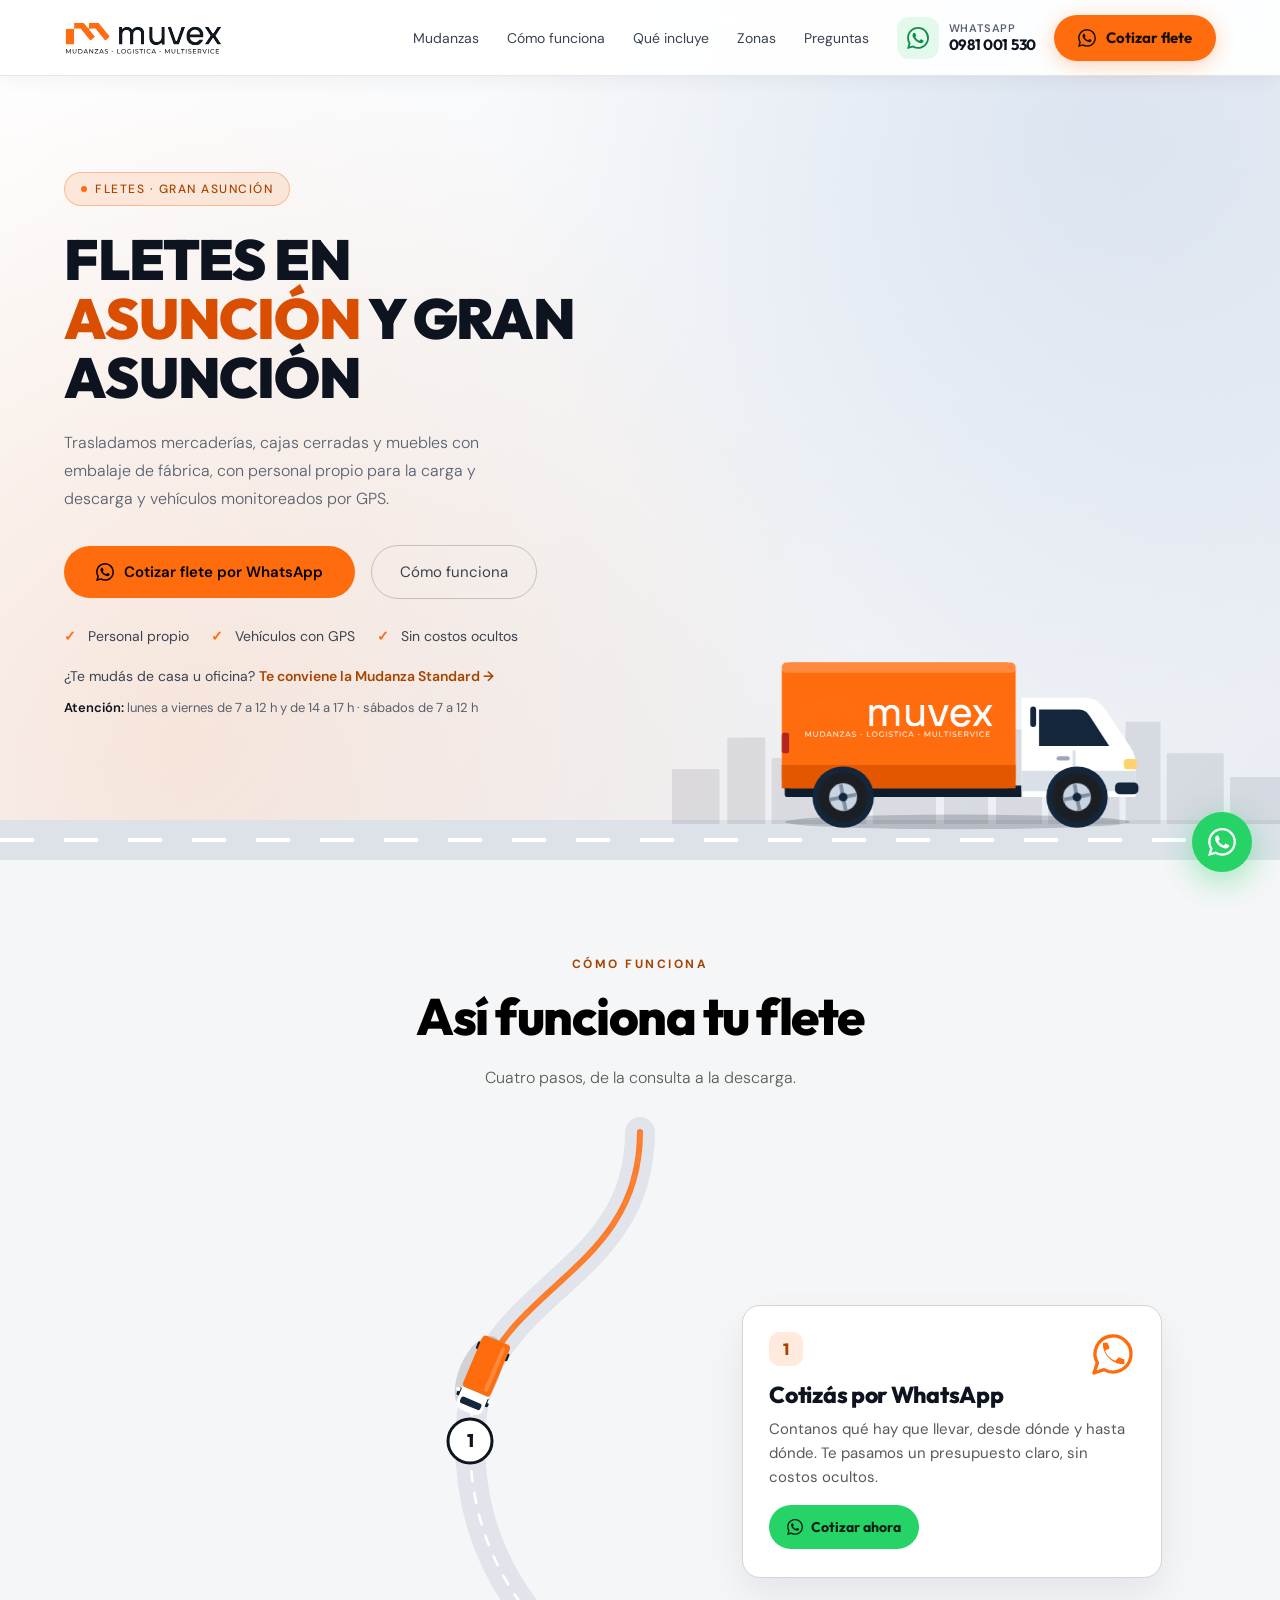
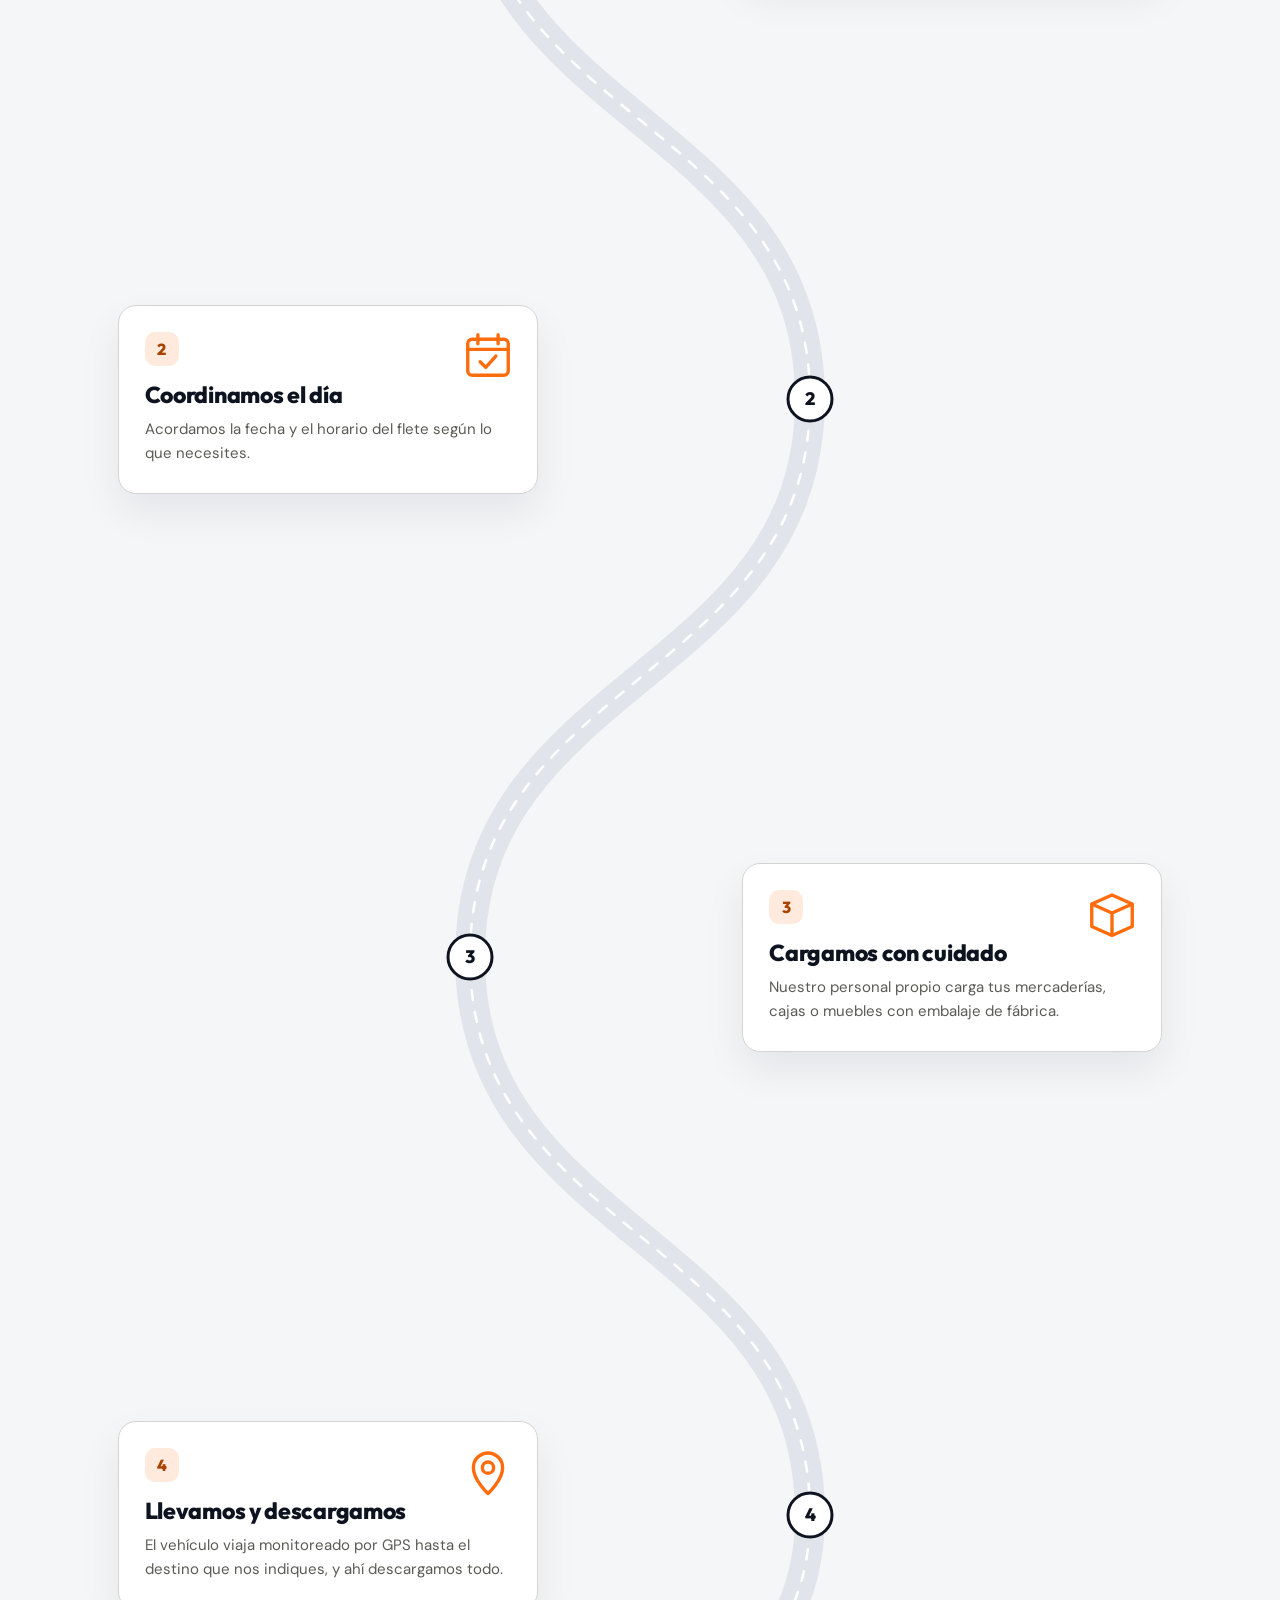
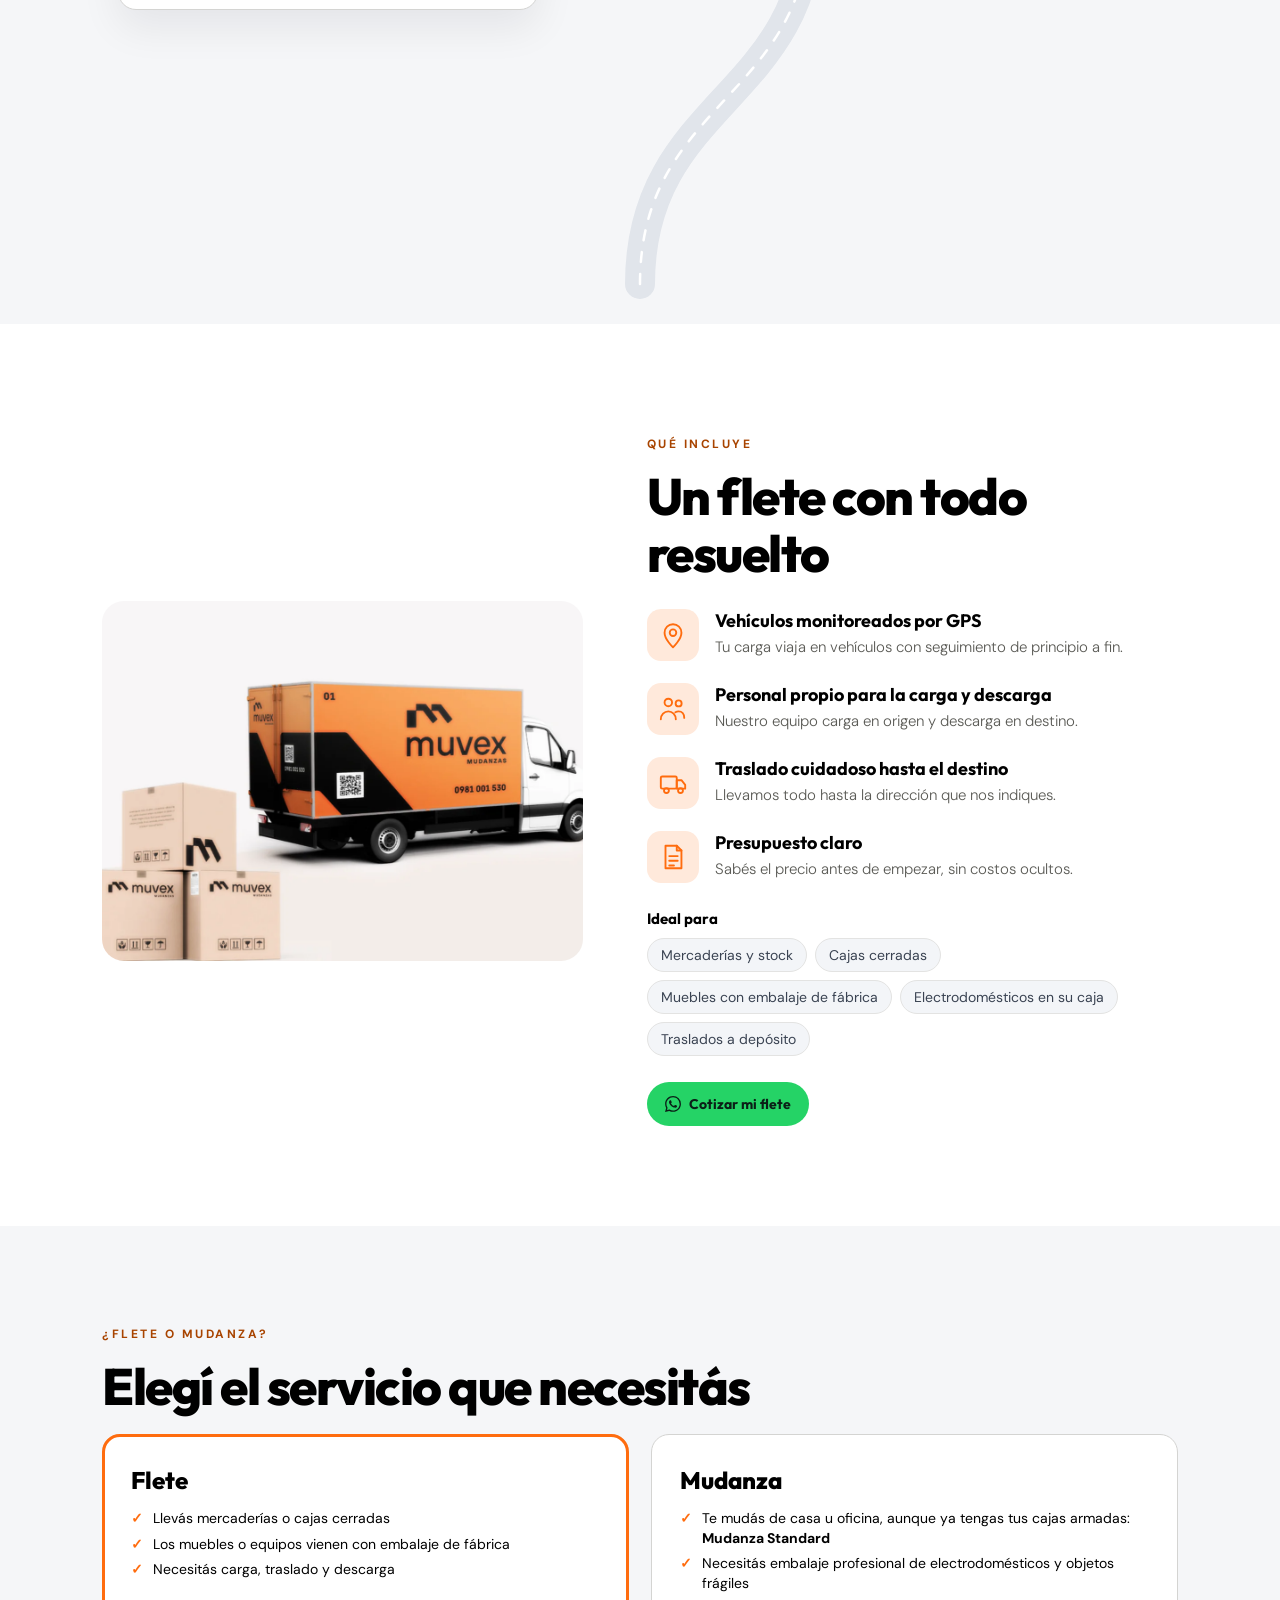
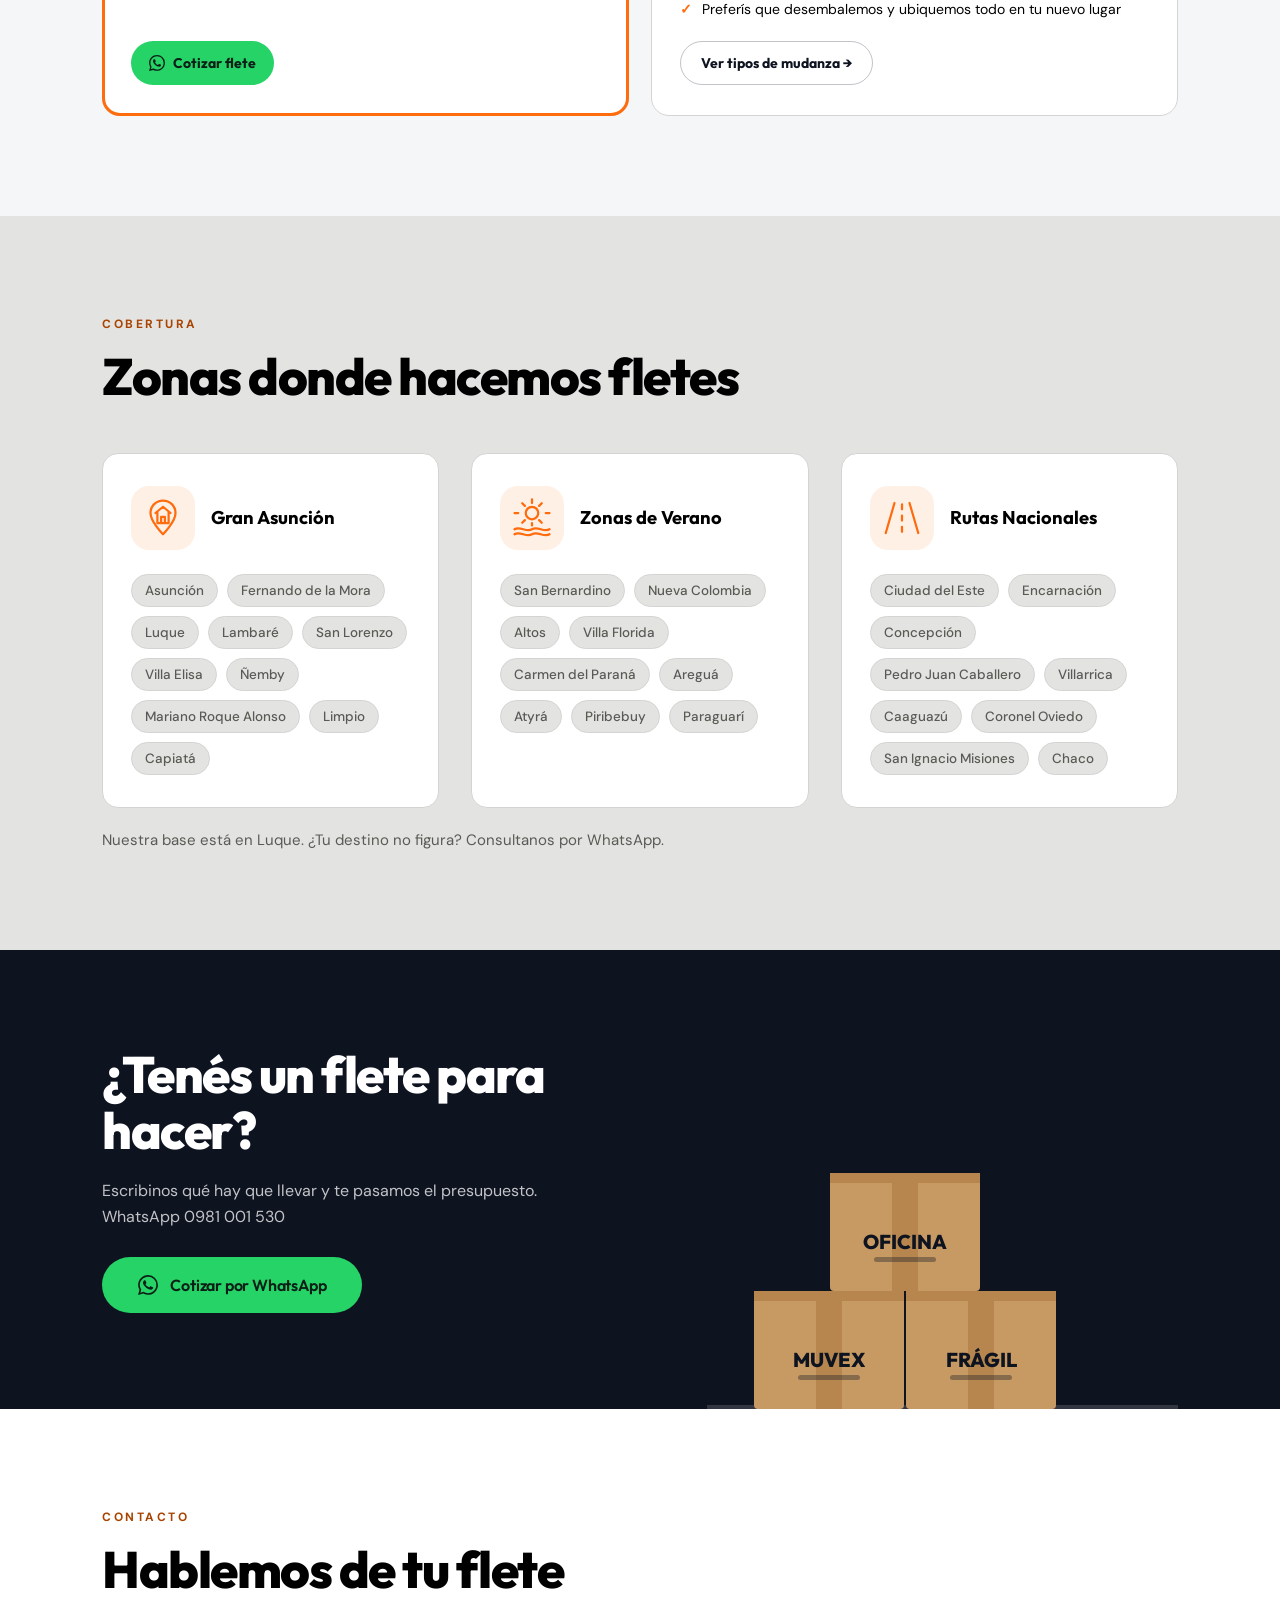
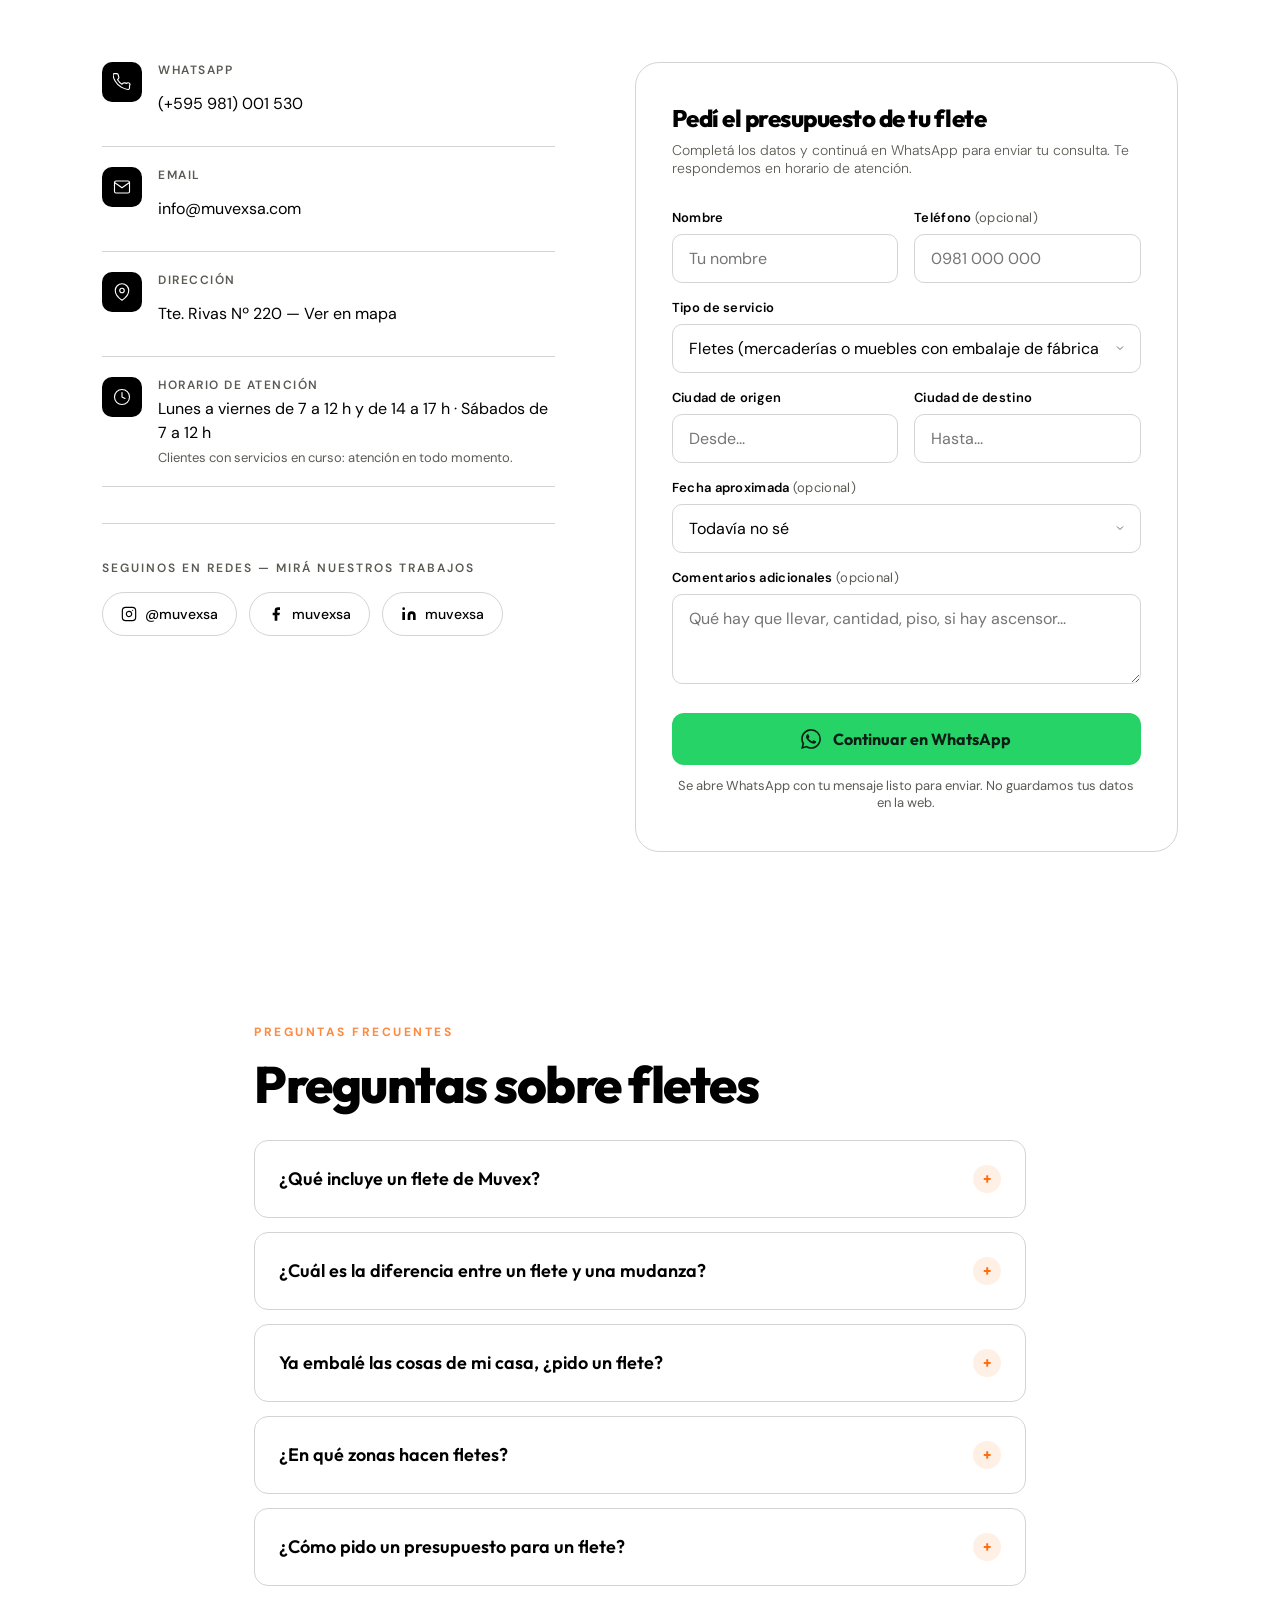
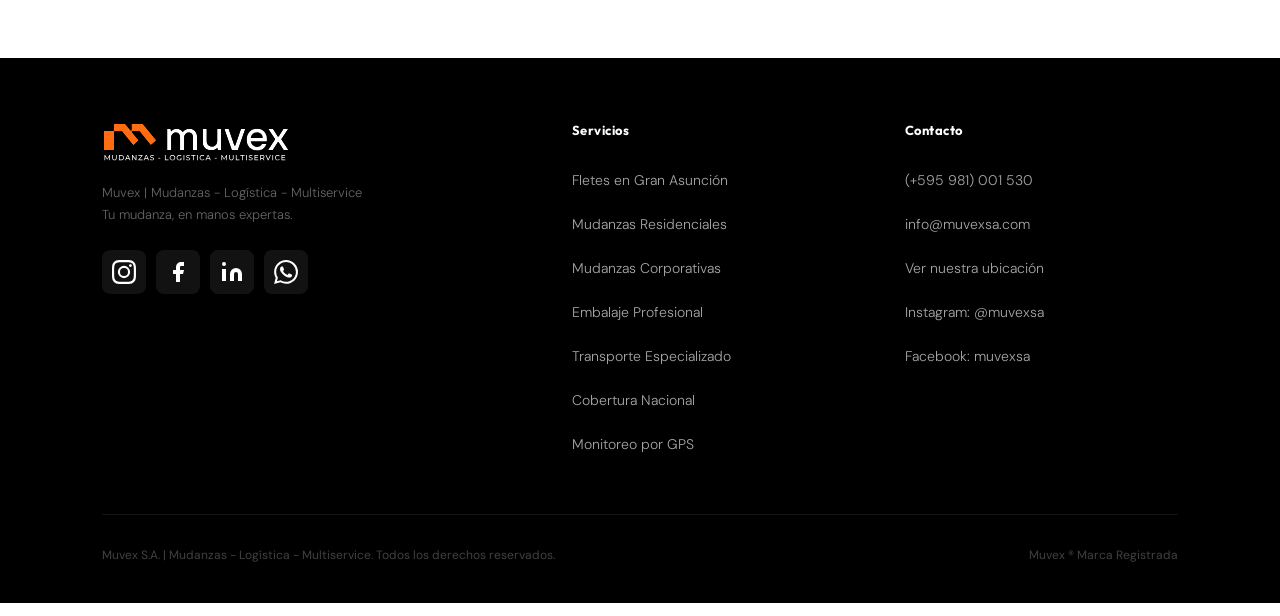
==== commit 3f1e3e0f: "Medición GA4: scroll, secciones vistas y clics internos; solo WhatsApp sin llamadas" ====
--- a/fletes/index.html
+++ b/fletes/index.html
@@ -188,12 +188,12 @@
     <li><a href="#faq">Preguntas</a></li>
     <li>
       <div style="display:flex;align-items:center;gap:18px;flex-shrink:0;">
-        <a href="tel:+595981001530" class="nav-phone" data-origen="nav-llamar" style="display:flex;align-items:center;gap:10px;text-decoration:none;color:#0E1320;">
+        <a href="https://wa.me/595981001530" class="nav-phone" target="_blank" rel="noopener" data-origen="nav-whatsapp" style="display:flex;align-items:center;gap:10px;text-decoration:none;color:#0E1320;">
           <div style="width:42px;height:42px;background:rgba(37,211,102,0.12);border-radius:12px;display:flex;align-items:center;justify-content:center;flex-shrink:0;">
-            <svg style="width:22px;height:22px;" viewBox="0 0 24 24" fill="#128C4B"><path d="M6.62 10.79a15.05 15.05 0 006.59 6.59l2.2-2.2a1 1 0 011.01-.24 11.47 11.47 0 003.58.57 1 1 0 011 1V21a1 1 0 01-1 1A17 17 0 013 5a1 1 0 011-1h3.5a1 1 0 011 1 11.47 11.47 0 00.57 3.58 1 1 0 01-.25 1.01l-2.2 2.2z"/></svg>
+            <svg style="width:22px;height:22px;" viewBox="0 0 24 24"><path fill="#128C4B" d="M17.472 14.382c-.297-.149-1.758-.867-2.03-.967-.273-.099-.471-.148-.67.15-.197.297-.767.966-.94 1.164-.173.199-.347.223-.644.075-.297-.15-1.255-.463-2.39-1.475-.883-.788-1.48-1.761-1.653-2.059-.173-.297-.018-.458.13-.606.134-.133.298-.347.446-.52.149-.174.198-.298.298-.497.099-.198.05-.371-.025-.52-.075-.149-.669-1.612-.916-2.207-.242-.579-.487-.5-.669-.51-.173-.008-.371-.01-.57-.01-.198 0-.52.074-.792.372-.272.297-1.04 1.016-1.04 2.479 0 1.462 1.065 2.875 1.213 3.074.149.198 2.096 3.2 5.077 4.487.709.306 1.262.489 1.694.625.712.227 1.36.195 1.871.118.571-.085 1.758-.719 2.006-1.413.248-.694.248-1.289.173-1.413-.074-.124-.272-.198-.57-.347m-5.421 7.403h-.004a9.87 9.87 0 01-5.031-1.378l-.361-.214-3.741.982.998-3.648-.235-.374a9.86 9.86 0 01-1.51-5.26c.001-5.45 4.436-9.884 9.888-9.884 2.64 0 5.122 1.03 6.988 2.898a9.825 9.825 0 012.893 6.994c-.003 5.45-4.437 9.884-9.885 9.884m8.413-18.297A11.815 11.815 0 0012.05 0C5.495 0 .16 5.335.157 11.892c0 2.096.547 4.142 1.588 5.945L.057 24l6.305-1.654a11.882 11.882 0 005.683 1.448h.005c6.554 0 11.89-5.335 11.893-11.893a11.821 11.821 0 00-3.48-8.413z"/></svg>
           </div>
           <div>
-            <div style="font-size:11px;font-weight:600;color:#5A6473;letter-spacing:0.8px;line-height:1;margin-bottom:3px;">LLAMANOS</div>
+            <div style="font-size:11px;font-weight:600;color:#5A6473;letter-spacing:0.8px;line-height:1;margin-bottom:3px;">WHATSAPP</div>
             <div style="font-family:var(--font-display);font-size:15px;font-weight:700;color:#0E1320;letter-spacing:-0.3px;line-height:1;">0981 001 530</div>
           </div>
         </a>
@@ -206,9 +206,6 @@
   </ul>
 
   <div class="nav-mobile-actions">
-    <a href="tel:+595981001530" class="nav-mobile-call" data-origen="nav-movil-llamar" aria-label="Llamar al 0981 001 530">
-      <svg viewBox="0 0 24 24"><path d="M6.62 10.79a15.05 15.05 0 006.59 6.59l2.2-2.2a1 1 0 011.01-.24 11.47 11.47 0 003.58.57 1 1 0 011 1V21a1 1 0 01-1 1A17 17 0 013 5a1 1 0 011-1h3.5a1 1 0 011 1 11.47 11.47 0 00.57 3.58 1 1 0 01-.25 1.01l-2.2 2.2z"/></svg>
-    </a>
     <a href="https://wa.me/595981001530" class="nav-mobile-cta" target="_blank" rel="noopener" data-origen="nav-movil-cotizar" aria-label="Cotizar flete por WhatsApp">
       <svg viewBox="0 0 24 24"><path d="M17.472 14.382c-.297-.149-1.758-.867-2.03-.967-.273-.099-.471-.148-.67.15-.197.297-.767.966-.94 1.164-.173.199-.347.223-.644.075-.297-.15-1.255-.463-2.39-1.475-.883-.788-1.48-1.761-1.653-2.059-.173-.297-.018-.458.13-.606.134-.133.298-.347.446-.52.149-.174.198-.298.298-.497.099-.198.05-.371-.025-.52-.075-.149-.669-1.612-.916-2.207-.242-.579-.487-.5-.669-.51-.173-.008-.371-.01-.57-.01-.198 0-.52.074-.792.372-.272.297-1.04 1.016-1.04 2.479 0 1.462 1.065 2.875 1.213 3.074.149.198 2.096 3.2 5.077 4.487.709.306 1.262.489 1.694.625.712.227 1.36.195 1.871.118.571-.085 1.758-.719 2.006-1.413.248-.694.248-1.289.173-1.413-.074-.124-.272-.198-.57-.347m-5.421 7.403h-.004a9.87 9.87 0 01-5.031-1.378l-.361-.214-3.741.982.998-3.648-.235-.374a9.86 9.86 0 01-1.51-5.26c.001-5.45 4.436-9.884 9.888-9.884 2.64 0 5.122 1.03 6.988 2.898a9.825 9.825 0 012.893 6.994c-.003 5.45-4.437 9.884-9.885 9.884m8.413-18.297A11.815 11.815 0 0012.05 0C5.495 0 .16 5.335.157 11.892c0 2.096.547 4.142 1.588 5.945L.057 24l6.305-1.654a11.882 11.882 0 005.683 1.448h.005c6.554 0 11.89-5.335 11.893-11.893a11.821 11.821 0 00-3.48-8.413z"/></svg>
       <span>Cotizar</span>
@@ -517,7 +514,7 @@
           <svg viewBox="0 0 24 24"><path d="M22 16.92v3a2 2 0 01-2.18 2 19.79 19.79 0 01-8.63-3.07A19.5 19.5 0 013.07 11a19.79 19.79 0 01-3.07-8.67A2 2 0 012 .84h3a2 2 0 012 1.72 12.84 12.84 0 00.7 2.81 2 2 0 01-.45 2.11L6.09 8.91a16 16 0 006 6l1.27-1.27a2 2 0 012.11-.45 12.84 12.84 0 002.81.7A2 2 0 0122 16.92z"/></svg>
         </div>
         <div class="contact-detail">
-          <div class="contact-label">Teléfono / WhatsApp</div>
+          <div class="contact-label">WhatsApp</div>
           <a href="https://wa.me/595981001530" class="contact-value" target="_blank" rel="noopener" data-origen="fletes-contacto">(+595 981) 001 530</a>
         </div>
       </div>
@@ -736,10 +733,6 @@
 </footer>
 
 <div class="mobile-bar" aria-label="Contacto rápido">
-  <a href="tel:+595981001530" class="mobile-bar-call" data-origen="barra-llamar">
-    <svg viewBox="0 0 24 24"><path d="M6.62 10.79a15.05 15.05 0 006.59 6.59l2.2-2.2a1 1 0 011.01-.24 11.47 11.47 0 003.58.57 1 1 0 011 1V21a1 1 0 01-1 1A17 17 0 013 5a1 1 0 011-1h3.5a1 1 0 011 1 11.47 11.47 0 00.57 3.58 1 1 0 01-.25 1.01l-2.2 2.2z"/></svg>
-    Llamar
-  </a>
   <a href="https://wa.me/595981001530" class="mobile-bar-wa" target="_blank" rel="noopener" data-origen="barra-whatsapp">
     <svg viewBox="0 0 24 24"><path d="M17.472 14.382c-.297-.149-1.758-.867-2.03-.967-.273-.099-.471-.148-.67.15-.197.297-.767.966-.94 1.164-.173.199-.347.223-.644.075-.297-.15-1.255-.463-2.39-1.475-.883-.788-1.48-1.761-1.653-2.059-.173-.297-.018-.458.13-.606.134-.133.298-.347.446-.52.149-.174.198-.298.298-.497.099-.198.05-.371-.025-.52-.075-.149-.669-1.612-.916-2.207-.242-.579-.487-.5-.669-.51-.173-.008-.371-.01-.57-.01-.198 0-.52.074-.792.372-.272.297-1.04 1.016-1.04 2.479 0 1.462 1.065 2.875 1.213 3.074.149.198 2.096 3.2 5.077 4.487.709.306 1.262.489 1.694.625.712.227 1.36.195 1.871.118.571-.085 1.758-.719 2.006-1.413.248-.694.248-1.289.173-1.413-.074-.124-.272-.198-.57-.347m-5.421 7.403h-.004a9.87 9.87 0 01-5.031-1.378l-.361-.214-3.741.982.998-3.648-.235-.374a9.86 9.86 0 01-1.51-5.26c.001-5.45 4.436-9.884 9.888-9.884 2.64 0 5.122 1.03 6.988 2.898a9.825 9.825 0 012.893 6.994c-.003 5.45-4.437 9.884-9.885 9.884m8.413-18.297A11.815 11.815 0 0012.05 0C5.495 0 .16 5.335.157 11.892c0 2.096.547 4.142 1.588 5.945L.057 24l6.305-1.654a11.882 11.882 0 005.683 1.448h.005c6.554 0 11.89-5.335 11.893-11.893a11.821 11.821 0 00-3.48-8.413z"/></svg>
     WhatsApp
@@ -850,16 +843,6 @@
   document.querySelectorAll('a[href*="wa.me"]').forEach(function(link) {
     link.addEventListener('click', function() {
       trackWhatsApp(link.getAttribute('data-origen'), link.getAttribute('data-servicio'));
-    });
-  });
-  // Llamadas telefónicas también se registran en GA4
-  document.querySelectorAll('a[href^="tel:"]').forEach(function(link) {
-    link.addEventListener('click', function() {
-      if (typeof gtag !== 'undefined') gtag('event', 'contacto_llamada', {
-        'boton': link.getAttribute('data-origen') || 'otro',
-        'pagina': 'fletes',
-        'origen_trafico': muvexEsGoogleAds() ? 'google_ads' : 'web'
-      });
     });
   });
 
@@ -924,5 +907,6 @@
 </script>
 <script src="/assets/paginas.js?v=20261126b"></script>
 
+<script src="/assets/medicion.js?v=20261127" defer></script>
 </body>
 </html>
